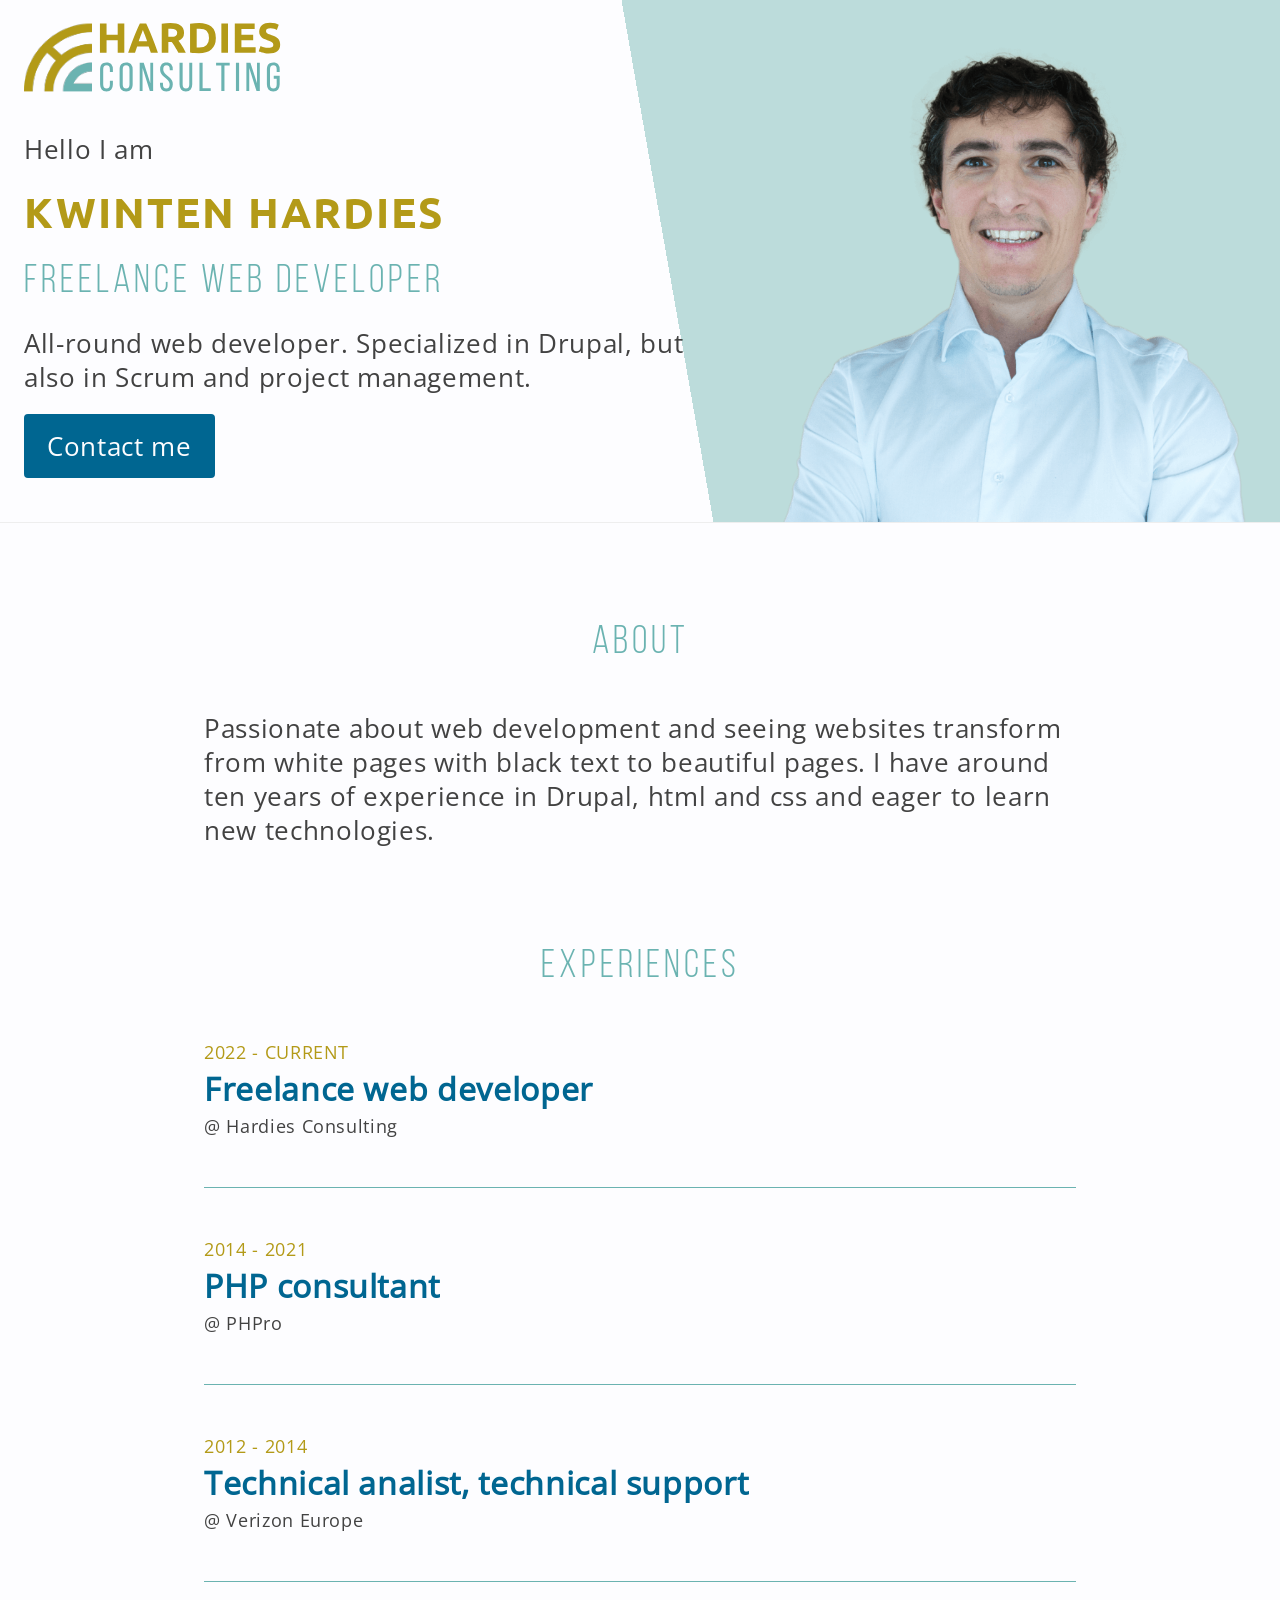
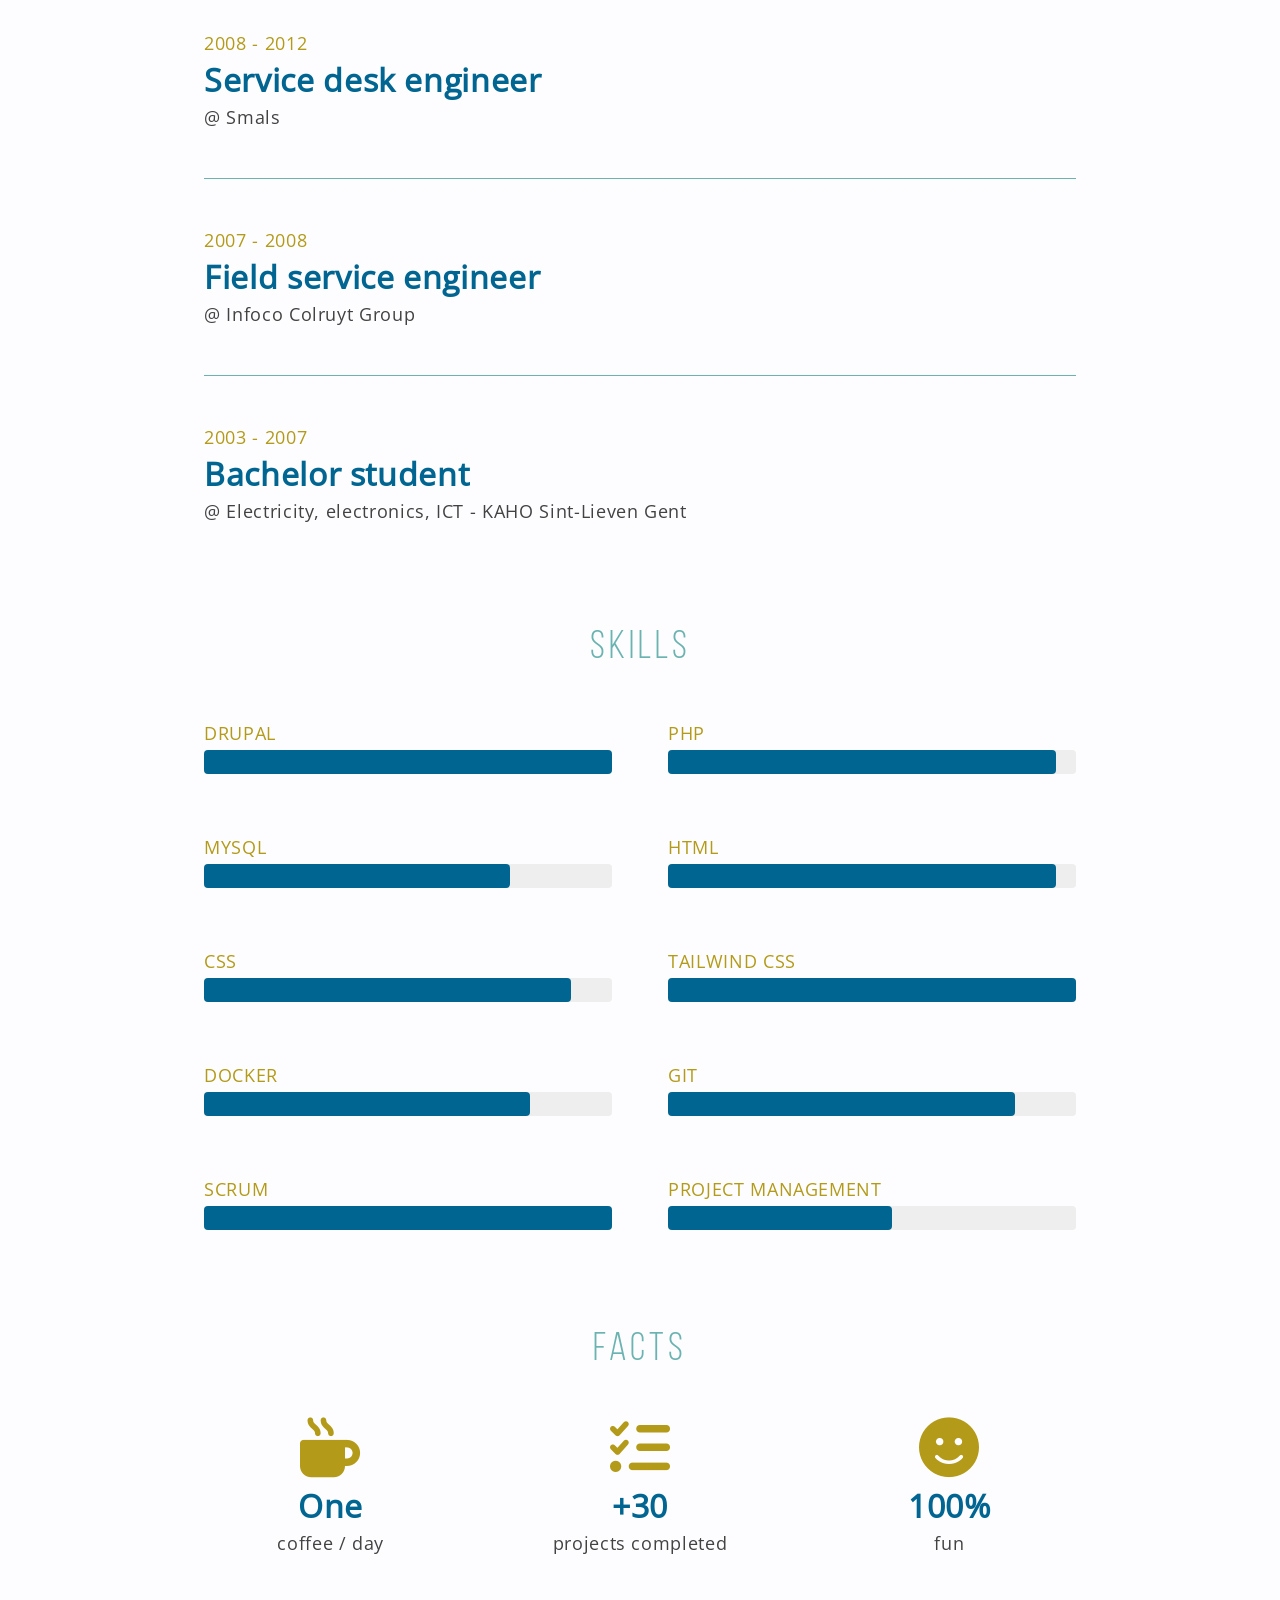
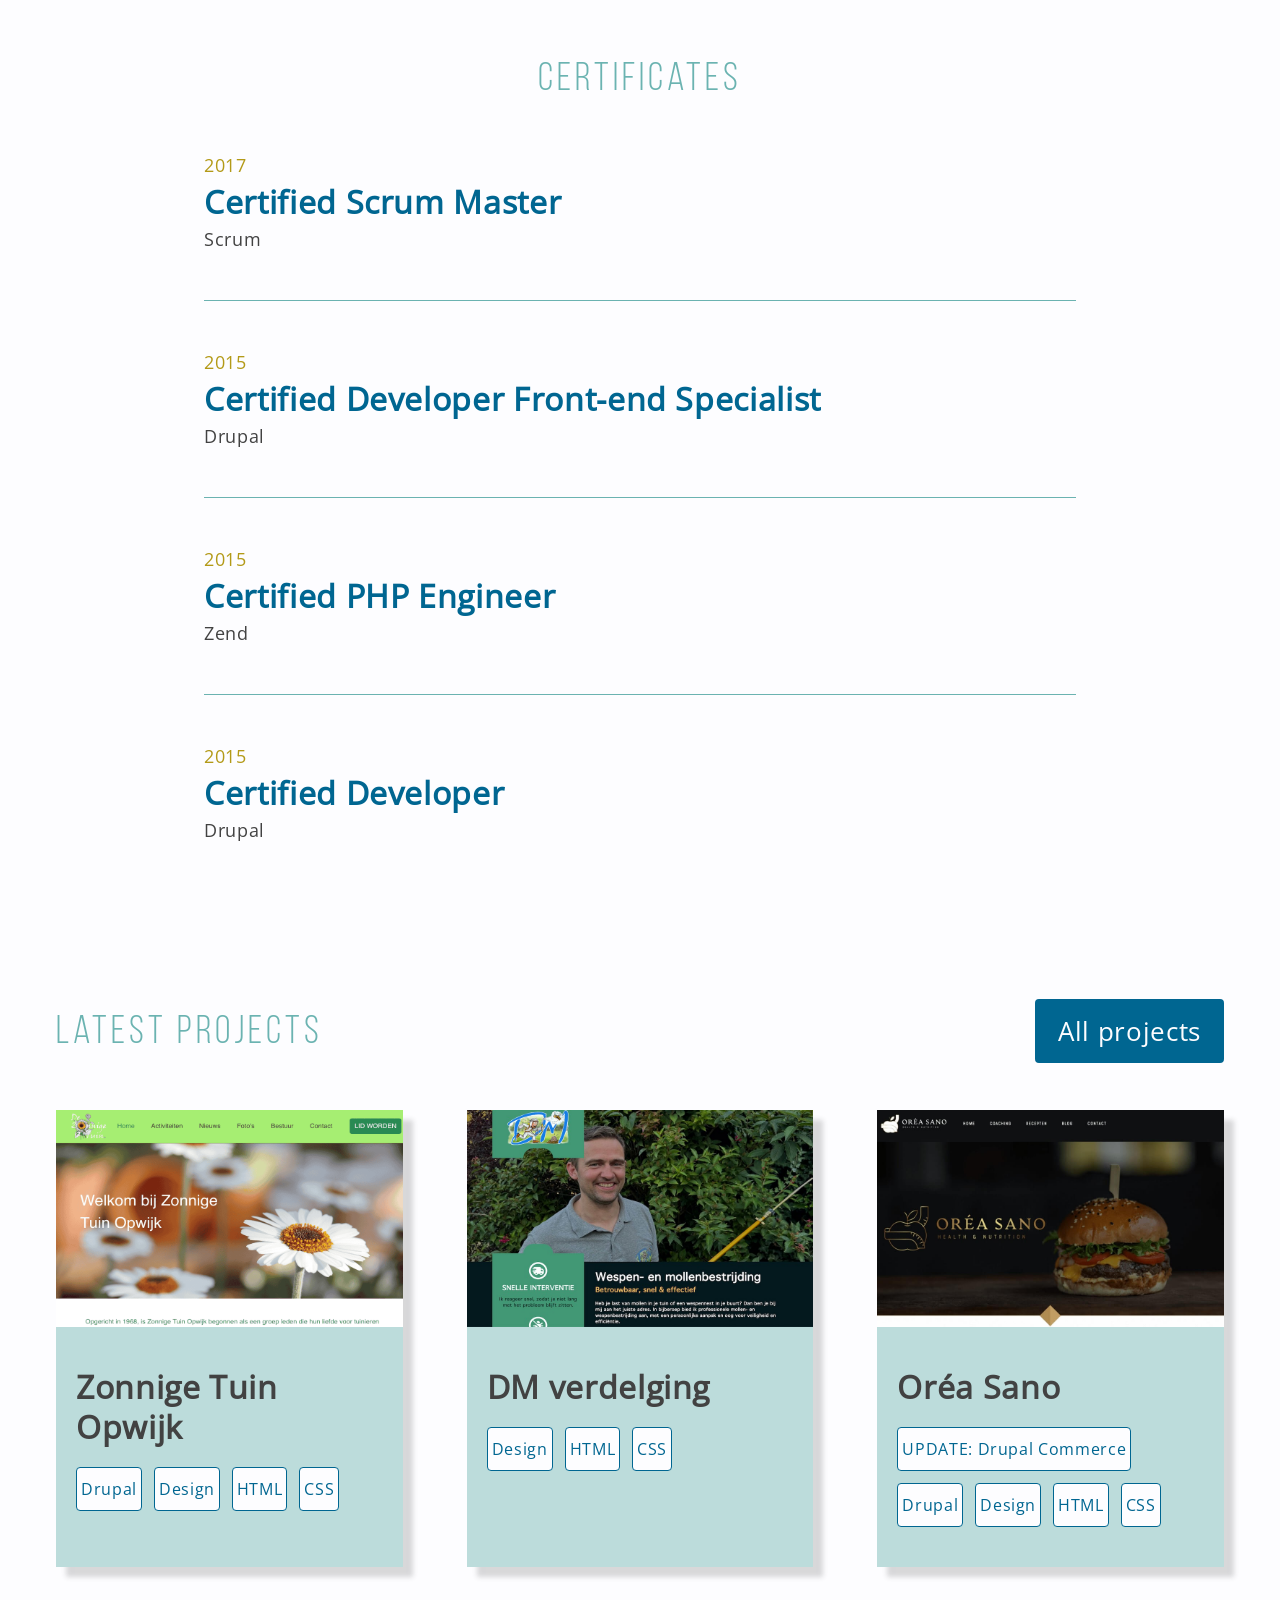
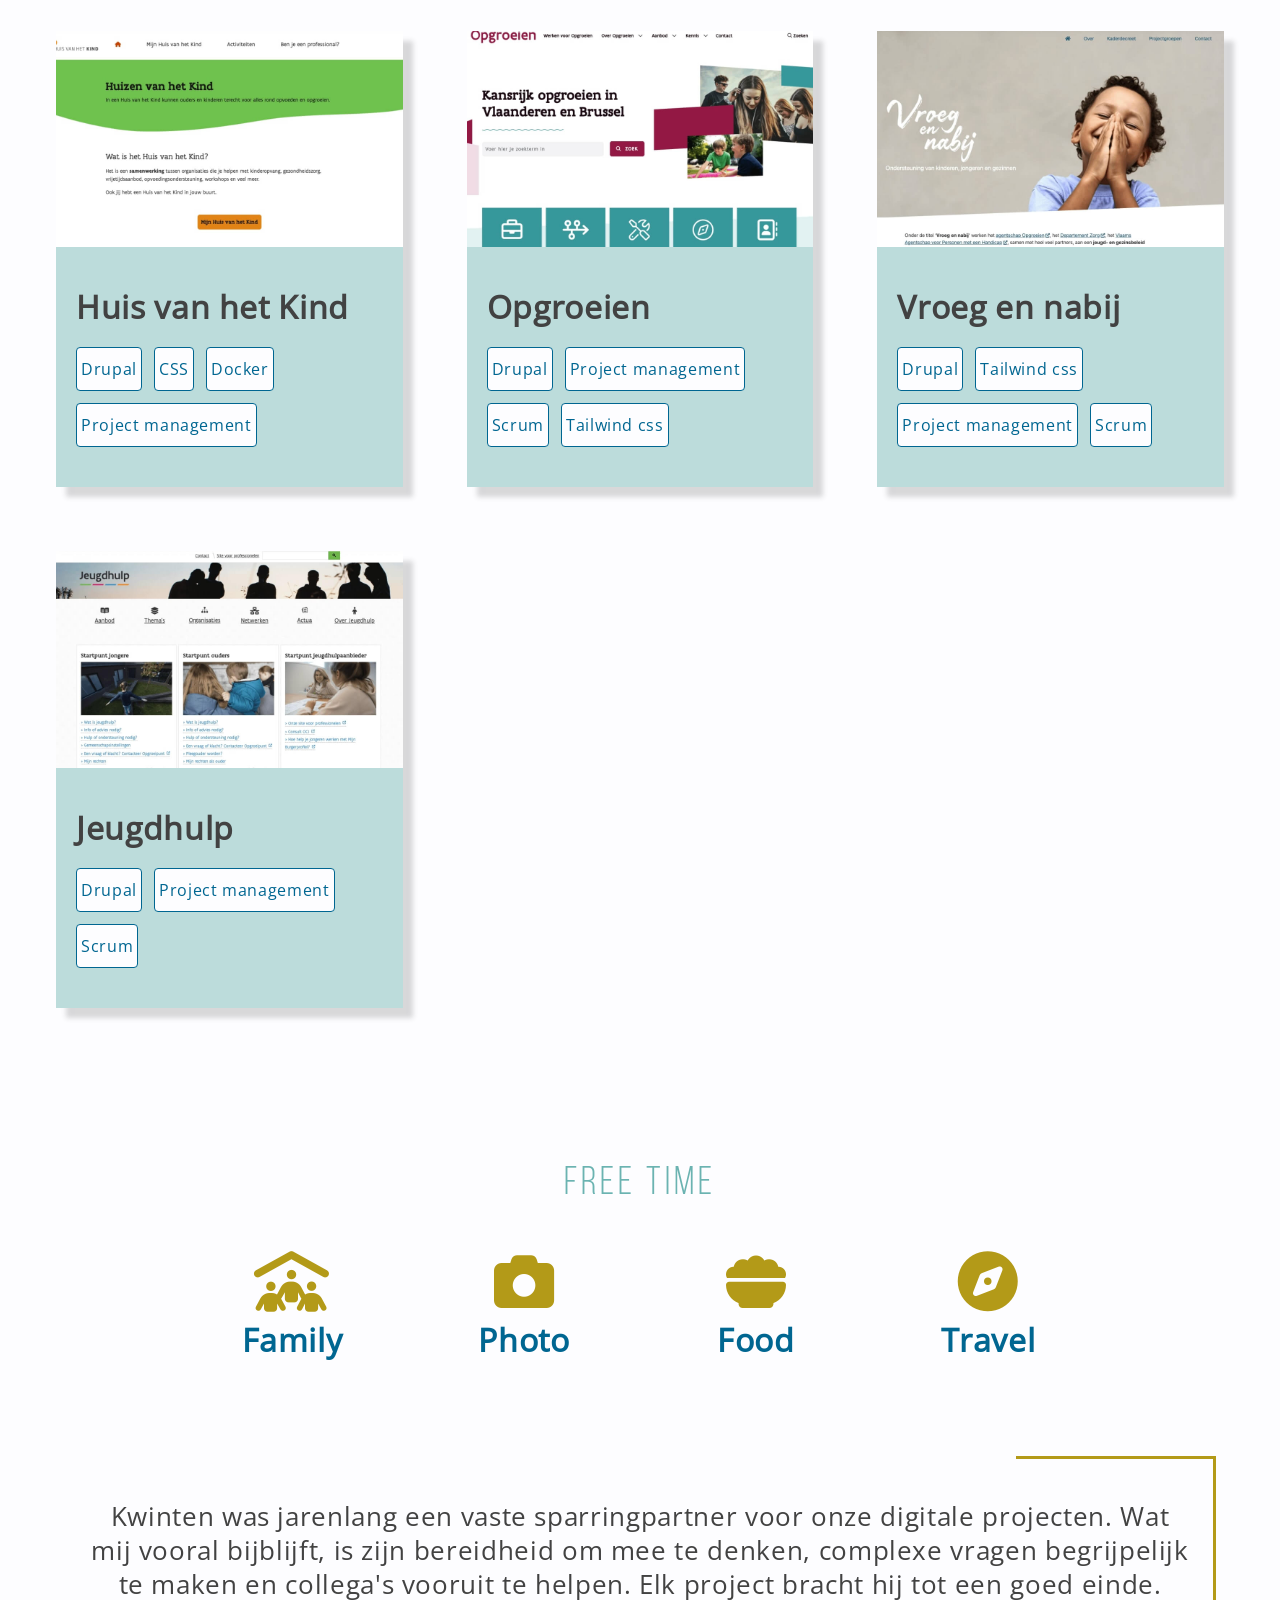
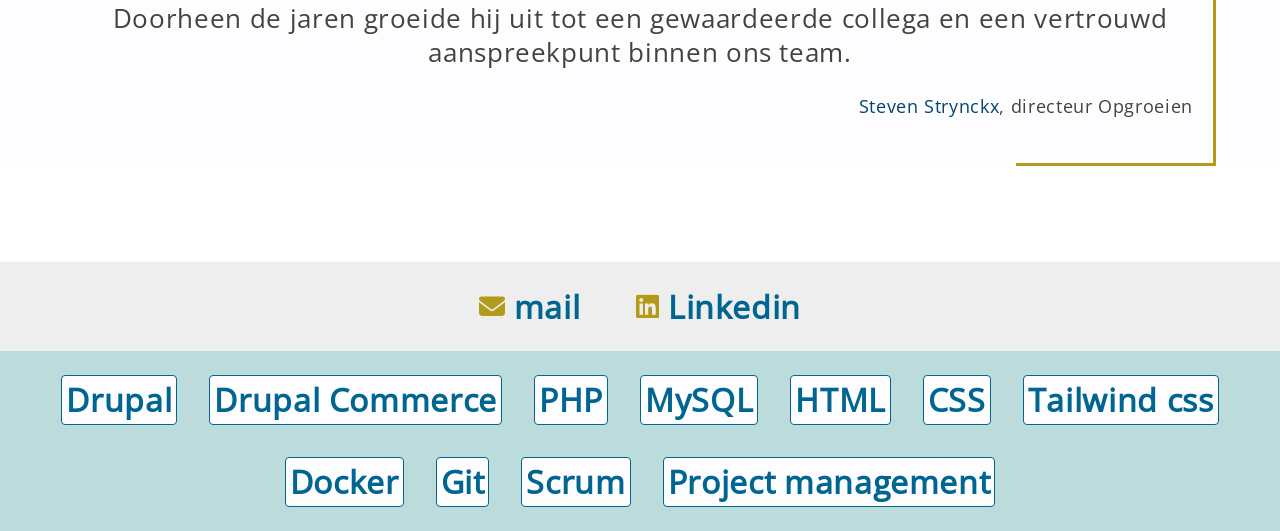
==== index.html @ 31aafc08 "adding testimonial" ====
<!doctype html>
<html lang="en" dir="ltr" prefix="og: https://ogp.me/ns#">
  <head>
    <meta charset="utf-8" />
    <meta name="description" content="All round freelance web developer with more than ten years of experiece. Experienced in Drupal, Scrum, TailwindCss,..." />
    <meta name="abstract" content="All round freelance web developer with more than ten years of experiece. Experienced in Drupal, Scrum, TailwindCss,..." />
    <meta name="keywords" content="Freelance, Hardies Consulting, Kwinten Hardies, Hardies, Kwinten, Web developer, Drupal, Scrum, TailwindCss, HTML, CSS" />
    <meta name="geo.region" content="BE" />
    <meta name="geo.placename" content="Opwijk" />
    <meta name="robots" content="index, follow" />
    <link rel="shortlink" href="https://hardiesconsulting.be/" />
    <link rel="canonical" href="https://hardiesconsulting.be/" />
    <meta property="og:site_name" content="Hardies Consulting" />
    <meta property="og:url" content="https://hardiesconsulting.be/index.html" />
    <meta property="og:title" content="Homepage" />
    <meta property="og:locality" content="Opwijk" />
    <meta property="og:region" content="Vlaams-Brabant" />
    <meta property="og:postal_code" content="1745" />
    <meta property="og:country_name" content="België" />
    <meta property="og:email" content="kwinten@hardiesconsulting.be" />
    <meta property="og:locale" content="nl_BE" />
    <meta name="MobileOptimized" content="width" />
    <meta name="HandheldFriendly" content="true" />
    <meta name="viewport" content="width=device-width, initial-scale=1.0" />
    <link rel="icon" href="images/favicon.ico" type="image/vnd.microsoft.icon" />
    <!-- <link href="css/site.css" rel="stylesheet" /> -->
    <link href="css/site_compressed.css" rel="stylesheet" />
    <link href="https://cdnjs.cloudflare.com/ajax/libs/font-awesome/6.2.1/css/all.min.css" rel="stylesheet" />
    <title>Hardies Consulting</title>
  </head>

  <body>
    <header class="absolute-header">
      <img src="images/logo.svg" alt="HardiesConsultingLogo" />
    </header>
    <main>
      <section class="hero">
        <div class="hero-wrapper">
          <div class="hero-content-left">
            <span> Hello I am </span>
            <h1>Kwinten Hardies</h1>
            <h2>Freelance web developer</h2>
            <p>All-round web developer. Specialized in Drupal, but also in Scrum and project management.</p>
            <a href="mailto:kwinten@hardiesconsulting.be" target="_blank" class="btn">Contact me</a>
          </div>
          <div class="hero-content-right">
            <img loading="lazy" src="images/kwintenhardies.png" title="Portretfoto van Kwinten Hardies" alt="Portretfoto van Kwinten Hardies" />
          </div>
        </div>
      </section>

      <section class="about">
        <h2>About</h2>
        <p>Passionate about web development and seeing websites transform from white pages with black text to beautiful pages. I have around ten years of experience in Drupal, html and css and eager to learn new technologies.</p>
      </section>

      <section class="experiences">
        <h2>Experiences</h2>
        <ul>
          <li>
            <div class="when">2022 - current</div>
            <h3>Freelance web developer</h3>
            <div class="where">@ Hardies Consulting</div>
          </li>
          <li>
            <div class="when">2014 - 2021</div>
            <h3>PHP consultant</h3>
            <div class="where">@ PHPro</div>
          </li>
          <li>
            <div class="when">2012 - 2014</div>
            <h3>Technical analist, technical support</h3>
            <div class="where">@ Verizon Europe</div>
          </li>
          <li>
            <div class="when">2008 - 2012</div>
            <h3>Service desk engineer</h3>
            <div class="where">@ Smals</div>
          </li>
          <li>
            <div class="when">2007 - 2008</div>
            <h3>Field service engineer</h3>
            <div class="where">@ Infoco Colruyt Group</div>
          </li>
          <li>
            <div class="when">2003 - 2007</div>
            <h3>Bachelor student</h3>
            <div class="where">@ Electricity, electronics, ICT - KAHO Sint-Lieven Gent</div>
          </li>
        </ul>
      </section>

      <section class="skills">
        <h2>Skills</h2>
        <ul class="grid">
          <li>
            <div class="when">Drupal</div>
            <div class="meter">
              <div class="meter-value" style="width: 100%"></div>
            </div>
          </li>
          <li>
            <div class="when">PHP</div>
            <div class="meter">
              <div class="meter-value" style="width: 95%"></div>
            </div>
          </li>
          <li>
            <div class="when">MySQL</div>
            <div class="meter">
              <div class="meter-value" style="width: 75%"></div>
            </div>
          </li>
          <li>
            <div class="when">HTML</div>
            <div class="meter">
              <div class="meter-value" style="width: 95%"></div>
            </div>
          </li>
          <li>
            <div class="when">CSS</div>
            <div class="meter">
              <div class="meter-value" style="width: 90%"></div>
            </div>
          </li>
          <li>
            <div class="when">Tailwind css</div>
            <div class="meter">
              <div class="meter-value" style="width: 100%"></div>
            </div>
          </li>
          <li>
            <div class="when">Docker</div>
            <div class="meter">
              <div class="meter-value" style="width: 80%"></div>
            </div>
          </li>
          <li>
            <div class="when">Git</div>
            <div class="meter">
              <div class="meter-value" style="width: 85%"></div>
            </div>
          </li>
          <li>
            <div class="when">Scrum</div>
            <div class="meter">
              <div class="meter-value" style="width: 100%"></div>
            </div>
          </li>
          <li>
            <div class="when">Project management</div>
            <div class="meter">
              <div class="meter-value" style="width: 55%"></div>
            </div>
          </li>
        </ul>
      </section>

      <section class="facts">
        <h2>Facts</h2>
        <ul class="grid start-with-two">
          <li>
            <i class="fa-solid fa-mug-hot"></i>
            <h3>One</h3>
            <div class="where">coffee / day</div>
          </li>
          <li>
            <i class="fa-solid fa-list-check"></i>
            <h3>+30</h3>
            <div class="where">projects completed</div>
          </li>
          <li>
            <i class="fa-solid fa-face-smile"></i>
            <h3>100%</h3>
            <div class="where">fun</div>
          </li>
        </ul>
      </section>

      <section class="certificates">
        <h2>Certificates</h2>
        <ul>
          <li>
            <div class="when">2017</div>
            <h3>Certified Scrum Master</h3>
            <div class="where">Scrum</div>
          </li>
          <li>
            <div class="when">2015</div>
            <h3>Certified Developer Front-end Specialist</h3>
            <div class="where">Drupal</div>
          </li>
          <li>
            <div class="when">2015</div>
            <h3>Certified PHP Engineer</h3>
            <div class="where">Zend</div>
          </li>
          <li>
            <div class="when">2015</div>
            <h3>Certified Developer</h3>
            <div class="where">Drupal</div>
          </li>
        </ul>
      </section>

      <section class="latest-projects">
        <div class="latest-projects-wrapper">
          <div class="title-link-wrapper">
            <h2>Latest projects</h2>
            <a href="projects" class="btn btn-for-more from-tablet">All projects</a>
          </div>
          <ul class="grid">
            <li class="card">
              <a href="https://www.zonnigetuinopwijk.be" target="_blank">
                <div class="img-wrapper">
                  <img loading="lazy" src="images/Zonnigetuinopwijk.png" alt="Een screenshot van de Zonnige Tuin Opwijk website." />
                </div>
                <div class="info">
                  <h3>Zonnige Tuin Opwijk</h3>
                  <ul class="technologies">
                    <li>Drupal</li>
                    <li>Design</li>
                    <li>HTML</li>
                    <li>CSS</li>
                  </ul>
                </div>
              </a>
            </li>
            <li class="card">
              <a href="https://www.dmverdelging.be" target="_blank">
                <div class="img-wrapper">
                  <img loading="lazy" src="images/dmverdelging.png" alt="Een screenshot van de Dm verdelging website." />
                </div>
                <div class="info">
                  <h3>DM verdelging</h3>
                  <ul class="technologies">
                    <li>Design</li>
                    <li>HTML</li>
                    <li>CSS</li>
                  </ul>
                </div>
              </a>
            </li>
            <li class="card">
              <a href="https://www.orea-sano.be" target="_blank">
                <div class="img-wrapper">
                  <img loading="lazy" src="images/oreasano.jpg" alt="Een screenshot van de Oréa Sano website." />
                </div>
                <div class="info">
                  <h3>Oréa Sano</h3>
                  <ul class="technologies">
                    <li>UPDATE: Drupal Commerce</li>
                    <li>Drupal</li>
                    <li>Design</li>
                    <li>HTML</li>
                    <li>CSS</li>
                  </ul>
                </div>
              </a>
            </li>
            <li class="card">
              <a href="https://www.huizenvanhetkind.be" target="_blank">
                <div class="img-wrapper">
                  <img loading="lazy" src="images/huizenvanhetkind.jpg" alt="Een screenshot van de mijn Huis van het Kind website." />
                </div>
                <div class="info">
                  <h3>Huis van het Kind</h3>
                  <ul class="technologies">
                    <li>Drupal</li>
                    <li>CSS</li>
                    <li>Docker</li>
                    <li>Project management</li>
                  </ul>
                </div>
              </a>
            </li>
            <li class="card">
              <a href="https://www.opgroeien.be" target="_blank">
                <div class="img-wrapper">
                  <img loading="lazy" src="images/opgroeien.jpg" alt="Een screenshot van de opgroeien website." />
                </div>
                <div class="info">
                  <h3>Opgroeien</h3>
                  <ul class="technologies">
                    <li>Drupal</li>
                    <li>Project management</li>
                    <li>Scrum</li>
                    <li>Tailwind css</li>
                  </ul>
                </div>
              </a>
            </li>
            <li class="card">
              <a href="https://www.vroegennabij.be" target="_blank">
                <div class="img-wrapper">
                  <img loading="lazy" src="images/vroegennabij.jpg" alt="Een screenshot van de vroeg en nabij website." />
                </div>
                <div class="info">
                  <h3>Vroeg en nabij</h3>
                  <ul class="technologies">
                    <li>Drupal</li>
                    <li>Tailwind css</li>
                    <li>Project management</li>
                    <li>Scrum</li>
                  </ul>
                </div>
              </a>
            </li>
            <li class="card">
              <a href="https://www.jeugdhulp.be" target="_blank">
                <div class="img-wrapper">
                  <img loading="lazy" src="images/jeugdhulp.jpg" alt="Een screenshot van de jeugdhulp website" />
                </div>
                <div class="info">
                  <h3>Jeugdhulp</h3>
                  <ul class="technologies">
                    <li>Drupal</li>
                    <li>Project management</li>
                    <li>Scrum</li>
                  </ul>
                </div>
              </a>
            </li>
          </ul>
        </div>
        <a href="projects" class="btn btn-for-more mobile-only">All projects</a>
      </section>

      <section class="hobbies">
        <h2>Free time</h2>
        <ul class="grid start-with-two jump-to-four">
          <li>
            <i class="fa-solid fa-people-roof"></i>
            <h3>Family</h3>
          </li>
          <li>
            <i class="fa-solid fa-camera"></i>
            <h3>Photo</h3>
          </li>
          <li>
            <i class="fa-solid fa-bowl-food"></i>
            <h3>Food</h3>
          </li>
          <li>
            <i class="fa-solid fa-compass"></i>
            <h3>Travel</h3>
          </li>
        </ul>
      </section>
      <section class="testiomonials">
        <div class="quote-box">
          <div class="quote">Kwinten was jarenlang een vaste sparringpartner voor onze digitale projecten. Wat mij vooral bijblijft, is zijn bereidheid om mee te denken, complexe vragen begrijpelijk te maken en collega's vooruit te helpen. Elk project bracht hij tot een goed einde. Doorheen de jaren groeide hij uit tot een gewaardeerde collega en een vertrouwd aanspreekpunt binnen ons team.</div>
          <div class="author"><span class="author-name">Steven Strynckx</span>, directeur Opgroeien</div>
        </div>
      </section>
    </main>
    <footer>
      <div class="contact">
        <ul>
          <li>
            <a href="mailto:kwinten@hardiesconsulting.be" target="_blank">
              <i class="fa-solid fa-envelope"></i>
              <h3>mail</h3>
            </a>
          </li>
          <li>
            <a href="https://www.linkedin.com/company/hardies-consulting" target="_blank">
              <i class="fa-brands fa-linkedin"></i>
              <h3>Linkedin</h3>
            </a>
          </li>
        </ul>
      </div>
      <div class="footer-skills">
        <ul class="technologies">
          <li>
            <h3>Drupal</h3>
          </li>
          <li>
            <h3>Drupal Commerce</h3>
          </li>
          <li>
            <h3>PHP</h3>
          </li>
          <li>
            <h3>MySQL</h3>
          </li>
          <li>
            <h3>HTML</h3>
          </li>
          <li>
            <h3>CSS</h3>
          </li>
          <li>
            <h3>Tailwind css</h3>
          </li>
          <li>
            <h3>Docker</h3>
          </li>
          <li>
            <h3>Git</h3>
          </li>
          <li>
            <h3>Scrum</h3>
          </li>
          <li>
            <h3>Project management</h3>
          </li>
        </ul>
      </div>
    </footer>
  </body>
</html>
---- css/site.css ----
:root {
  --color-black: rgba(66, 66, 66, 1);
  --color-text: rgba(0, 102, 145, 1);
  --color-text-darker: rgba(0, 68, 110, 1);
  --color-gold: rgba(179, 154, 24, 1);
  --color-blue: rgba(107, 179, 177, 1);
  --color-light-blue: rgba(188, 220, 219, 1);
  --color-light-grey: rgba(238, 238, 238, 1);
  --color-warm-white: rgba(253, 253, 255, 1);
  --rem-text-gap: 1.25rem;
  --rem-text-gap-tablet: 2.25rem;
  --rem-text-gap-desktop: 2.75rem;
  --rem-section-gap: 2.5rem;
  --rem-section-gap-tablet: 3.5rem;
  --rem-section-gap-desktop: 6rem;
  --rem-padding-left-right: 1.5rem;
  --rem-grid-gap: 2.5rem;
  --rem-grid-tablet: 3.5rem;
  --rem-grid-desktop: 4rem;
}

@font-face {
  font-family: "open-sans";
  src: url(../fonts/open-sans-v35-latin-regular.woff2);
  font-weight: normal;
}

@font-face {
  font-family: "ubuntu";
  src: url(../fonts/ubuntu-v20-latin-700.woff2);
  font-weight: 700;
}

@font-face {
  font-family: "bebas";
  src: url(../fonts/bebas-neue-v14-latin-light.woff2);
  font-weight: 700;
}

* {
  box-sizing: border-box;
}

body {
  background: none repeat scroll 0 0 transparent;
  border: medium none;
  border-spacing: 0;
  color: var(--color-black);
  font-family: "open-sans";
  font-size: 1.25rem;
  line-height: 1.75rem;
  letter-spacing: 0.025em;
  list-style: none outside none;
  margin: 0;
  padding: 0;
  scroll-behavior: smooth;
}

h1 {
  font-size: 2.25rem;
  line-height: 2.75rem;
  font-family: "ubuntu";
  font-weight: 700;
  color: var(--color-gold);
  letter-spacing: 2px;
  text-transform: uppercase;
  margin: 0;
  max-width: 920px;
}

h2 {
  font-size: 2rem;
  line-height: 2.5rem;
  font-family: "bebas";
  color: var(--color-blue);
  letter-spacing: 4px;
  margin: 0;
  font-weight: 700;
  text-align: center;
  max-width: 920px;
}

h3 {
  font-size: 1.75rem;
  line-height: 2rem;
  margin: 0;
  max-width: 920px;
  color: var(--color-text);
}

p {
  margin: 0;
}

a {
  text-decoration-skip-ink: auto;
  text-decoration: none;
}

img {
  max-width: 100%;
  height: auto;
  display: block;
}

ul {
  list-style: none;
  margin: 0;
  padding: 0;
}

header {
  border-bottom: 1px solid var(--color-light-grey);
  margin-bottom: var(--rem-section-gap);
}

header img {
  height: 115px;
  margin-left: 8px;
}

main {
  display: flex;
  flex-direction: column;
  gap: var(--rem-section-gap);
  background-color: var(--color-warm-white);
}

section {
  padding-left: var(--rem-padding-left-right);
  padding-right: var(--rem-padding-left-right);
  display: flex;
  flex-direction: column;
  gap: var(--rem-text-gap);
  max-width: 920px;
  width: 100%;
  margin-left: auto;
  margin-right: auto;
}

section ul {
  display: flex;
  flex-direction: column;
  gap: var(--rem-text-gap);
}

section ul.grid {
  display: grid;
  gap: var(--rem-grid-gap);
  grid-template-columns: repeat(1, minmax(0, 1fr));
  text-align: center;
}
section ul.grid.start-with-two {
  grid-template-columns: repeat(2, minmax(0, 1fr));
}

footer {
  margin-top: var(--rem-section-gap);
  background-color: var(--color-warm-white);
  border-top: 1px solid var(--color-light-grey);
}

footer ul {
  display: flex;
  justify-content: center;
  gap: var(--rem-text-gap);
  flex-wrap: wrap;
  align-items: center;
}

footer .contact ul {
  gap: var(--rem-section-gap);
}

footer .contact ul li i {
  color: var(--color-gold);
}

footer ul li {
  display: inline-block;
}

footer ul li a {
  display: flex;
  align-items: center;
  color: var(--color-text-darker);
  gap: 0.5rem;
}
footer ul li a:hover h3 {
  color: var(--color-text);
  text-decoration: underline;
}

footer .contact {
  background-color: var(--color-light-grey);
  padding: var(--rem-padding-left-right);
}

footer .footer-skills {
  padding: var(--rem-padding-left-right);
  background-color: var(--color-light-blue);
}

.hero-content-left {
  display: flex;
  flex-direction: column;
  gap: var(--rem-text-gap);
}

.hero-content-left h2 {
  text-align: left;
}

.hero-content-right img {
  max-height: 500px;
  margin-left: auto;
  margin-right: auto;
}

.btn {
  width: 100%;
  border-width: 1px;
  border: solid;
  padding-top: 0.75rem;
  padding-bottom: 0.75rem;
  padding-left: 1.25rem;
  padding-right: 1.25rem;
  border-radius: 0.25rem;
  display: block;
  text-align: center;
  background-color: rgb(0 102 145 / 1);
  border-color: rgb(0 102 145 / 1);
  color: rgb(253 253 255 / 1);
}

.btn:hover {
  background-color: rgb(0 68 110 / 1);
  border-color: rgb(0 68 110 / 1);
}

.btn-for-more.mobile-only {
  margin-top: 1rem;
}

.btn-for-more.from-tablet {
  display: none;
}

.when {
  color: var(--color-gold);
  text-transform: uppercase;
  font-size: 18px;
  text-align: left;
}

.where {
  font-size: 18px;
}

.projects-when {
  font-size: 14px;
  margin-left: 1rem;
  color: var(--color-black);
}

.meter,
.meter-value {
  height: 1.5rem;
  border-radius: 0.25rem;
  background-color: var(--color-light-grey);
}

.meter-value {
  background-color: var(--color-text);
}

.experience-skills {
  font-size: 18px;
  gap: 0;
  padding-left: 2rem;
}

.experience-skills li {
  display: flex;
  flex-direction: row;
  align-items: center;
  gap: 1rem;
  margin-bottom: 0.3rem;
}

.experience-skills li i {
  color: var(--color-blue);
}

.grid i {
  color: var(--color-gold);
  font-size: 60px;
  margin-bottom: 8px;
}

.latest-projects {
  padding-top: var(--rem-section-gap);
  padding-bottom: var(--rem-section-gap);
  max-width: 100%;
}

.latest-projects-wrapper {
  display: flex;
  flex-direction: column;
  gap: var(--rem-text-gap);
  max-width: 1400px;
  margin-left: auto;
  margin-right: auto;
}

.latest-projects-wrapper h2 {
  margin-left: auto;
  margin-right: auto;
}

.card {
  background-color: var(--color-light-blue);
  box-shadow: 10px 10px 5px 0px rgba(66, 66, 66, 0.2);
}

.card .info {
  padding-left: var(--rem-text-gap);
  padding-right: var(--rem-text-gap);
  padding-bottom: var(--rem-section-gap);
  padding-top: var(--rem-section-gap);
  display: flex;
  flex-direction: column;
  gap: var(--rem-text-gap);
}

.card .info h3 {
  text-align: left;
  color: var(--color-black);
}

.card a:hover .info h3 {
  text-decoration: underline;
}

.technologies {
  flex-direction: row;
  flex-wrap: wrap;
  font-size: 1rem;
  gap: 0.75rem;
}

.technologies li {
  color: var(--color-text);
  border: 1px solid var(--color-text);
  border-radius: 0.25rem;
  padding: 0.25rem;
  background-color: var(--color-warm-white);
}

.experiences ul li:not(:last-child),
.certificates ul li:not(:last-child) {
  border-bottom: 1px solid var(--color-blue);
  padding: 0 0 var(--rem-text-gap) 0;
}

@media (min-width: 768px) {
  body {
    font-size: 1.5rem;
    line-height: 2rem;
  }
  h1 {
    font-size: 2.375rem;
    line-height: 3rem;
  }

  h2 {
    font-size: 2.125rem;
    line-height: 2.625rem;
  }

  h3 {
    font-size: 1.875rem;
    line-height: 2.125rem;
  }

  header.absolute-header {
    position: absolute;
    border-bottom: none;
    margin-bottom: 0;
  }

  main {
    gap: var(--rem-section-gap-tablet);
  }

  section {
    gap: var(--rem-text-gap-tablet);
  }

  section ul {
    gap: var(--rem-text-gap-tablet);
  }

  section ul.grid {
    grid-template-columns: repeat(2, minmax(0, 1fr));
    gap: var(--rem-grid-tablet);
  }

  section ul.grid.start-with-two {
    grid-template-columns: repeat(3, minmax(0, 1fr));
  }
  section ul.grid.start-with-two.jump-to-four {
    grid-template-columns: repeat(4, minmax(0, 1fr));
  }

  footer {
    margin-top: var(--rem-section-gap-tablet);
  }

  footer .contact ul {
    gap: var(--rem-section-gap-tablet);
  }

  footer .footer-skills .technologies {
    gap: 2rem;
    max-width: 1400px;
    margin-left: auto;
    margin-right: auto;
  }

  .hero {
    background: linear-gradient(80deg, rgba(253, 253, 255, 1) 0%, rgba(253, 253, 255, 1) 52%, rgba(188, 220, 219, 1) 52%, rgba(188, 220, 219, 1) 100%);
    margin-left: 0;
    margin-right: 0;
    max-width: 100%;
    border-bottom: 1px solid var(--color-light-grey);
    flex-direction: row;
  }

  .hero-wrapper {
    max-width: 1400px;
    display: flex;
    margin-left: auto;
    margin-right: auto;
  }

  .hero-content-left {
    padding-top: 132px;
    max-width: 56%;
    padding-bottom: var(--rem-text-gap-tablet);
  }

  .hero-content-right {
    align-self: flex-end;
    margin-left: auto;
  }

  .btn {
    width: -moz-fit-content;
    width: fit-content;
  }

  .btn-for-more.mobile-only {
    display: none;
  }

  .btn-for-more.from-tablet {
    display: block;
    margin-bottom: 3px;
  }

  .experiences ul li:not(:last-child),
  .certificates ul li:not(:last-child) {
    padding: 0 0 var(--rem-text-gap-tablet) 0;
  }

  .latest-projects-wrapper {
    gap: var(--rem-text-gap-tablet);
  }

  .latest-projects-wrapper .title-link-wrapper {
    display: flex;
    align-items: center;
  }

  .latest-projects-wrapper .title-link-wrapper h2 {
    margin-left: 0;
  }

  .card .img-wrapper {
    overflow: hidden;
  }

  .card .img-wrapper img {
    transition: transform 0.3s ease-in-out;
    vertical-align: middle;
  }
  .card a:hover .img-wrapper img {
    transform: scale(1.1);
  }
}
.testiomonials {
  max-width: 1200px;
}
.quote-box {
  --b: 3px;
  --w: 200px;

  border: var(--b) solid #0000;
  --_g: #0000 90deg, var(--color-gold) 0;
  --_p: var(--w) var(--w) border-box no-repeat;
  background:
    conic-gradient(from 180deg at top var(--b) right var(--b), var(--_g)) 100% 0 / var(--_p),
    conic-gradient(from -90deg at bottom var(--b) right var(--b), var(--_g)) 100% 100% / var(--_p);

  padding-left: var(--rem-text-gap);
  padding-right: var(--rem-text-gap);
  padding-bottom: var(--rem-section-gap);
  padding-top: var(--rem-section-gap);
  display: flex;
  flex-direction: column;
  justify-content: center;
  align-items: center;
  text-align: center;
}

.quote-box .author {
  text-align: right;
  font-size: 18px;
  align-self: flex-end;
  margin-top: var(--rem-text-gap);
}
.quote-box .author .author-name {
  color: var(--color-text-darker);
}

@media (min-width: 1024px) {
  body {
    font-size: 1.625rem;
    line-height: 2.125rem;
  }
  h1 {
    font-size: 2.625rem;
    line-height: 3.25rem;
  }

  h2 {
    font-size: 2.5rem;
    line-height: 3rem;
  }

  h3 {
    font-size: 2rem;
    line-height: 2.5rem;
  }

  main {
    gap: var(--rem-section-gap-desktop);
  }

  section {
    gap: var(--rem-text-gap-desktop);
  }

  section ul {
    gap: var(--rem-text-gap-desktop);
  }

  footer {
    margin-top: var(--rem-section-gap-desktop);
  }

  footer ul {
    gap: var(--rem-text-gap-desktop);
  }

  .hero-content-left {
    padding-bottom: var(--rem-text-gap-desktop);
  }

  .experiences ul li:not(:last-child),
  .certificates ul li:not(:last-child) {
    padding: 0 0 var(--rem-text-gap-desktop) 0;
  }

  .latest-projects {
    padding: var(--rem-section-gap-tablet);
    padding-bottom: var(--rem-section-gap-tablet);
  }
  .latest-projects-wrapper {
    gap: var(--rem-text-gap-desktop);
  }
}

@media (min-width: 1200px) {
  .latest-projects-wrapper .grid {
    grid-template-columns: repeat(3, minmax(0, 1fr));
    gap: var(--rem-grid-desktop);
  }
}
---- css/site_compressed.css ----
:root{--color-black:#424242ff;--color-text:#006691ff;--color-text-darker:#00446eff;--color-gold:#b39a18ff;--color-blue:#6bb3b1ff;--color-light-blue:#bcdcdbff;--color-light-grey:#eeef;--color-warm-white:#fdfdffff;--rem-text-gap:1.25rem;--rem-text-gap-tablet:2.25rem;--rem-text-gap-desktop:2.75rem;--rem-section-gap:2.5rem;--rem-section-gap-tablet:3.5rem;--rem-section-gap-desktop:6rem;--rem-padding-left-right:1.5rem;--rem-grid-gap:2.5rem;--rem-grid-tablet:3.5rem;--rem-grid-desktop:4rem}@font-face{font-family:"open-sans";src:url(../fonts/open-sans-v35-latin-regular.woff2);font-weight:400}@font-face{font-family:"ubuntu";src:url(../fonts/ubuntu-v20-latin-700.woff2);font-weight:700}@font-face{font-family:"bebas";src:url(../fonts/bebas-neue-v14-latin-light.woff2);font-weight:700}*{box-sizing:border-box}body{background:none repeat scroll 0 0 transparent;border:medium none;border-spacing:0;color:var(--color-black);font-family:"open-sans";font-size:1.25rem;line-height:1.75rem;letter-spacing:.025em;list-style:none outside none;margin:0;padding:0;scroll-behavior:smooth}h1{font-size:2.25rem;line-height:2.75rem;font-family:"ubuntu";font-weight:700;color:var(--color-gold);letter-spacing:2px;text-transform:uppercase;margin:0;max-width:920px}h2{font-size:2rem;line-height:2.5rem;font-family:"bebas";color:var(--color-blue);letter-spacing:4px;margin:0;font-weight:700;text-align:center;max-width:920px}h3{font-size:1.75rem;line-height:2rem;margin:0;max-width:920px;color:var(--color-text)}p{margin:0}a{text-decoration-skip-ink:auto;text-decoration:none}img{max-width:100%;height:auto;display:block}ul{list-style:none;margin:0;padding:0}header{border-bottom:1px solid var(--color-light-grey);margin-bottom:var(--rem-section-gap)}header img{height:115px;margin-left:8px}main{display:flex;flex-direction:column;gap:var(--rem-section-gap);background-color:var(--color-warm-white)}section{padding-left:var(--rem-padding-left-right);padding-right:var(--rem-padding-left-right);display:flex;flex-direction:column;gap:var(--rem-text-gap);max-width:920px;width:100%;margin-left:auto;margin-right:auto}section ul{display:flex;flex-direction:column;gap:var(--rem-text-gap)}section ul.grid{display:grid;gap:var(--rem-grid-gap);grid-template-columns:repeat(1,minmax(0,1fr));text-align:center}section ul.grid.start-with-two{grid-template-columns:repeat(2,minmax(0,1fr))}footer{margin-top:var(--rem-section-gap);background-color:var(--color-warm-white);border-top:1px solid var(--color-light-grey)}footer ul{display:flex;justify-content:center;gap:var(--rem-text-gap);flex-wrap:wrap;align-items:center}footer .contact ul{gap:var(--rem-section-gap)}footer .contact ul li i{color:var(--color-gold)}footer ul li{display:inline-block}footer ul li a{display:flex;align-items:center;color:var(--color-text-darker);gap:.5rem}footer ul li a:hover h3{color:var(--color-text);text-decoration:underline}footer .contact{background-color:var(--color-light-grey);padding:var(--rem-padding-left-right)}footer .footer-skills{padding:var(--rem-padding-left-right);background-color:var(--color-light-blue)}.hero-content-left{display:flex;flex-direction:column;gap:var(--rem-text-gap)}.hero-content-left h2{text-align:left}.hero-content-right img{max-height:500px;margin-left:auto;margin-right:auto}.btn{width:100%;border-width:1px;border:solid;border-radius:.25rem;display:block;text-align:center;background-color:#006691ff;border-color:#006691ff;color:#fdfdffff;padding:.75rem 1.25rem}.btn:hover{background-color:#00446eff;border-color:#00446eff}.btn-for-more.mobile-only{margin-top:1rem}.btn-for-more.from-tablet{display:none}.when{color:var(--color-gold);text-transform:uppercase;font-size:18px;text-align:left}.where{font-size:18px}.projects-when{font-size:14px;margin-left:1rem;color:var(--color-black)}.meter,.meter-value{height:1.5rem;border-radius:.25rem;background-color:var(--color-light-grey)}.meter-value{background-color:var(--color-text)}.experience-skills{font-size:18px;gap:0;padding-left:2rem}.experience-skills li{display:flex;flex-direction:row;align-items:center;gap:1rem;margin-bottom:.3rem}.experience-skills li i{color:var(--color-blue)}.grid i{color:var(--color-gold);font-size:60px;margin-bottom:8px}.latest-projects{padding-top:var(--rem-section-gap);padding-bottom:var(--rem-section-gap);max-width:100%}.latest-projects-wrapper{display:flex;flex-direction:column;gap:var(--rem-text-gap);max-width:1400px;margin-left:auto;margin-right:auto}.latest-projects-wrapper h2{margin-left:auto;margin-right:auto}.card{background-color:var(--color-light-blue);box-shadow:10px 10px 5px 0 #42424233}.card .info{display:flex;flex-direction:column;gap:var(--rem-text-gap);padding:var(--rem-section-gap) var(--rem-text-gap)}.card .info h3{text-align:left;color:var(--color-black)}.card a:hover .info h3{text-decoration:underline}.technologies{flex-direction:row;flex-wrap:wrap;font-size:1rem;gap:.75rem}.technologies li{color:var(--color-text);border:1px solid var(--color-text);border-radius:.25rem;padding:.25rem;background-color:var(--color-warm-white)}.experiences ul li:not(:last-child),.certificates ul li:not(:last-child){border-bottom:1px solid var(--color-blue);padding:0 0 var(--rem-text-gap)}@media (min-width: 768px){body{font-size:1.5rem;line-height:2rem}h1{font-size:2.375rem;line-height:3rem}h2{font-size:2.125rem;line-height:2.625rem}h3{font-size:1.875rem;line-height:2.125rem}header.absolute-header{position:absolute;border-bottom:none;margin-bottom:0}main{gap:var(--rem-section-gap-tablet)}section{gap:var(--rem-text-gap-tablet)}section ul{gap:var(--rem-text-gap-tablet)}section ul.grid{grid-template-columns:repeat(2,minmax(0,1fr));gap:var(--rem-grid-tablet)}section ul.grid.start-with-two{grid-template-columns:repeat(3,minmax(0,1fr))}section ul.grid.start-with-two.jump-to-four{grid-template-columns:repeat(4,minmax(0,1fr))}footer{margin-top:var(--rem-section-gap-tablet)}footer .contact ul{gap:var(--rem-section-gap-tablet)}footer .footer-skills .technologies{gap:2rem;max-width:1400px;margin-left:auto;margin-right:auto}.hero{background:linear-gradient(80deg,#fdfdffff 0%,#fdfdffff 52%,#bcdcdbff 52%,#bcdcdbff 100%);margin-left:0;margin-right:0;max-width:100%;border-bottom:1px solid var(--color-light-grey);flex-direction:row}.hero-wrapper{max-width:1400px;display:flex;margin-left:auto;margin-right:auto}.hero-content-left{padding-top:132px;max-width:56%;padding-bottom:var(--rem-text-gap-tablet)}.hero-content-right{align-self:flex-end;margin-left:auto}.btn{width:-moz-fit-content;width:fit-content}.btn-for-more.mobile-only{display:none}.btn-for-more.from-tablet{display:block;margin-bottom:3px}.experiences ul li:not(:last-child),.certificates ul li:not(:last-child){padding:0 0 var(--rem-text-gap-tablet)}.latest-projects-wrapper{gap:var(--rem-text-gap-tablet)}.latest-projects-wrapper .title-link-wrapper{display:flex;align-items:center}.latest-projects-wrapper .title-link-wrapper h2{margin-left:0}.card .img-wrapper{overflow:hidden}.card .img-wrapper img{transition:transform .3s ease-in-out;vertical-align:middle}.card a:hover .img-wrapper img{transform:scale(1.1)}}.testiomonials{max-width:1200px}.quote-box{--b:3px;--w:200px;border:var(--b) solid #0000;--_g:#0000 90deg,var(--color-gold) 0;--_p:var(--w) var(--w) border-box no-repeat;background:conic-gradient(from 180deg at top var(--b) right var(--b),var(--_g)) 100% 0 / var(--_p),conic-gradient(from -90deg at bottom var(--b) right var(--b),var(--_g)) 100% 100% / var(--_p);display:flex;flex-direction:column;justify-content:center;align-items:center;text-align:center;padding:var(--rem-section-gap) var(--rem-text-gap)}.quote-box .author{text-align:right;font-size:18px;align-self:flex-end;margin-top:var(--rem-text-gap)}.quote-box .author .author-name{color:var(--color-text-darker)}@media (min-width: 1024px){body{font-size:1.625rem;line-height:2.125rem}h1{font-size:2.625rem;line-height:3.25rem}h2{font-size:2.5rem;line-height:3rem}h3{font-size:2rem;line-height:2.5rem}main{gap:var(--rem-section-gap-desktop)}section{gap:var(--rem-text-gap-desktop)}section ul{gap:var(--rem-text-gap-desktop)}footer{margin-top:var(--rem-section-gap-desktop)}footer ul{gap:var(--rem-text-gap-desktop)}.hero-content-left{padding-bottom:var(--rem-text-gap-desktop)}.experiences ul li:not(:last-child),.certificates ul li:not(:last-child){padding:0 0 var(--rem-text-gap-desktop)}.latest-projects{padding:var(--rem-section-gap-tablet);padding-bottom:var(--rem-section-gap-tablet)}.latest-projects-wrapper{gap:var(--rem-text-gap-desktop)}}@media (min-width: 1200px){.latest-projects-wrapper .grid{grid-template-columns:repeat(3,minmax(0,1fr));gap:var(--rem-grid-desktop)}}
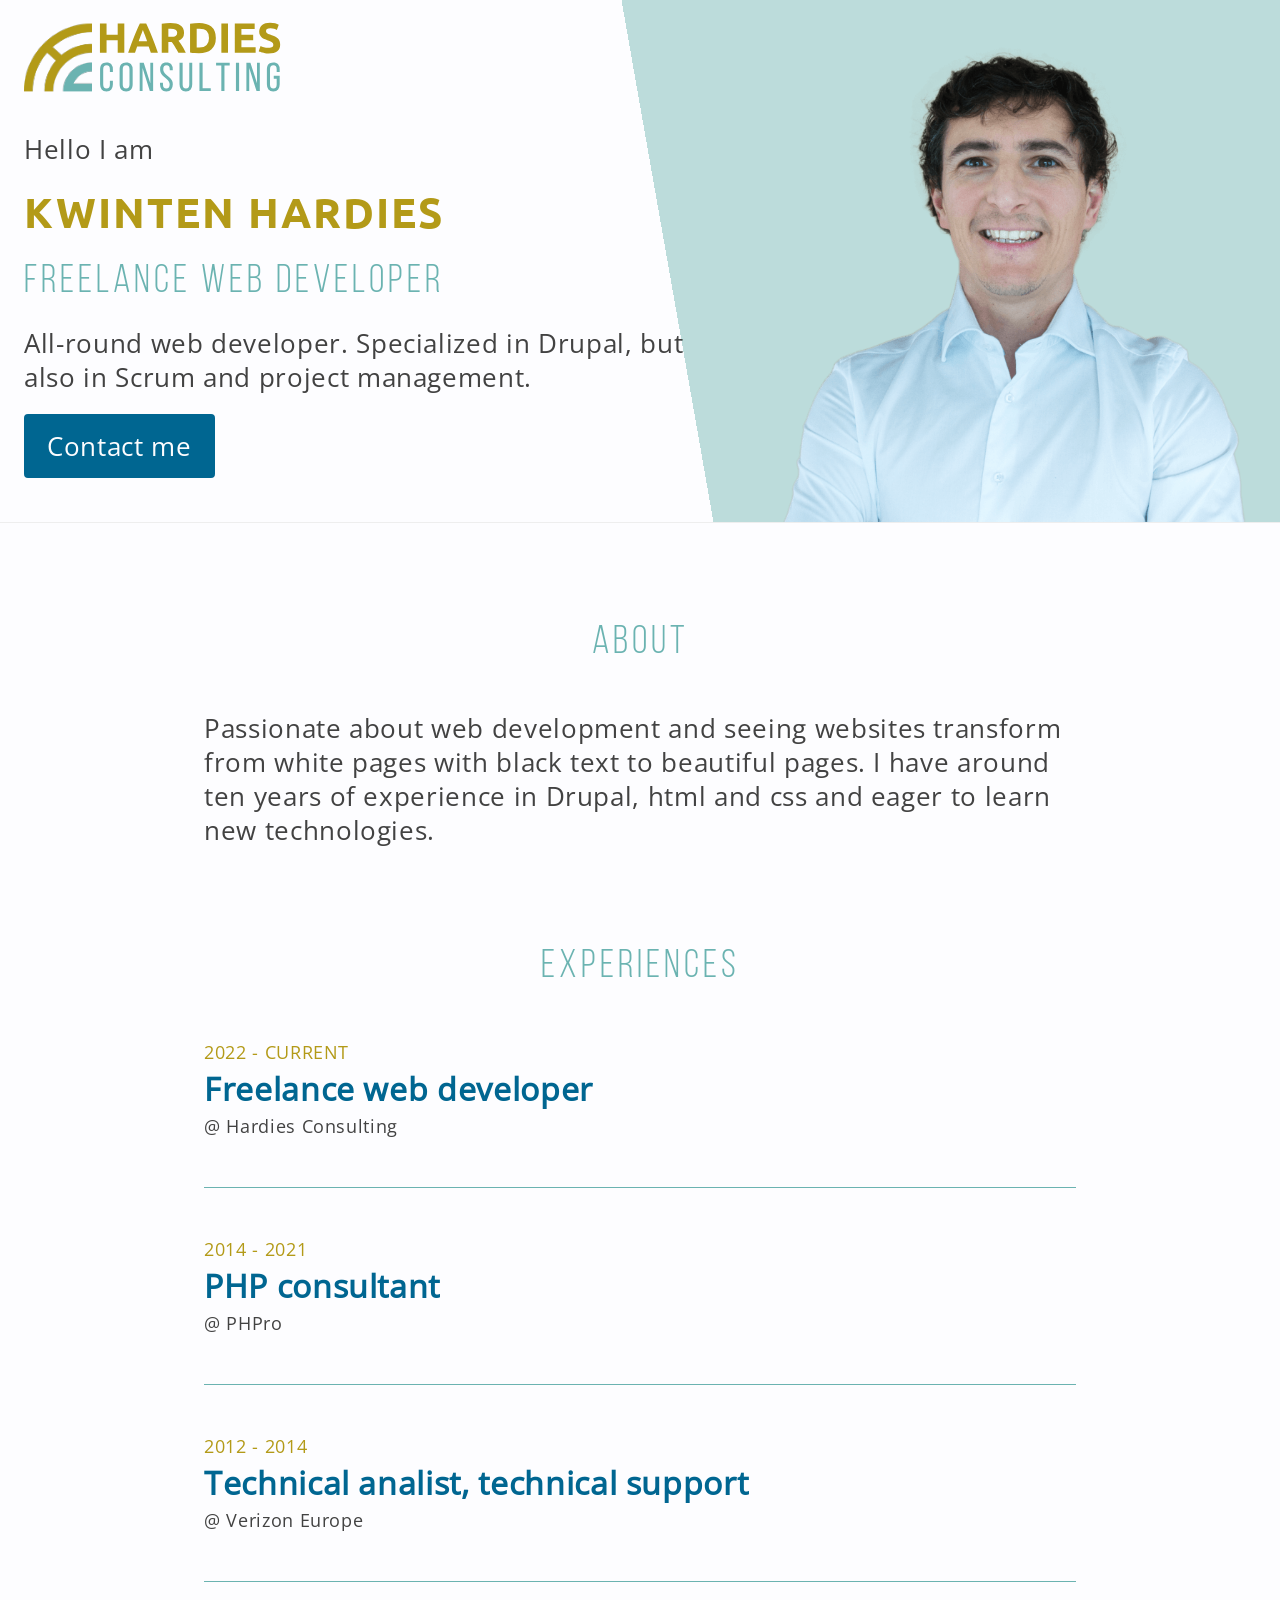
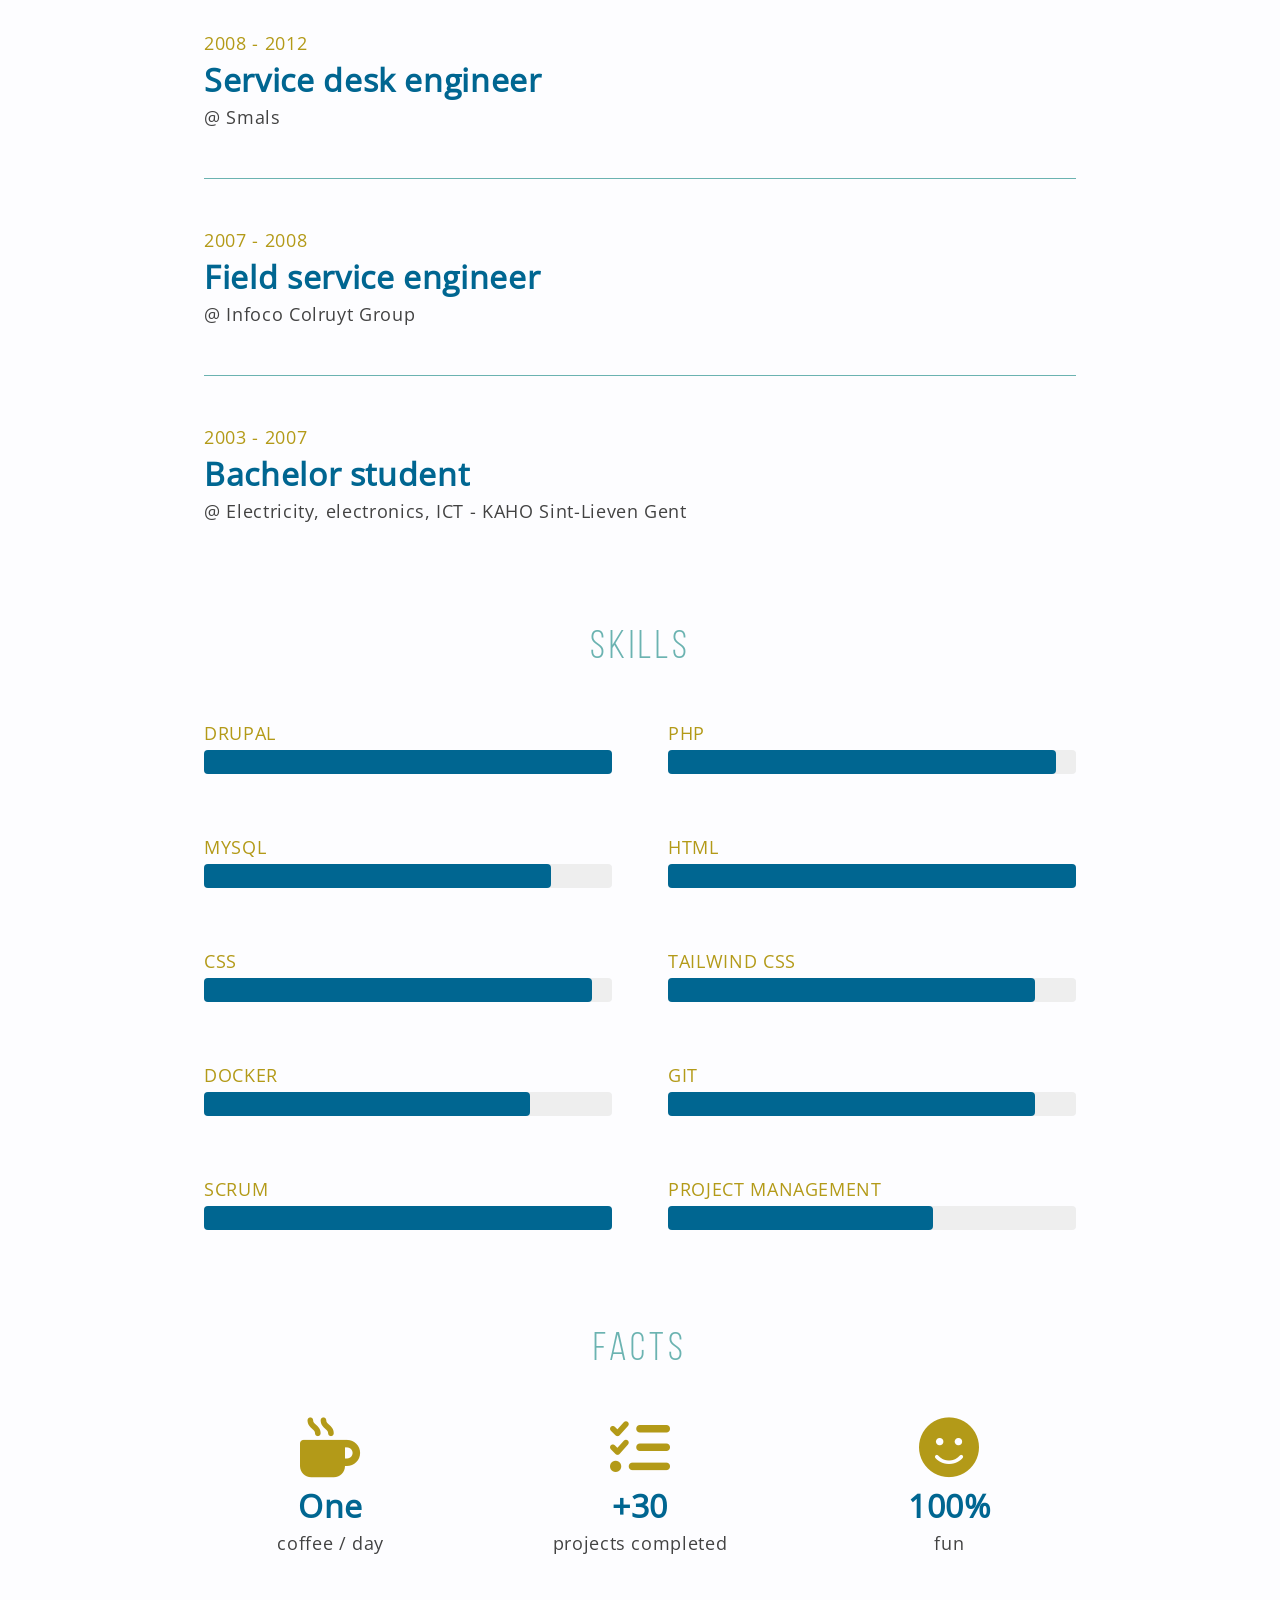
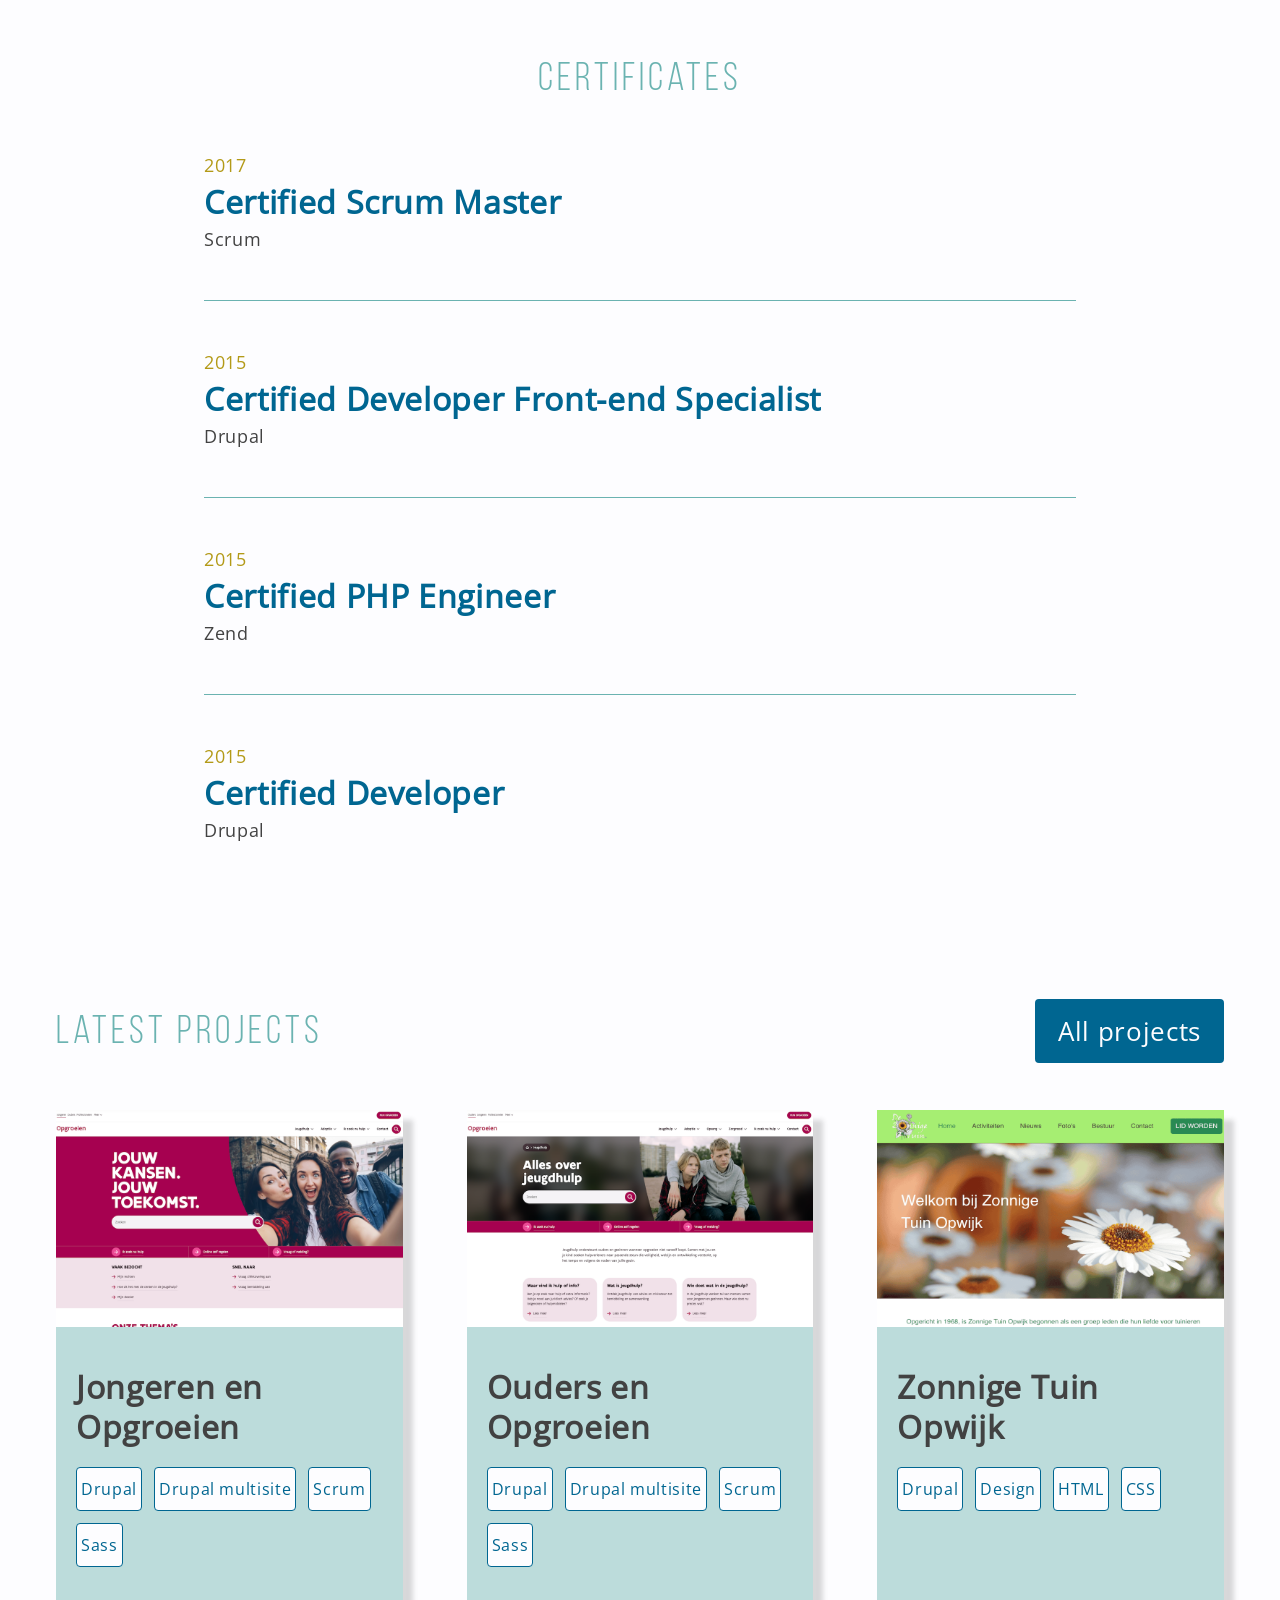
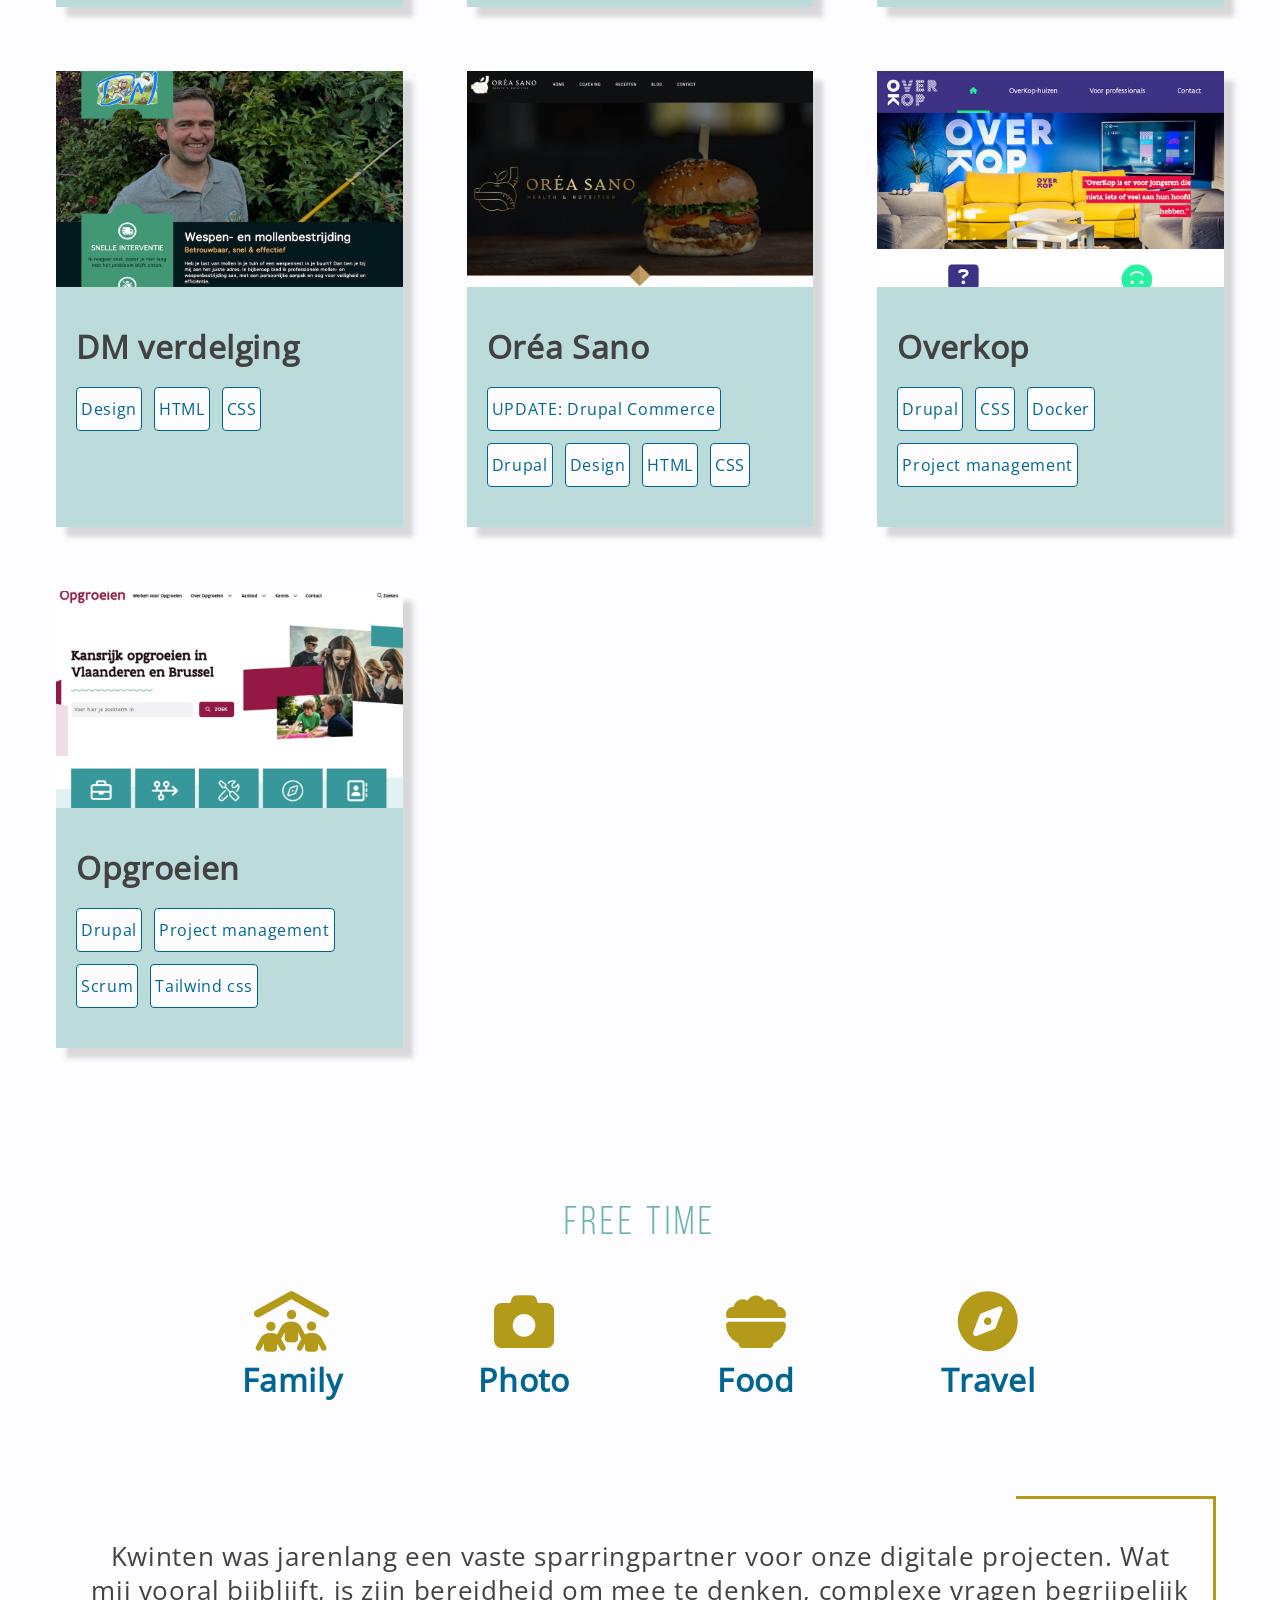
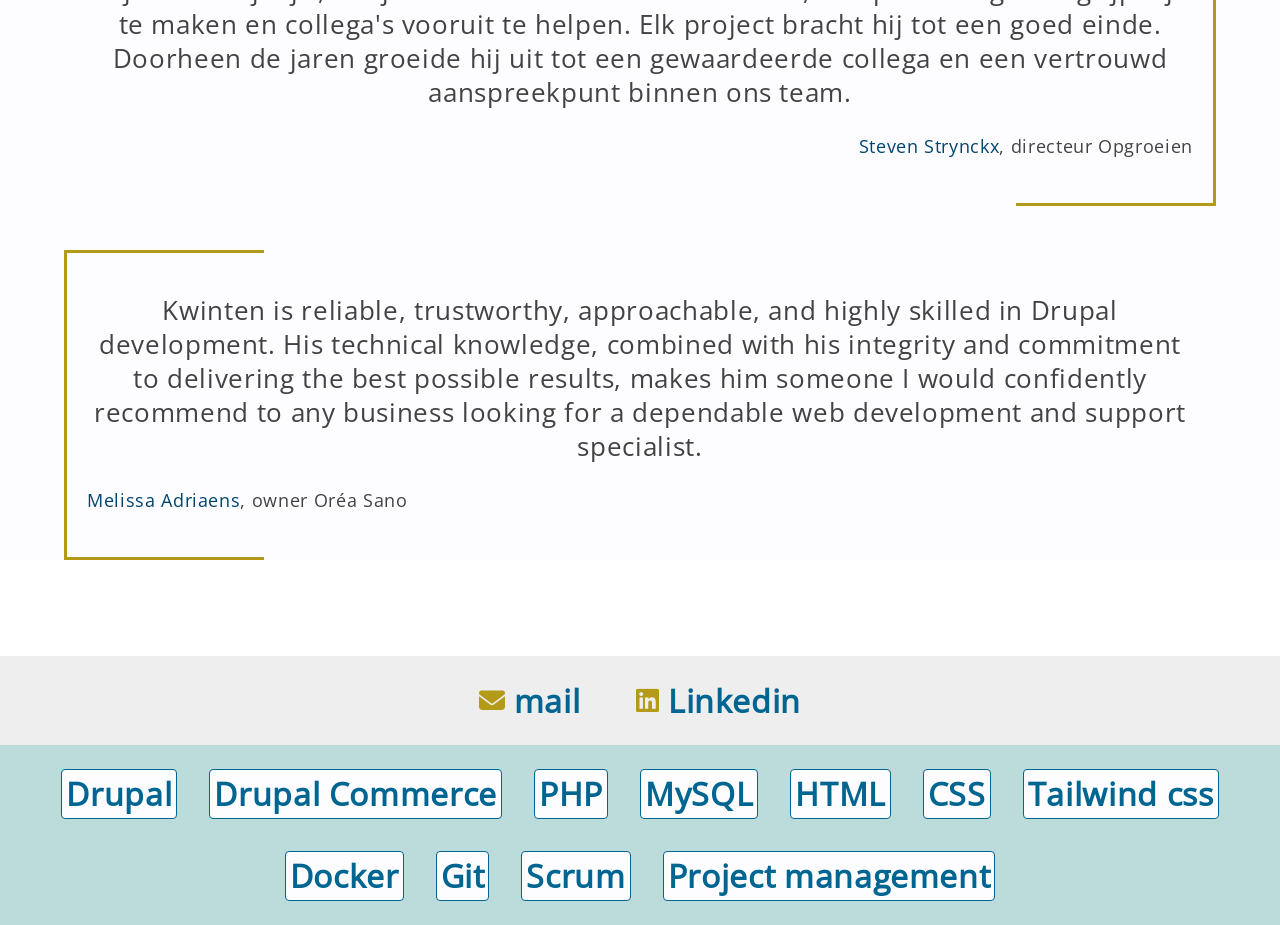
==== commit 68ba2486: "adding project youth and parents" ====
--- a/index.html
+++ b/index.html
@@ -108,49 +108,49 @@
           <li>
             <div class="when">MySQL</div>
             <div class="meter">
-              <div class="meter-value" style="width: 75%"></div>
+              <div class="meter-value" style="width: 85%"></div>
             </div>
           </li>
           <li>
             <div class="when">HTML</div>
             <div class="meter">
+              <div class="meter-value" style="width: 100%"></div>
+            </div>
+          </li>
+          <li>
+            <div class="when">CSS</div>
+            <div class="meter">
               <div class="meter-value" style="width: 95%"></div>
             </div>
           </li>
           <li>
-            <div class="when">CSS</div>
+            <div class="when">Tailwind css</div>
             <div class="meter">
               <div class="meter-value" style="width: 90%"></div>
             </div>
           </li>
           <li>
-            <div class="when">Tailwind css</div>
+            <div class="when">Docker</div>
+            <div class="meter">
+              <div class="meter-value" style="width: 80%"></div>
+            </div>
+          </li>
+          <li>
+            <div class="when">Git</div>
+            <div class="meter">
+              <div class="meter-value" style="width: 90%"></div>
+            </div>
+          </li>
+          <li>
+            <div class="when">Scrum</div>
             <div class="meter">
               <div class="meter-value" style="width: 100%"></div>
             </div>
           </li>
           <li>
-            <div class="when">Docker</div>
-            <div class="meter">
-              <div class="meter-value" style="width: 80%"></div>
-            </div>
-          </li>
-          <li>
-            <div class="when">Git</div>
-            <div class="meter">
-              <div class="meter-value" style="width: 85%"></div>
-            </div>
-          </li>
-          <li>
-            <div class="when">Scrum</div>
-            <div class="meter">
-              <div class="meter-value" style="width: 100%"></div>
-            </div>
-          </li>
-          <li>
             <div class="when">Project management</div>
             <div class="meter">
-              <div class="meter-value" style="width: 55%"></div>
+              <div class="meter-value" style="width: 65%"></div>
             </div>
           </li>
         </ul>
@@ -211,9 +211,41 @@
           </div>
           <ul class="grid">
             <li class="card">
+              <a href="https://jongeren.opgroeien.be" target="_blank">
+                <div class="img-wrapper">
+                  <img loading="lazy" src="images/screenshot_jongeren_homepage.png" alt="Een screenshot van jongeren Opgroeien website." />
+                </div>
+                <div class="info">
+                  <h3>Jongeren en Opgroeien</h3>
+                  <ul class="technologies">
+                    <li>Drupal</li>
+                    <li>Drupal multisite</li>
+                    <li>Scrum</li>
+                    <li>Sass</li>
+                  </ul>
+                </div>
+              </a>
+            </li>
+            <li class="card">
+              <a href="https://ouders.opgroeien.be" target="_blank">
+                <div class="img-wrapper">
+                  <img loading="lazy" src="images/screenshot_ouders_thema_jeugdhulp.png" alt="Een screenshot van ouders Opgroeien website." />
+                </div>
+                <div class="info">
+                  <h3>Ouders en Opgroeien</h3>
+                  <ul class="technologies">
+                    <li>Drupal</li>
+                    <li>Drupal multisite</li>
+                    <li>Scrum</li>
+                    <li>Sass</li>
+                  </ul>
+                </div>
+              </a>
+            </li>
+            <li class="card">
               <a href="https://www.zonnigetuinopwijk.be" target="_blank">
                 <div class="img-wrapper">
-                  <img loading="lazy" src="images/Zonnigetuinopwijk.png" alt="Een screenshot van de Zonnige Tuin Opwijk website." />
+                  <img loading="lazy" src="images/screenshot_zonnigetuinopwijk_homepage.png" alt="Een screenshot van de Zonnige Tuin Opwijk website." />
                 </div>
                 <div class="info">
                   <h3>Zonnige Tuin Opwijk</h3>
@@ -229,7 +261,7 @@
             <li class="card">
               <a href="https://www.dmverdelging.be" target="_blank">
                 <div class="img-wrapper">
-                  <img loading="lazy" src="images/dmverdelging.png" alt="Een screenshot van de Dm verdelging website." />
+                  <img loading="lazy" src="images/screenshot_dmverdelging_homepage.png" alt="Een screenshot van de Dm verdelging website." />
                 </div>
                 <div class="info">
                   <h3>DM verdelging</h3>
@@ -244,7 +276,7 @@
             <li class="card">
               <a href="https://www.orea-sano.be" target="_blank">
                 <div class="img-wrapper">
-                  <img loading="lazy" src="images/oreasano.jpg" alt="Een screenshot van de Oréa Sano website." />
+                  <img loading="lazy" src="images/screenshot_oreasano_homepage.jpg" alt="Een screenshot van de Oréa Sano website." />
                 </div>
                 <div class="info">
                   <h3>Oréa Sano</h3>
@@ -259,12 +291,12 @@
               </a>
             </li>
             <li class="card">
-              <a href="https://www.huizenvanhetkind.be" target="_blank">
-                <div class="img-wrapper">
-                  <img loading="lazy" src="images/huizenvanhetkind.jpg" alt="Een screenshot van de mijn Huis van het Kind website." />
-                </div>
-                <div class="info">
-                  <h3>Huis van het Kind</h3>
+              <a href="https://www.overkop.be" target="_blank">
+                <div class="img-wrapper">
+                  <img loading="lazy" src="images/screenshot_overkop_homepage.png" alt="Een screenshot van de overkop website." />
+                </div>
+                <div class="info">
+                  <h3>Overkop</h3>
                   <ul class="technologies">
                     <li>Drupal</li>
                     <li>CSS</li>
@@ -277,7 +309,7 @@
             <li class="card">
               <a href="https://www.opgroeien.be" target="_blank">
                 <div class="img-wrapper">
-                  <img loading="lazy" src="images/opgroeien.jpg" alt="Een screenshot van de opgroeien website." />
+                  <img loading="lazy" src="images/screenshot_opgroeien_homepage.jpg" alt="Een screenshot van de opgroeien website." />
                 </div>
                 <div class="info">
                   <h3>Opgroeien</h3>
@@ -290,42 +322,10 @@
                 </div>
               </a>
             </li>
-            <li class="card">
-              <a href="https://www.vroegennabij.be" target="_blank">
-                <div class="img-wrapper">
-                  <img loading="lazy" src="images/vroegennabij.jpg" alt="Een screenshot van de vroeg en nabij website." />
-                </div>
-                <div class="info">
-                  <h3>Vroeg en nabij</h3>
-                  <ul class="technologies">
-                    <li>Drupal</li>
-                    <li>Tailwind css</li>
-                    <li>Project management</li>
-                    <li>Scrum</li>
-                  </ul>
-                </div>
-              </a>
-            </li>
-            <li class="card">
-              <a href="https://www.jeugdhulp.be" target="_blank">
-                <div class="img-wrapper">
-                  <img loading="lazy" src="images/jeugdhulp.jpg" alt="Een screenshot van de jeugdhulp website" />
-                </div>
-                <div class="info">
-                  <h3>Jeugdhulp</h3>
-                  <ul class="technologies">
-                    <li>Drupal</li>
-                    <li>Project management</li>
-                    <li>Scrum</li>
-                  </ul>
-                </div>
-              </a>
-            </li>
           </ul>
         </div>
         <a href="projects" class="btn btn-for-more mobile-only">All projects</a>
       </section>
-
       <section class="hobbies">
         <h2>Free time</h2>
         <ul class="grid start-with-two jump-to-four">
@@ -348,9 +348,13 @@
         </ul>
       </section>
       <section class="testiomonials">
-        <div class="quote-box">
+        <div class="quote-box box-right">
           <div class="quote">Kwinten was jarenlang een vaste sparringpartner voor onze digitale projecten. Wat mij vooral bijblijft, is zijn bereidheid om mee te denken, complexe vragen begrijpelijk te maken en collega's vooruit te helpen. Elk project bracht hij tot een goed einde. Doorheen de jaren groeide hij uit tot een gewaardeerde collega en een vertrouwd aanspreekpunt binnen ons team.</div>
-          <div class="author"><span class="author-name">Steven Strynckx</span>, directeur Opgroeien</div>
+          <div class="author author-right"><span class="author-name">Steven Strynckx</span>, directeur Opgroeien</div>
+        </div>
+        <div class="quote-box box-left">
+          <div class="quote">Kwinten is reliable, trustworthy, approachable, and highly skilled in Drupal development. His technical knowledge, combined with his integrity and commitment to delivering the best possible results, makes him someone I would confidently recommend to any business looking for a dependable web development and support specialist.</div>
+          <div class="author author-left"><span class="author-name">Melissa Adriaens</span>, owner Oréa Sano</div>
         </div>
       </section>
     </main>
--- a/css/site.css
+++ b/css/site.css
@@ -506,30 +506,51 @@
   --b: 3px;
   --w: 200px;
 
+  padding-left: var(--rem-text-gap);
+  padding-right: var(--rem-text-gap);
+  padding-bottom: var(--rem-section-gap);
+  padding-top: var(--rem-section-gap);
+  display: flex;
+  flex-direction: column;
+  justify-content: center;
+  align-items: center;
+  text-align: center;
+}
+
+.quote-box.box-left {
+  border: var(--b) solid #0000;
+
+  --_g: #0000 90deg, var(--color-gold) 0;
+  --_p: var(--w) var(--w) border-box no-repeat;
+
+  background:
+    conic-gradient(from 90deg at top var(--b) left var(--b), var(--_g)) 0 0 / var(--_p),
+    conic-gradient(from 0deg at bottom var(--b) left var(--b), var(--_g)) 0 100% / var(--_p);
+}
+
+.quote-box.box-right {
   border: var(--b) solid #0000;
   --_g: #0000 90deg, var(--color-gold) 0;
   --_p: var(--w) var(--w) border-box no-repeat;
   background:
     conic-gradient(from 180deg at top var(--b) right var(--b), var(--_g)) 100% 0 / var(--_p),
     conic-gradient(from -90deg at bottom var(--b) right var(--b), var(--_g)) 100% 100% / var(--_p);
-
-  padding-left: var(--rem-text-gap);
-  padding-right: var(--rem-text-gap);
-  padding-bottom: var(--rem-section-gap);
-  padding-top: var(--rem-section-gap);
-  display: flex;
-  flex-direction: column;
-  justify-content: center;
-  align-items: center;
-  text-align: center;
 }
 
 .quote-box .author {
+  font-size: 18px;
+  margin-top: var(--rem-text-gap);
+}
+
+.quote-box .author-left {
+    text-align: left;
+  align-self: flex-start;
+}
+.quote-box .author-right {
   text-align: right;
-  font-size: 18px;
   align-self: flex-end;
-  margin-top: var(--rem-text-gap);
-}
+}
+
 .quote-box .author .author-name {
   color: var(--color-text-darker);
 }
--- a/css/site_compressed.css
+++ b/css/site_compressed.css
@@ -1 +1 @@
-:root{--color-black:#424242ff;--color-text:#006691ff;--color-text-darker:#00446eff;--color-gold:#b39a18ff;--color-blue:#6bb3b1ff;--color-light-blue:#bcdcdbff;--color-light-grey:#eeef;--color-warm-white:#fdfdffff;--rem-text-gap:1.25rem;--rem-text-gap-tablet:2.25rem;--rem-text-gap-desktop:2.75rem;--rem-section-gap:2.5rem;--rem-section-gap-tablet:3.5rem;--rem-section-gap-desktop:6rem;--rem-padding-left-right:1.5rem;--rem-grid-gap:2.5rem;--rem-grid-tablet:3.5rem;--rem-grid-desktop:4rem}@font-face{font-family:"open-sans";src:url(../fonts/open-sans-v35-latin-regular.woff2);font-weight:400}@font-face{font-family:"ubuntu";src:url(../fonts/ubuntu-v20-latin-700.woff2);font-weight:700}@font-face{font-family:"bebas";src:url(../fonts/bebas-neue-v14-latin-light.woff2);font-weight:700}*{box-sizing:border-box}body{background:none repeat scroll 0 0 transparent;border:medium none;border-spacing:0;color:var(--color-black);font-family:"open-sans";font-size:1.25rem;line-height:1.75rem;letter-spacing:.025em;list-style:none outside none;margin:0;padding:0;scroll-behavior:smooth}h1{font-size:2.25rem;line-height:2.75rem;font-family:"ubuntu";font-weight:700;color:var(--color-gold);letter-spacing:2px;text-transform:uppercase;margin:0;max-width:920px}h2{font-size:2rem;line-height:2.5rem;font-family:"bebas";color:var(--color-blue);letter-spacing:4px;margin:0;font-weight:700;text-align:center;max-width:920px}h3{font-size:1.75rem;line-height:2rem;margin:0;max-width:920px;color:var(--color-text)}p{margin:0}a{text-decoration-skip-ink:auto;text-decoration:none}img{max-width:100%;height:auto;display:block}ul{list-style:none;margin:0;padding:0}header{border-bottom:1px solid var(--color-light-grey);margin-bottom:var(--rem-section-gap)}header img{height:115px;margin-left:8px}main{display:flex;flex-direction:column;gap:var(--rem-section-gap);background-color:var(--color-warm-white)}section{padding-left:var(--rem-padding-left-right);padding-right:var(--rem-padding-left-right);display:flex;flex-direction:column;gap:var(--rem-text-gap);max-width:920px;width:100%;margin-left:auto;margin-right:auto}section ul{display:flex;flex-direction:column;gap:var(--rem-text-gap)}section ul.grid{display:grid;gap:var(--rem-grid-gap);grid-template-columns:repeat(1,minmax(0,1fr));text-align:center}section ul.grid.start-with-two{grid-template-columns:repeat(2,minmax(0,1fr))}footer{margin-top:var(--rem-section-gap);background-color:var(--color-warm-white);border-top:1px solid var(--color-light-grey)}footer ul{display:flex;justify-content:center;gap:var(--rem-text-gap);flex-wrap:wrap;align-items:center}footer .contact ul{gap:var(--rem-section-gap)}footer .contact ul li i{color:var(--color-gold)}footer ul li{display:inline-block}footer ul li a{display:flex;align-items:center;color:var(--color-text-darker);gap:.5rem}footer ul li a:hover h3{color:var(--color-text);text-decoration:underline}footer .contact{background-color:var(--color-light-grey);padding:var(--rem-padding-left-right)}footer .footer-skills{padding:var(--rem-padding-left-right);background-color:var(--color-light-blue)}.hero-content-left{display:flex;flex-direction:column;gap:var(--rem-text-gap)}.hero-content-left h2{text-align:left}.hero-content-right img{max-height:500px;margin-left:auto;margin-right:auto}.btn{width:100%;border-width:1px;border:solid;border-radius:.25rem;display:block;text-align:center;background-color:#006691ff;border-color:#006691ff;color:#fdfdffff;padding:.75rem 1.25rem}.btn:hover{background-color:#00446eff;border-color:#00446eff}.btn-for-more.mobile-only{margin-top:1rem}.btn-for-more.from-tablet{display:none}.when{color:var(--color-gold);text-transform:uppercase;font-size:18px;text-align:left}.where{font-size:18px}.projects-when{font-size:14px;margin-left:1rem;color:var(--color-black)}.meter,.meter-value{height:1.5rem;border-radius:.25rem;background-color:var(--color-light-grey)}.meter-value{background-color:var(--color-text)}.experience-skills{font-size:18px;gap:0;padding-left:2rem}.experience-skills li{display:flex;flex-direction:row;align-items:center;gap:1rem;margin-bottom:.3rem}.experience-skills li i{color:var(--color-blue)}.grid i{color:var(--color-gold);font-size:60px;margin-bottom:8px}.latest-projects{padding-top:var(--rem-section-gap);padding-bottom:var(--rem-section-gap);max-width:100%}.latest-projects-wrapper{display:flex;flex-direction:column;gap:var(--rem-text-gap);max-width:1400px;margin-left:auto;margin-right:auto}.latest-projects-wrapper h2{margin-left:auto;margin-right:auto}.card{background-color:var(--color-light-blue);box-shadow:10px 10px 5px 0 #42424233}.card .info{display:flex;flex-direction:column;gap:var(--rem-text-gap);padding:var(--rem-section-gap) var(--rem-text-gap)}.card .info h3{text-align:left;color:var(--color-black)}.card a:hover .info h3{text-decoration:underline}.technologies{flex-direction:row;flex-wrap:wrap;font-size:1rem;gap:.75rem}.technologies li{color:var(--color-text);border:1px solid var(--color-text);border-radius:.25rem;padding:.25rem;background-color:var(--color-warm-white)}.experiences ul li:not(:last-child),.certificates ul li:not(:last-child){border-bottom:1px solid var(--color-blue);padding:0 0 var(--rem-text-gap)}@media (min-width: 768px){body{font-size:1.5rem;line-height:2rem}h1{font-size:2.375rem;line-height:3rem}h2{font-size:2.125rem;line-height:2.625rem}h3{font-size:1.875rem;line-height:2.125rem}header.absolute-header{position:absolute;border-bottom:none;margin-bottom:0}main{gap:var(--rem-section-gap-tablet)}section{gap:var(--rem-text-gap-tablet)}section ul{gap:var(--rem-text-gap-tablet)}section ul.grid{grid-template-columns:repeat(2,minmax(0,1fr));gap:var(--rem-grid-tablet)}section ul.grid.start-with-two{grid-template-columns:repeat(3,minmax(0,1fr))}section ul.grid.start-with-two.jump-to-four{grid-template-columns:repeat(4,minmax(0,1fr))}footer{margin-top:var(--rem-section-gap-tablet)}footer .contact ul{gap:var(--rem-section-gap-tablet)}footer .footer-skills .technologies{gap:2rem;max-width:1400px;margin-left:auto;margin-right:auto}.hero{background:linear-gradient(80deg,#fdfdffff 0%,#fdfdffff 52%,#bcdcdbff 52%,#bcdcdbff 100%);margin-left:0;margin-right:0;max-width:100%;border-bottom:1px solid var(--color-light-grey);flex-direction:row}.hero-wrapper{max-width:1400px;display:flex;margin-left:auto;margin-right:auto}.hero-content-left{padding-top:132px;max-width:56%;padding-bottom:var(--rem-text-gap-tablet)}.hero-content-right{align-self:flex-end;margin-left:auto}.btn{width:-moz-fit-content;width:fit-content}.btn-for-more.mobile-only{display:none}.btn-for-more.from-tablet{display:block;margin-bottom:3px}.experiences ul li:not(:last-child),.certificates ul li:not(:last-child){padding:0 0 var(--rem-text-gap-tablet)}.latest-projects-wrapper{gap:var(--rem-text-gap-tablet)}.latest-projects-wrapper .title-link-wrapper{display:flex;align-items:center}.latest-projects-wrapper .title-link-wrapper h2{margin-left:0}.card .img-wrapper{overflow:hidden}.card .img-wrapper img{transition:transform .3s ease-in-out;vertical-align:middle}.card a:hover .img-wrapper img{transform:scale(1.1)}}.testiomonials{max-width:1200px}.quote-box{--b:3px;--w:200px;border:var(--b) solid #0000;--_g:#0000 90deg,var(--color-gold) 0;--_p:var(--w) var(--w) border-box no-repeat;background:conic-gradient(from 180deg at top var(--b) right var(--b),var(--_g)) 100% 0 / var(--_p),conic-gradient(from -90deg at bottom var(--b) right var(--b),var(--_g)) 100% 100% / var(--_p);display:flex;flex-direction:column;justify-content:center;align-items:center;text-align:center;padding:var(--rem-section-gap) var(--rem-text-gap)}.quote-box .author{text-align:right;font-size:18px;align-self:flex-end;margin-top:var(--rem-text-gap)}.quote-box .author .author-name{color:var(--color-text-darker)}@media (min-width: 1024px){body{font-size:1.625rem;line-height:2.125rem}h1{font-size:2.625rem;line-height:3.25rem}h2{font-size:2.5rem;line-height:3rem}h3{font-size:2rem;line-height:2.5rem}main{gap:var(--rem-section-gap-desktop)}section{gap:var(--rem-text-gap-desktop)}section ul{gap:var(--rem-text-gap-desktop)}footer{margin-top:var(--rem-section-gap-desktop)}footer ul{gap:var(--rem-text-gap-desktop)}.hero-content-left{padding-bottom:var(--rem-text-gap-desktop)}.experiences ul li:not(:last-child),.certificates ul li:not(:last-child){padding:0 0 var(--rem-text-gap-desktop)}.latest-projects{padding:var(--rem-section-gap-tablet);padding-bottom:var(--rem-section-gap-tablet)}.latest-projects-wrapper{gap:var(--rem-text-gap-desktop)}}@media (min-width: 1200px){.latest-projects-wrapper .grid{grid-template-columns:repeat(3,minmax(0,1fr));gap:var(--rem-grid-desktop)}}+:root{--color-black:#424242ff;--color-text:#006691ff;--color-text-darker:#00446eff;--color-gold:#b39a18ff;--color-blue:#6bb3b1ff;--color-light-blue:#bcdcdbff;--color-light-grey:#eeef;--color-warm-white:#fdfdffff;--rem-text-gap:1.25rem;--rem-text-gap-tablet:2.25rem;--rem-text-gap-desktop:2.75rem;--rem-section-gap:2.5rem;--rem-section-gap-tablet:3.5rem;--rem-section-gap-desktop:6rem;--rem-padding-left-right:1.5rem;--rem-grid-gap:2.5rem;--rem-grid-tablet:3.5rem;--rem-grid-desktop:4rem}@font-face{font-family:"open-sans";src:url(../fonts/open-sans-v35-latin-regular.woff2);font-weight:400}@font-face{font-family:"ubuntu";src:url(../fonts/ubuntu-v20-latin-700.woff2);font-weight:700}@font-face{font-family:"bebas";src:url(../fonts/bebas-neue-v14-latin-light.woff2);font-weight:700}*{box-sizing:border-box}body{background:none repeat scroll 0 0 transparent;border:medium none;border-spacing:0;color:var(--color-black);font-family:"open-sans";font-size:1.25rem;line-height:1.75rem;letter-spacing:.025em;list-style:none outside none;margin:0;padding:0;scroll-behavior:smooth}h1{font-size:2.25rem;line-height:2.75rem;font-family:"ubuntu";font-weight:700;color:var(--color-gold);letter-spacing:2px;text-transform:uppercase;margin:0;max-width:920px}h2{font-size:2rem;line-height:2.5rem;font-family:"bebas";color:var(--color-blue);letter-spacing:4px;margin:0;font-weight:700;text-align:center;max-width:920px}h3{font-size:1.75rem;line-height:2rem;margin:0;max-width:920px;color:var(--color-text)}p{margin:0}a{text-decoration-skip-ink:auto;text-decoration:none}img{max-width:100%;height:auto;display:block}ul{list-style:none;margin:0;padding:0}header{border-bottom:1px solid var(--color-light-grey);margin-bottom:var(--rem-section-gap)}header img{height:115px;margin-left:8px}main{display:flex;flex-direction:column;gap:var(--rem-section-gap);background-color:var(--color-warm-white)}section{padding-left:var(--rem-padding-left-right);padding-right:var(--rem-padding-left-right);display:flex;flex-direction:column;gap:var(--rem-text-gap);max-width:920px;width:100%;margin-left:auto;margin-right:auto}section ul{display:flex;flex-direction:column;gap:var(--rem-text-gap)}section ul.grid{display:grid;gap:var(--rem-grid-gap);grid-template-columns:repeat(1,minmax(0,1fr));text-align:center}section ul.grid.start-with-two{grid-template-columns:repeat(2,minmax(0,1fr))}footer{margin-top:var(--rem-section-gap);background-color:var(--color-warm-white);border-top:1px solid var(--color-light-grey)}footer ul{display:flex;justify-content:center;gap:var(--rem-text-gap);flex-wrap:wrap;align-items:center}footer .contact ul{gap:var(--rem-section-gap)}footer .contact ul li i{color:var(--color-gold)}footer ul li{display:inline-block}footer ul li a{display:flex;align-items:center;color:var(--color-text-darker);gap:.5rem}footer ul li a:hover h3{color:var(--color-text);text-decoration:underline}footer .contact{background-color:var(--color-light-grey);padding:var(--rem-padding-left-right)}footer .footer-skills{padding:var(--rem-padding-left-right);background-color:var(--color-light-blue)}.hero-content-left{display:flex;flex-direction:column;gap:var(--rem-text-gap)}.hero-content-left h2{text-align:left}.hero-content-right img{max-height:500px;margin-left:auto;margin-right:auto}.btn{width:100%;border-width:1px;border:solid;border-radius:.25rem;display:block;text-align:center;background-color:#006691ff;border-color:#006691ff;color:#fdfdffff;padding:.75rem 1.25rem}.btn:hover{background-color:#00446eff;border-color:#00446eff}.btn-for-more.mobile-only{margin-top:1rem}.btn-for-more.from-tablet{display:none}.when{color:var(--color-gold);text-transform:uppercase;font-size:18px;text-align:left}.where{font-size:18px}.projects-when{font-size:14px;margin-left:1rem;color:var(--color-black)}.meter,.meter-value{height:1.5rem;border-radius:.25rem;background-color:var(--color-light-grey)}.meter-value{background-color:var(--color-text)}.experience-skills{font-size:18px;gap:0;padding-left:2rem}.experience-skills li{display:flex;flex-direction:row;align-items:center;gap:1rem;margin-bottom:.3rem}.experience-skills li i{color:var(--color-blue)}.grid i{color:var(--color-gold);font-size:60px;margin-bottom:8px}.latest-projects{padding-top:var(--rem-section-gap);padding-bottom:var(--rem-section-gap);max-width:100%}.latest-projects-wrapper{display:flex;flex-direction:column;gap:var(--rem-text-gap);max-width:1400px;margin-left:auto;margin-right:auto}.latest-projects-wrapper h2{margin-left:auto;margin-right:auto}.card{background-color:var(--color-light-blue);box-shadow:10px 10px 5px 0 #42424233}.card .info{display:flex;flex-direction:column;gap:var(--rem-text-gap);padding:var(--rem-section-gap) var(--rem-text-gap)}.card .info h3{text-align:left;color:var(--color-black)}.card a:hover .info h3{text-decoration:underline}.technologies{flex-direction:row;flex-wrap:wrap;font-size:1rem;gap:.75rem}.technologies li{color:var(--color-text);border:1px solid var(--color-text);border-radius:.25rem;padding:.25rem;background-color:var(--color-warm-white)}.experiences ul li:not(:last-child),.certificates ul li:not(:last-child){border-bottom:1px solid var(--color-blue);padding:0 0 var(--rem-text-gap)}@media (min-width: 768px){body{font-size:1.5rem;line-height:2rem}h1{font-size:2.375rem;line-height:3rem}h2{font-size:2.125rem;line-height:2.625rem}h3{font-size:1.875rem;line-height:2.125rem}header.absolute-header{position:absolute;border-bottom:none;margin-bottom:0}main{gap:var(--rem-section-gap-tablet)}section{gap:var(--rem-text-gap-tablet)}section ul{gap:var(--rem-text-gap-tablet)}section ul.grid{grid-template-columns:repeat(2,minmax(0,1fr));gap:var(--rem-grid-tablet)}section ul.grid.start-with-two{grid-template-columns:repeat(3,minmax(0,1fr))}section ul.grid.start-with-two.jump-to-four{grid-template-columns:repeat(4,minmax(0,1fr))}footer{margin-top:var(--rem-section-gap-tablet)}footer .contact ul{gap:var(--rem-section-gap-tablet)}footer .footer-skills .technologies{gap:2rem;max-width:1400px;margin-left:auto;margin-right:auto}.hero{background:linear-gradient(80deg,#fdfdffff 0%,#fdfdffff 52%,#bcdcdbff 52%,#bcdcdbff 100%);margin-left:0;margin-right:0;max-width:100%;border-bottom:1px solid var(--color-light-grey);flex-direction:row}.hero-wrapper{max-width:1400px;display:flex;margin-left:auto;margin-right:auto}.hero-content-left{padding-top:132px;max-width:56%;padding-bottom:var(--rem-text-gap-tablet)}.hero-content-right{align-self:flex-end;margin-left:auto}.btn{width:-moz-fit-content;width:fit-content}.btn-for-more.mobile-only{display:none}.btn-for-more.from-tablet{display:block;margin-bottom:3px}.experiences ul li:not(:last-child),.certificates ul li:not(:last-child){padding:0 0 var(--rem-text-gap-tablet)}.latest-projects-wrapper{gap:var(--rem-text-gap-tablet)}.latest-projects-wrapper .title-link-wrapper{display:flex;align-items:center}.latest-projects-wrapper .title-link-wrapper h2{margin-left:0}.card .img-wrapper{overflow:hidden}.card .img-wrapper img{transition:transform .3s ease-in-out;vertical-align:middle}.card a:hover .img-wrapper img{transform:scale(1.1)}}.testiomonials{max-width:1200px}.quote-box{--b:3px;--w:200px;display:flex;flex-direction:column;justify-content:center;align-items:center;text-align:center;padding:var(--rem-section-gap) var(--rem-text-gap)}.quote-box.box-left{border:var(--b) solid #0000;--_g:#0000 90deg,var(--color-gold) 0;--_p:var(--w) var(--w) border-box no-repeat;background:conic-gradient(from 90deg at top var(--b) left var(--b),var(--_g)) 0 0 / var(--_p),conic-gradient(from 0deg at bottom var(--b) left var(--b),var(--_g)) 0 100% / var(--_p)}.quote-box.box-right{border:var(--b) solid #0000;--_g:#0000 90deg,var(--color-gold) 0;--_p:var(--w) var(--w) border-box no-repeat;background:conic-gradient(from 180deg at top var(--b) right var(--b),var(--_g)) 100% 0 / var(--_p),conic-gradient(from -90deg at bottom var(--b) right var(--b),var(--_g)) 100% 100% / var(--_p)}.quote-box .author{font-size:18px;margin-top:var(--rem-text-gap)}.quote-box .author-left{text-align:left;align-self:flex-start}.quote-box .author-right{text-align:right;align-self:flex-end}.quote-box .author .author-name{color:var(--color-text-darker)}@media (min-width: 1024px){body{font-size:1.625rem;line-height:2.125rem}h1{font-size:2.625rem;line-height:3.25rem}h2{font-size:2.5rem;line-height:3rem}h3{font-size:2rem;line-height:2.5rem}main{gap:var(--rem-section-gap-desktop)}section{gap:var(--rem-text-gap-desktop)}section ul{gap:var(--rem-text-gap-desktop)}footer{margin-top:var(--rem-section-gap-desktop)}footer ul{gap:var(--rem-text-gap-desktop)}.hero-content-left{padding-bottom:var(--rem-text-gap-desktop)}.experiences ul li:not(:last-child),.certificates ul li:not(:last-child){padding:0 0 var(--rem-text-gap-desktop)}.latest-projects{padding:var(--rem-section-gap-tablet);padding-bottom:var(--rem-section-gap-tablet)}.latest-projects-wrapper{gap:var(--rem-text-gap-desktop)}}@media (min-width: 1200px){.latest-projects-wrapper .grid{grid-template-columns:repeat(3,minmax(0,1fr));gap:var(--rem-grid-desktop)}}
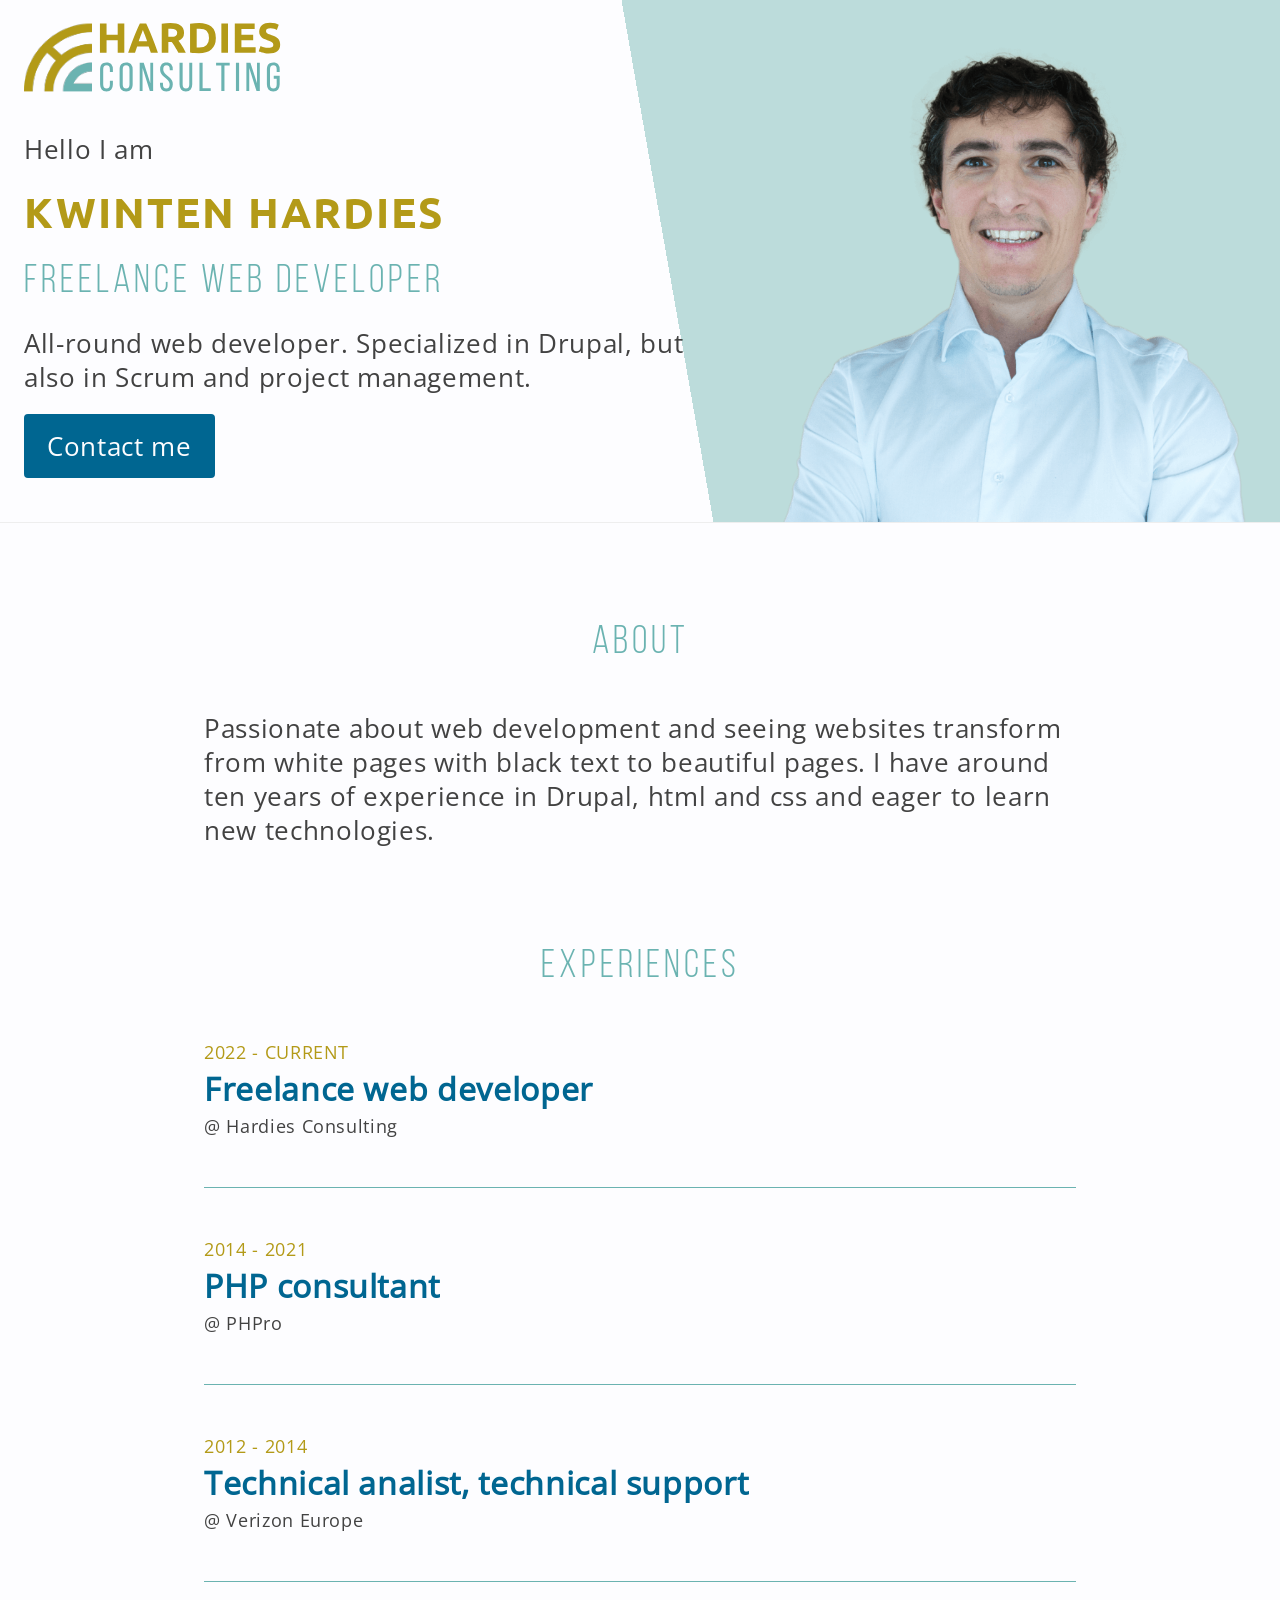
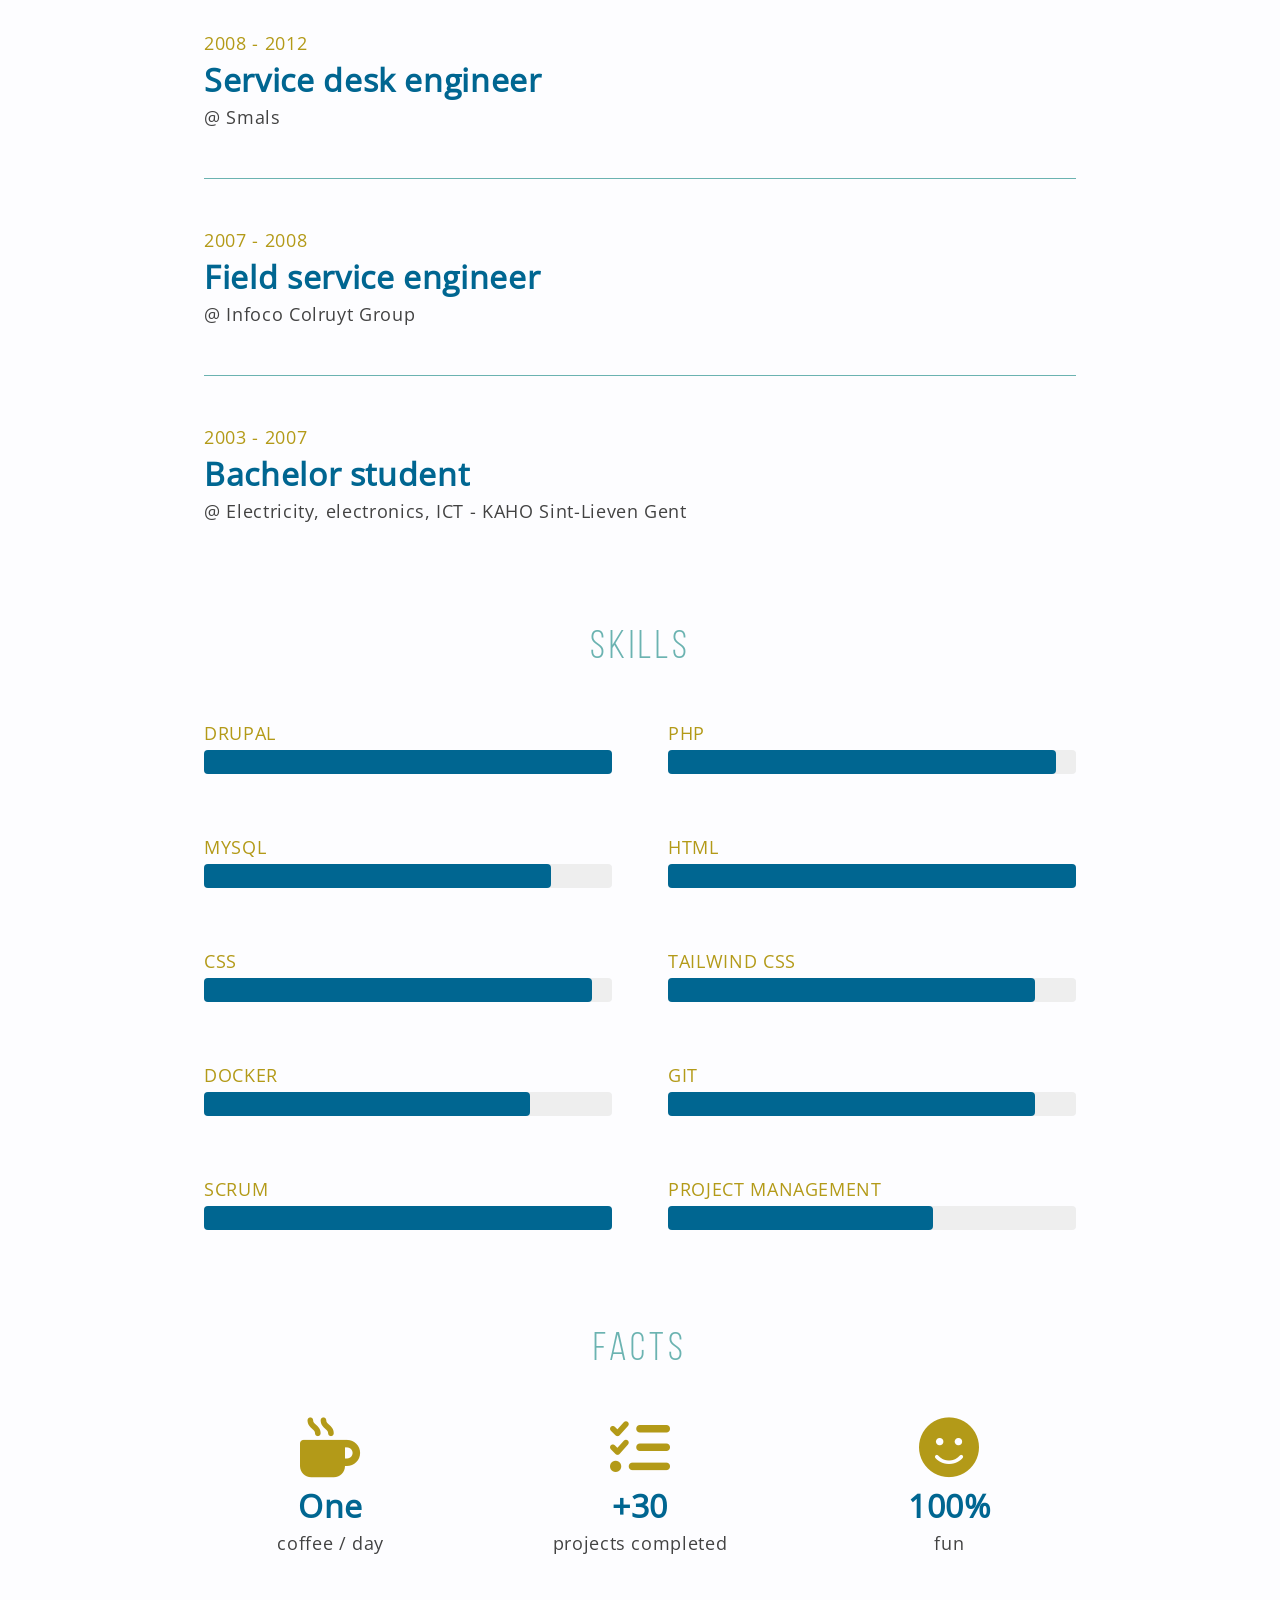
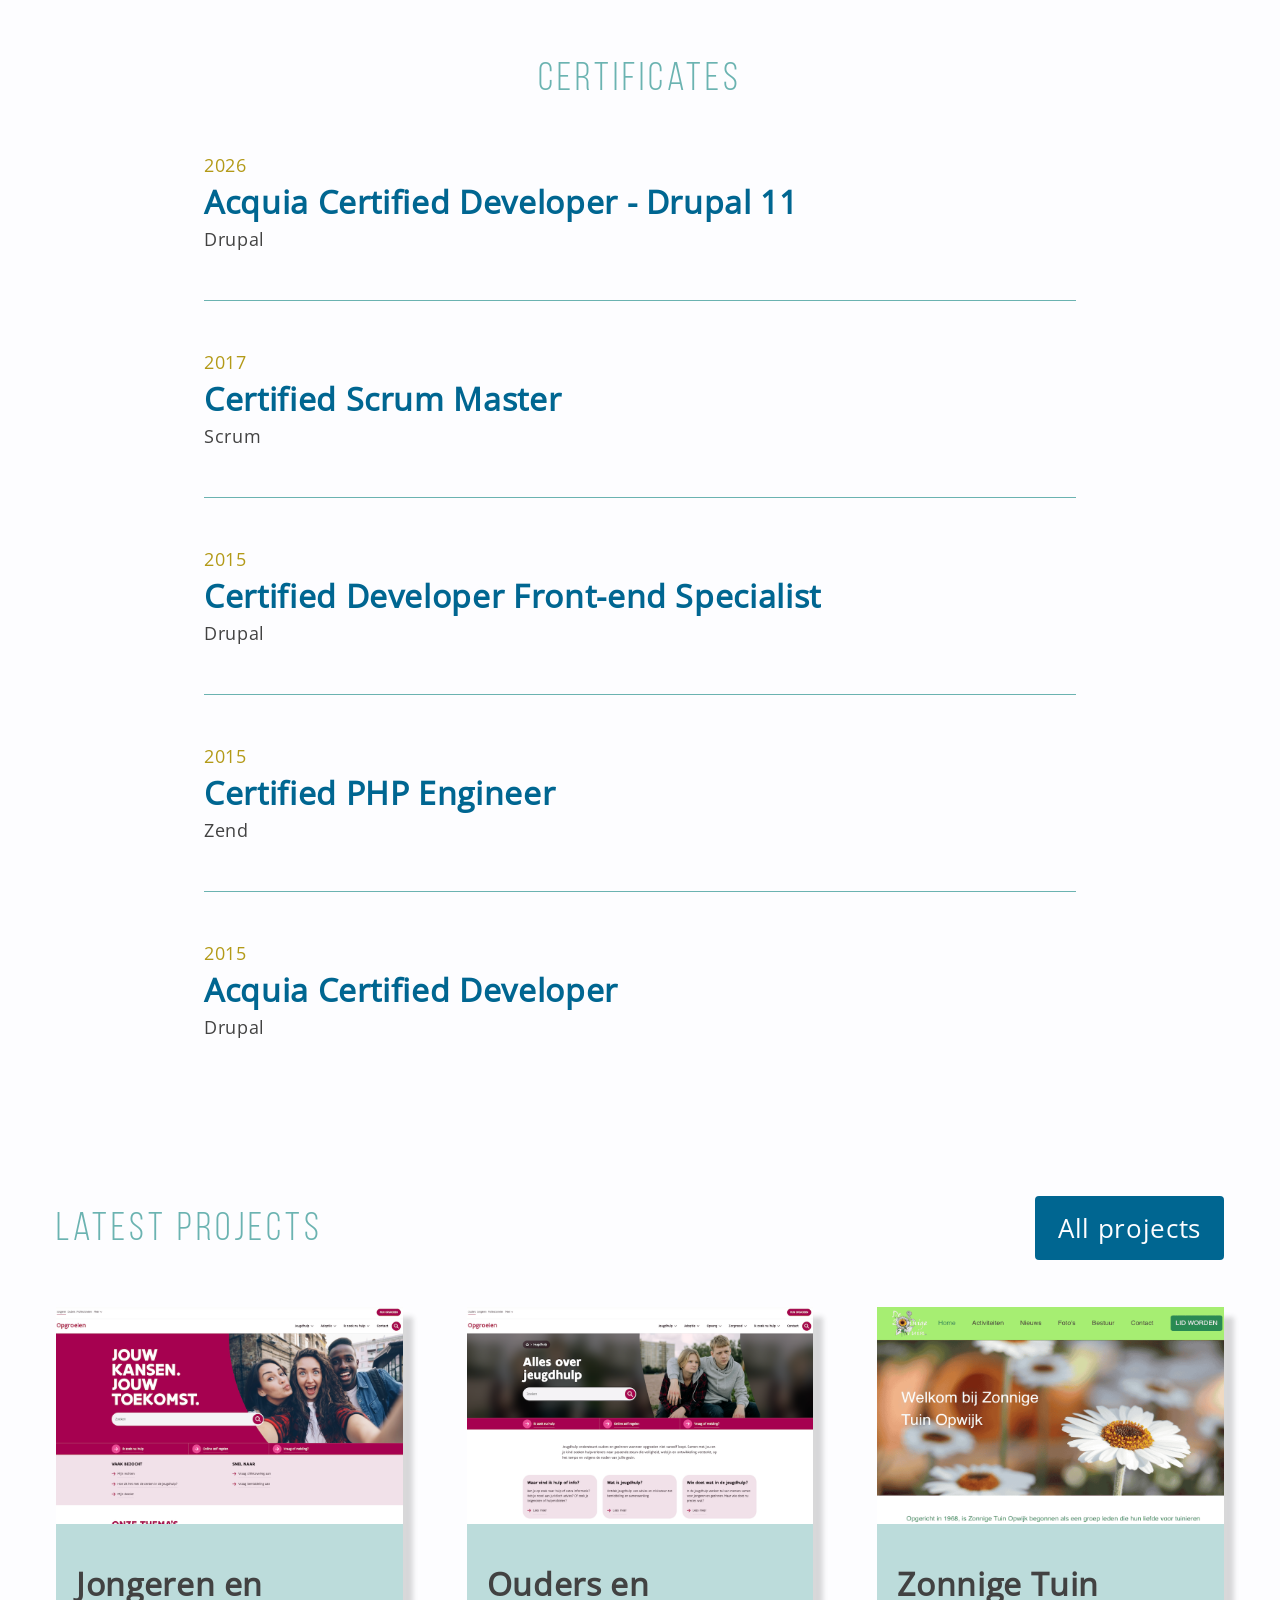
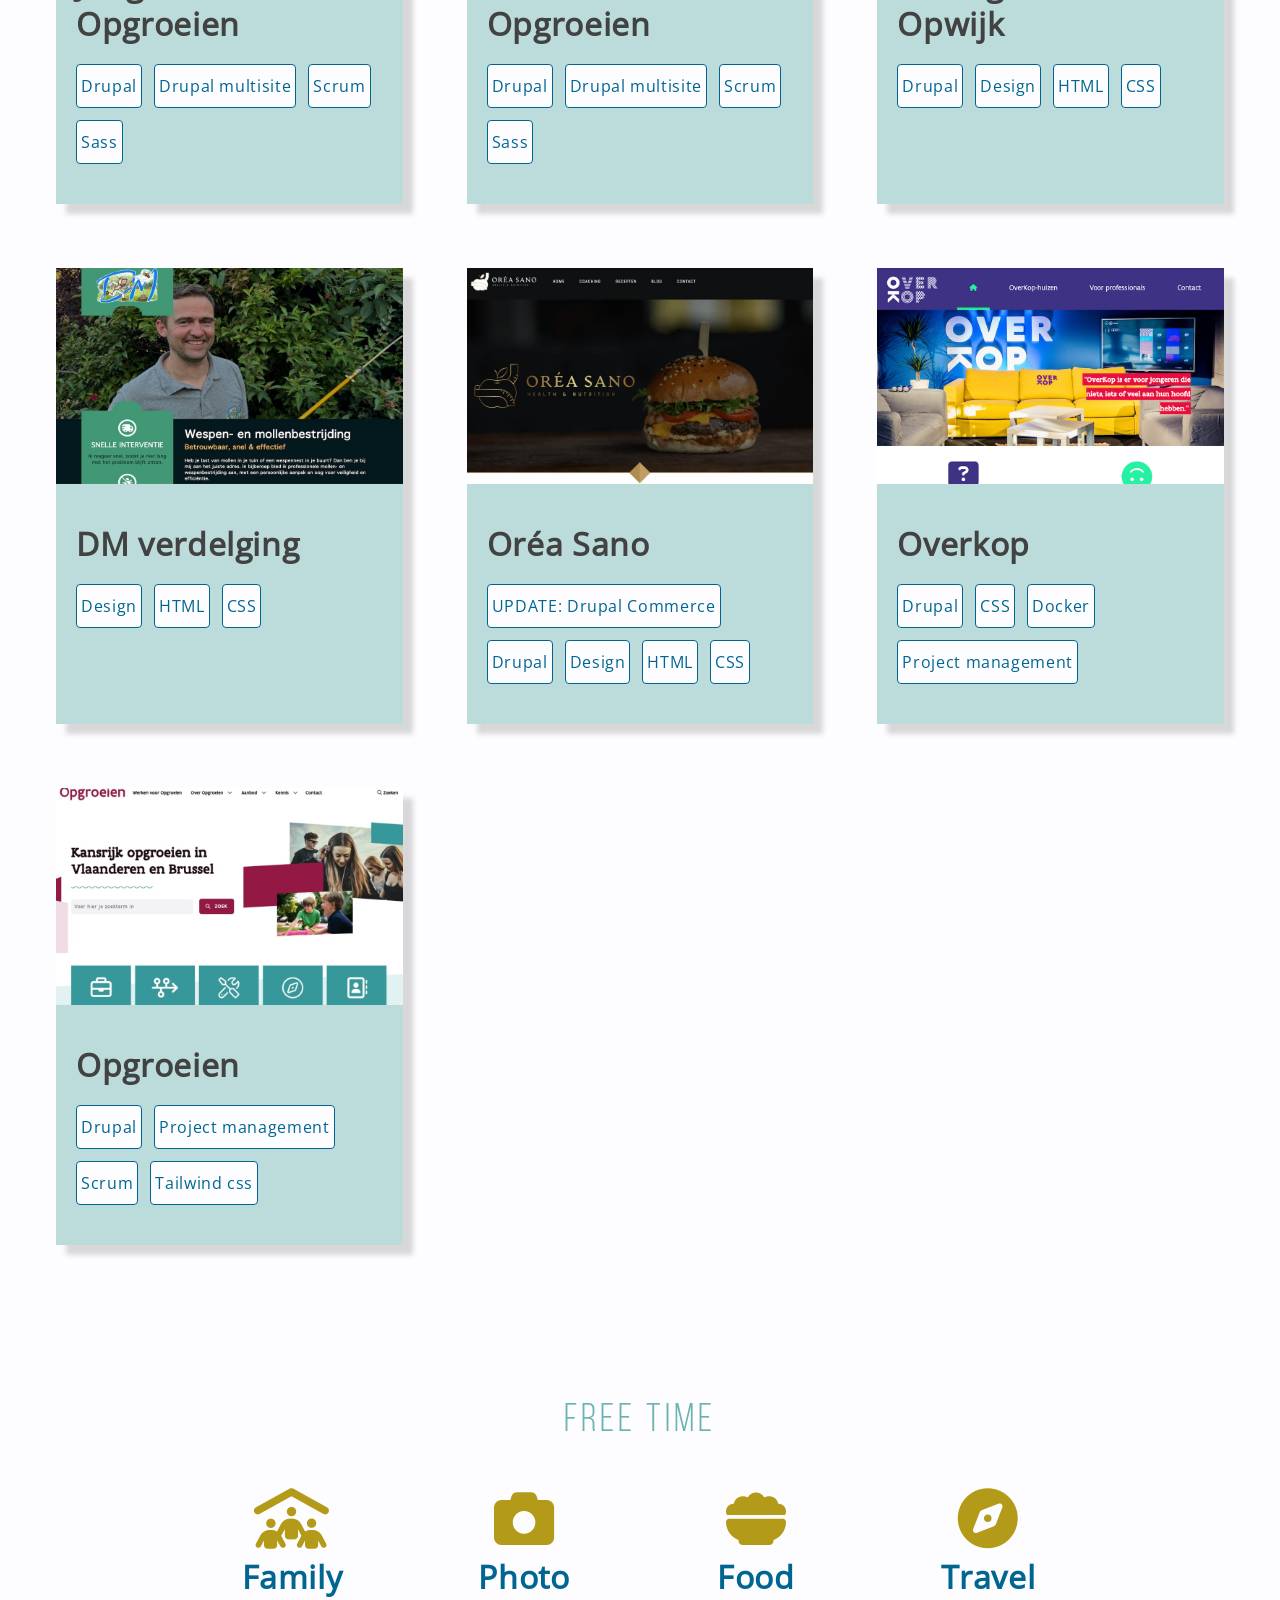
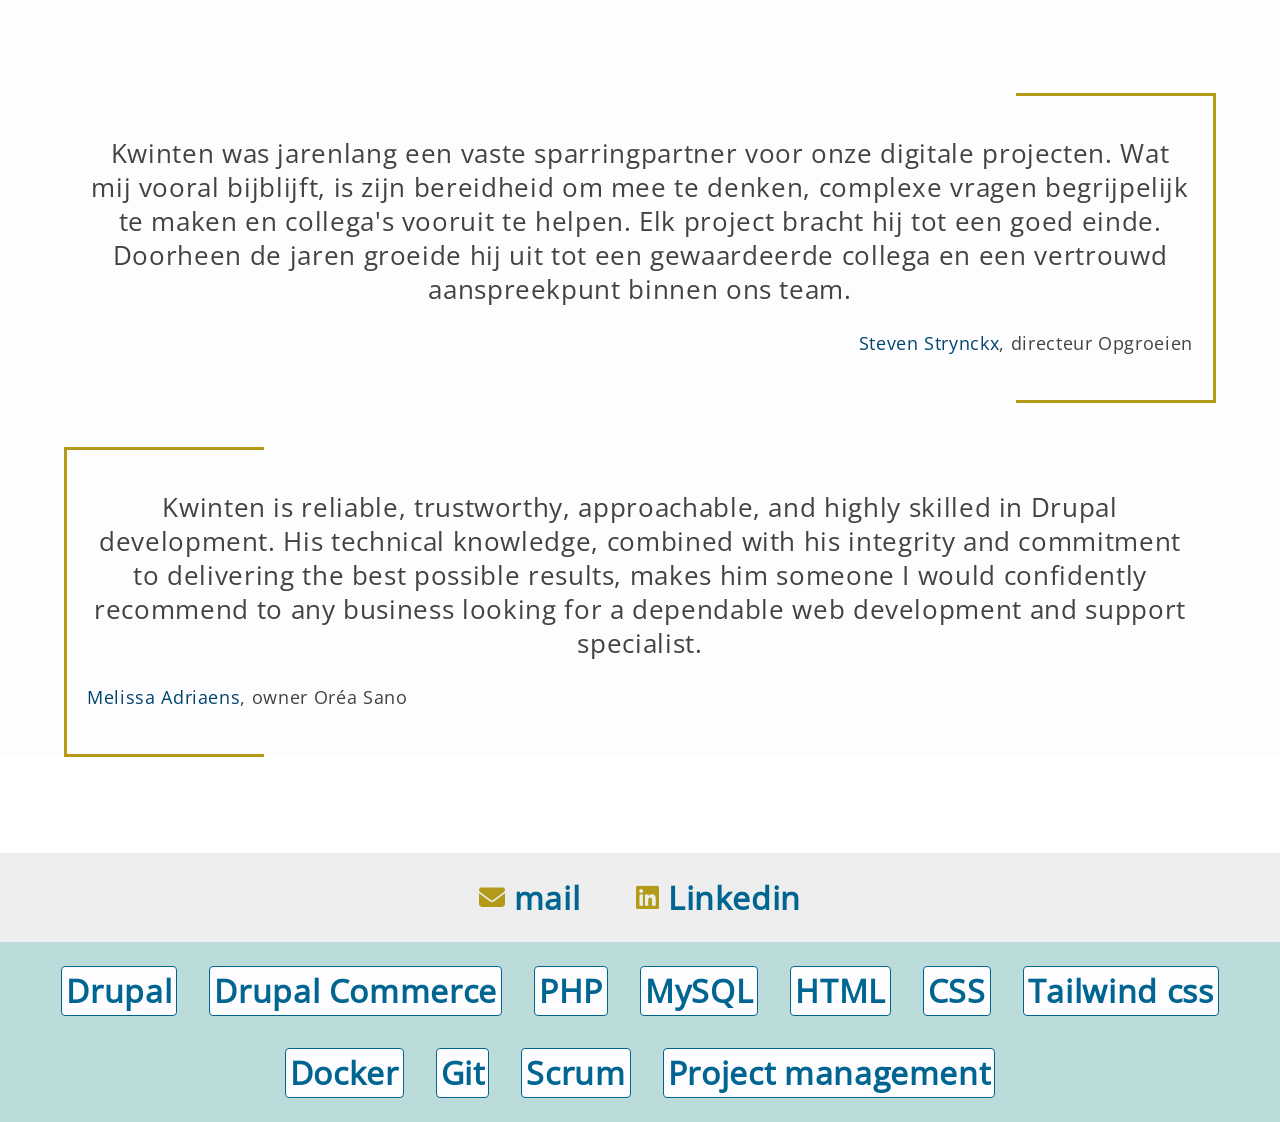
==== commit 01959485: "adding new certificate 2026" ====
--- a/index.html
+++ b/index.html
@@ -181,6 +181,11 @@
         <h2>Certificates</h2>
         <ul>
           <li>
+            <div class="when">2026</div>
+            <h3>Acquia Certified Developer - Drupal 11</h3>
+            <div class="where">Drupal</div>
+          </li>
+          <li>
             <div class="when">2017</div>
             <h3>Certified Scrum Master</h3>
             <div class="where">Scrum</div>
@@ -197,7 +202,7 @@
           </li>
           <li>
             <div class="when">2015</div>
-            <h3>Certified Developer</h3>
+            <h3>Acquia Certified Developer</h3>
             <div class="where">Drupal</div>
           </li>
         </ul>
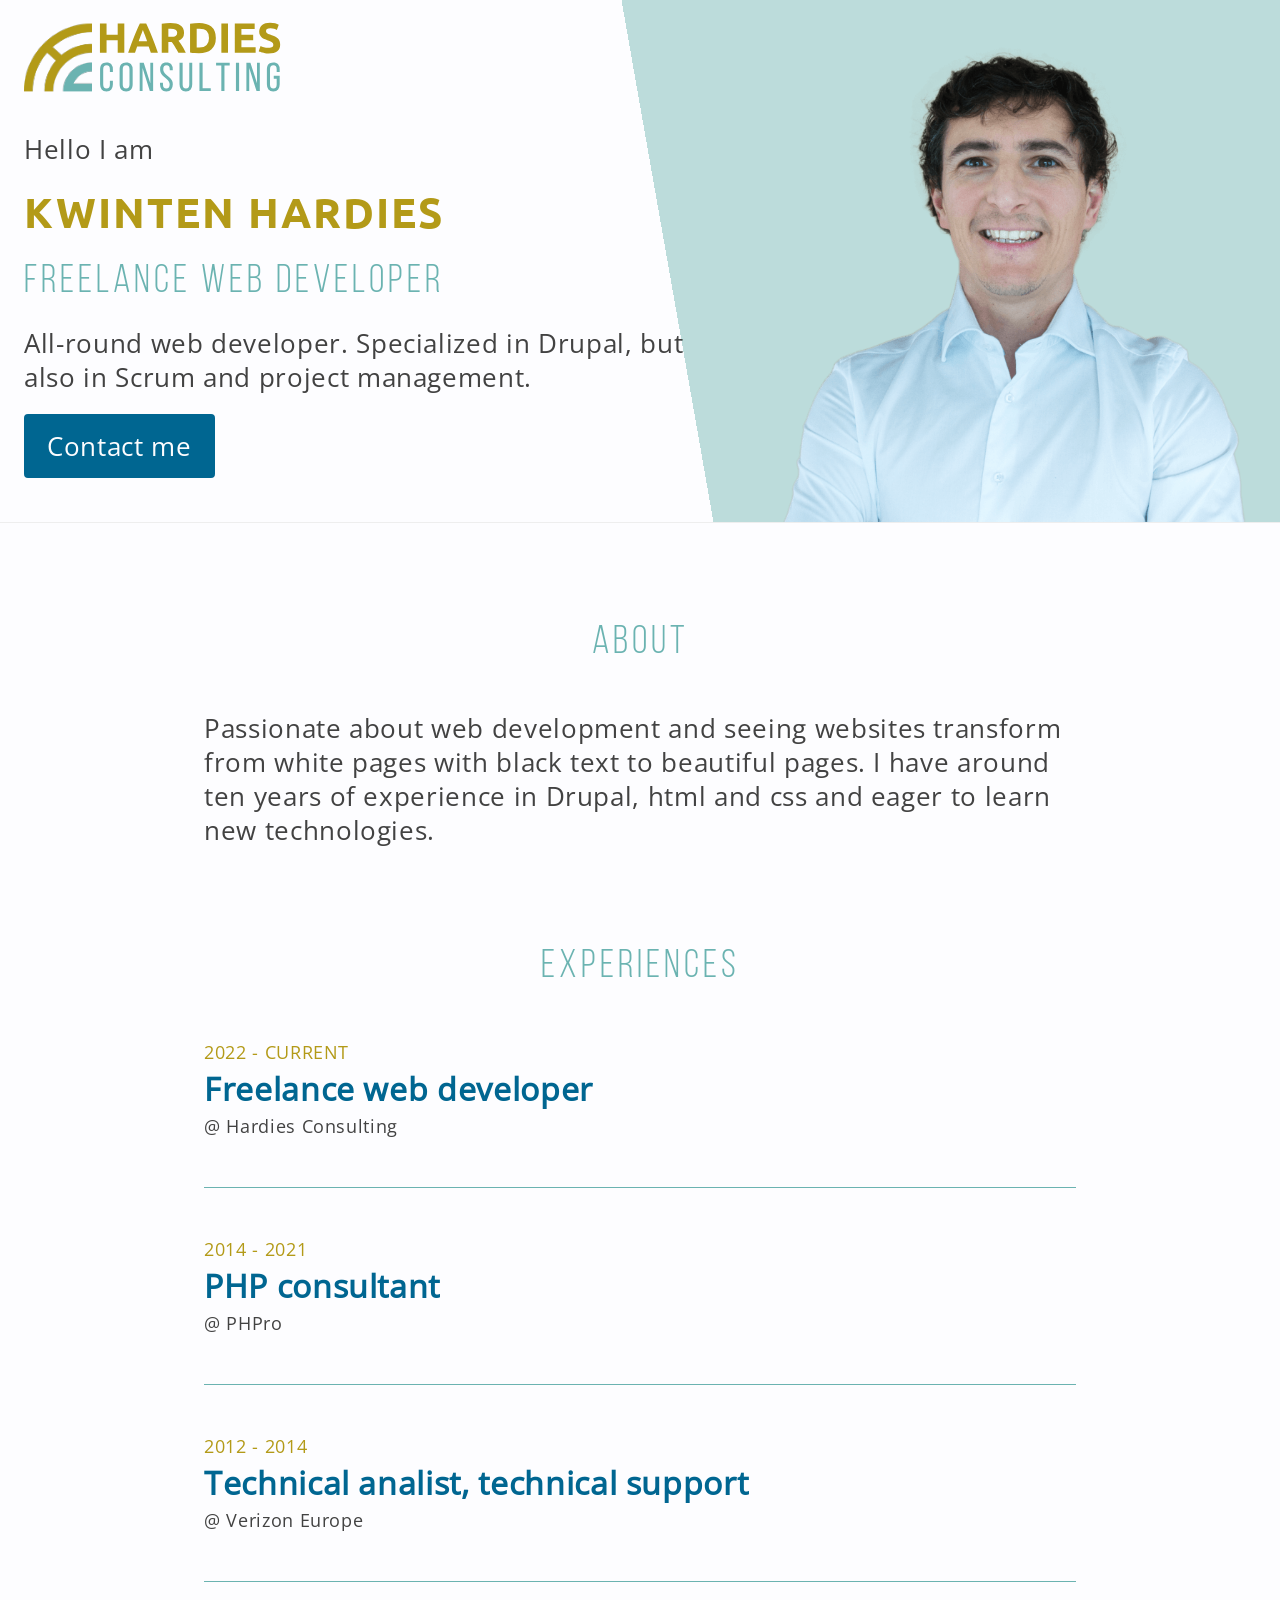
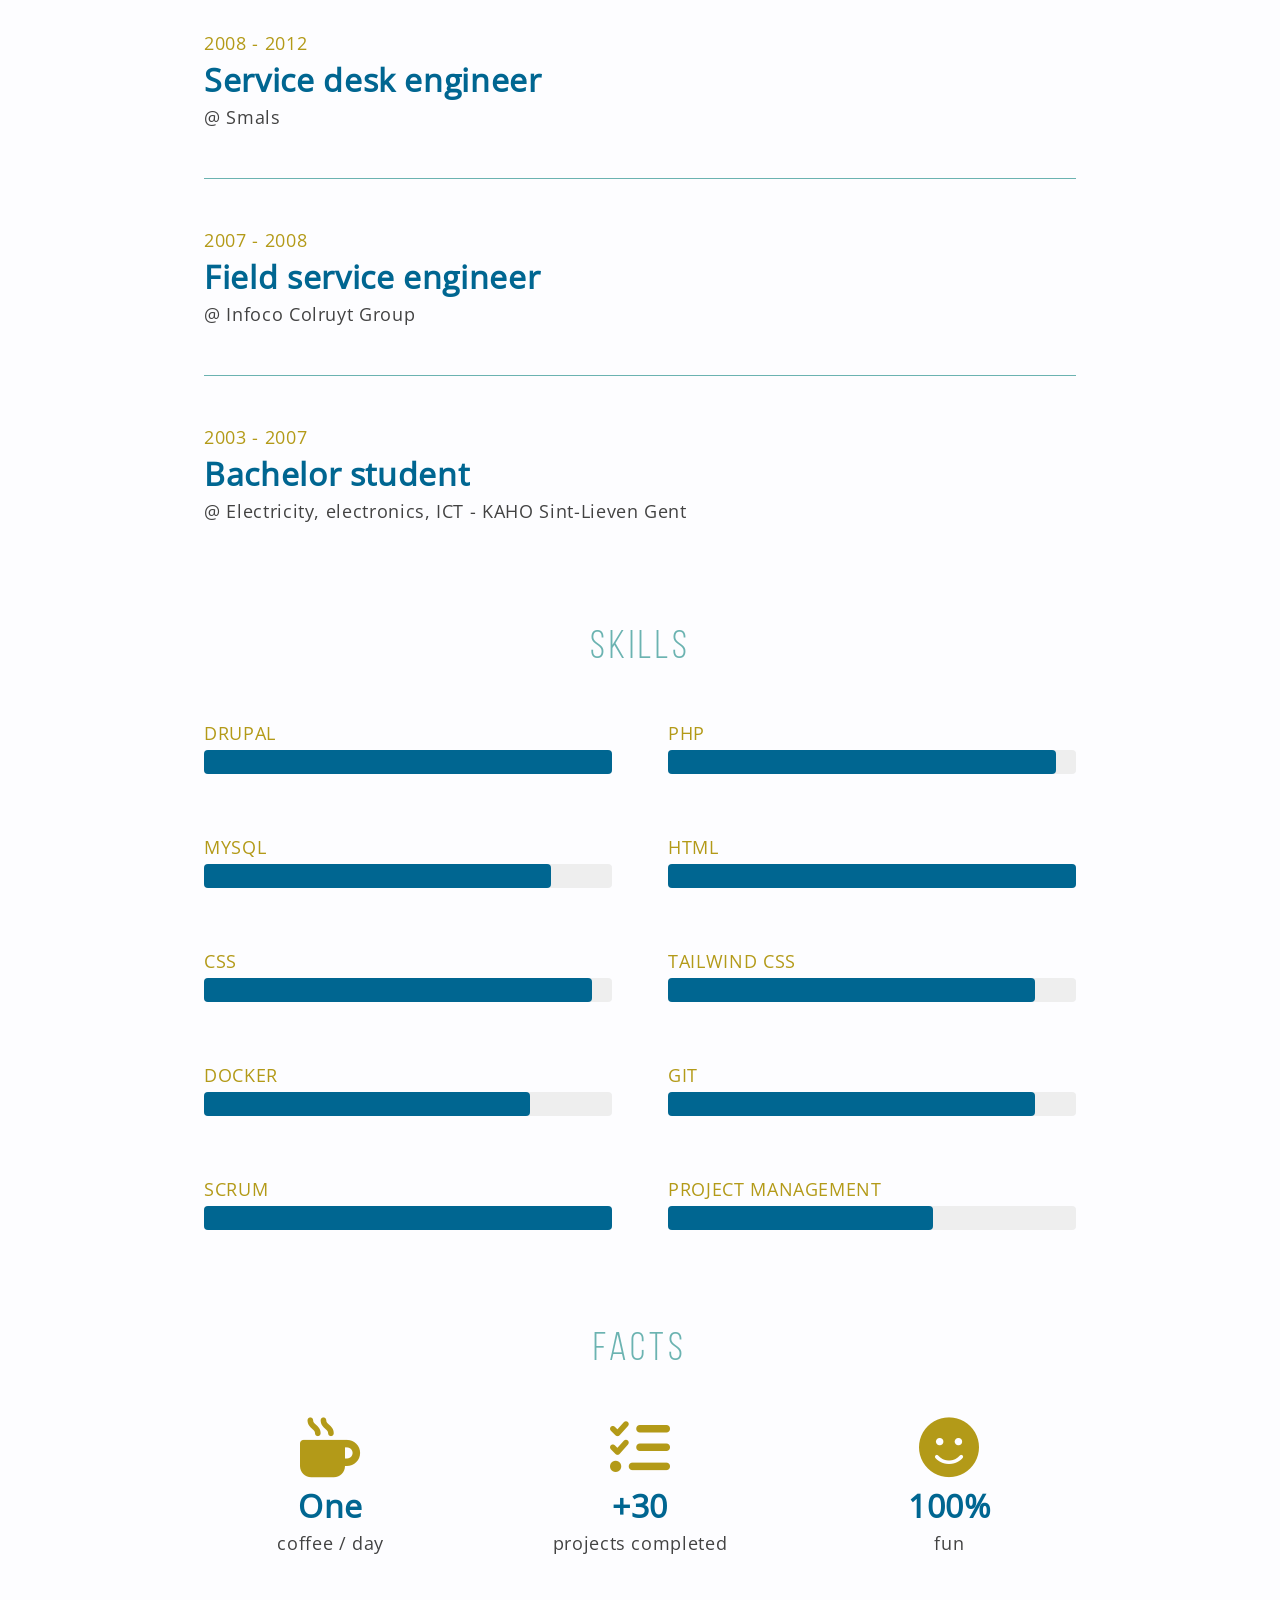
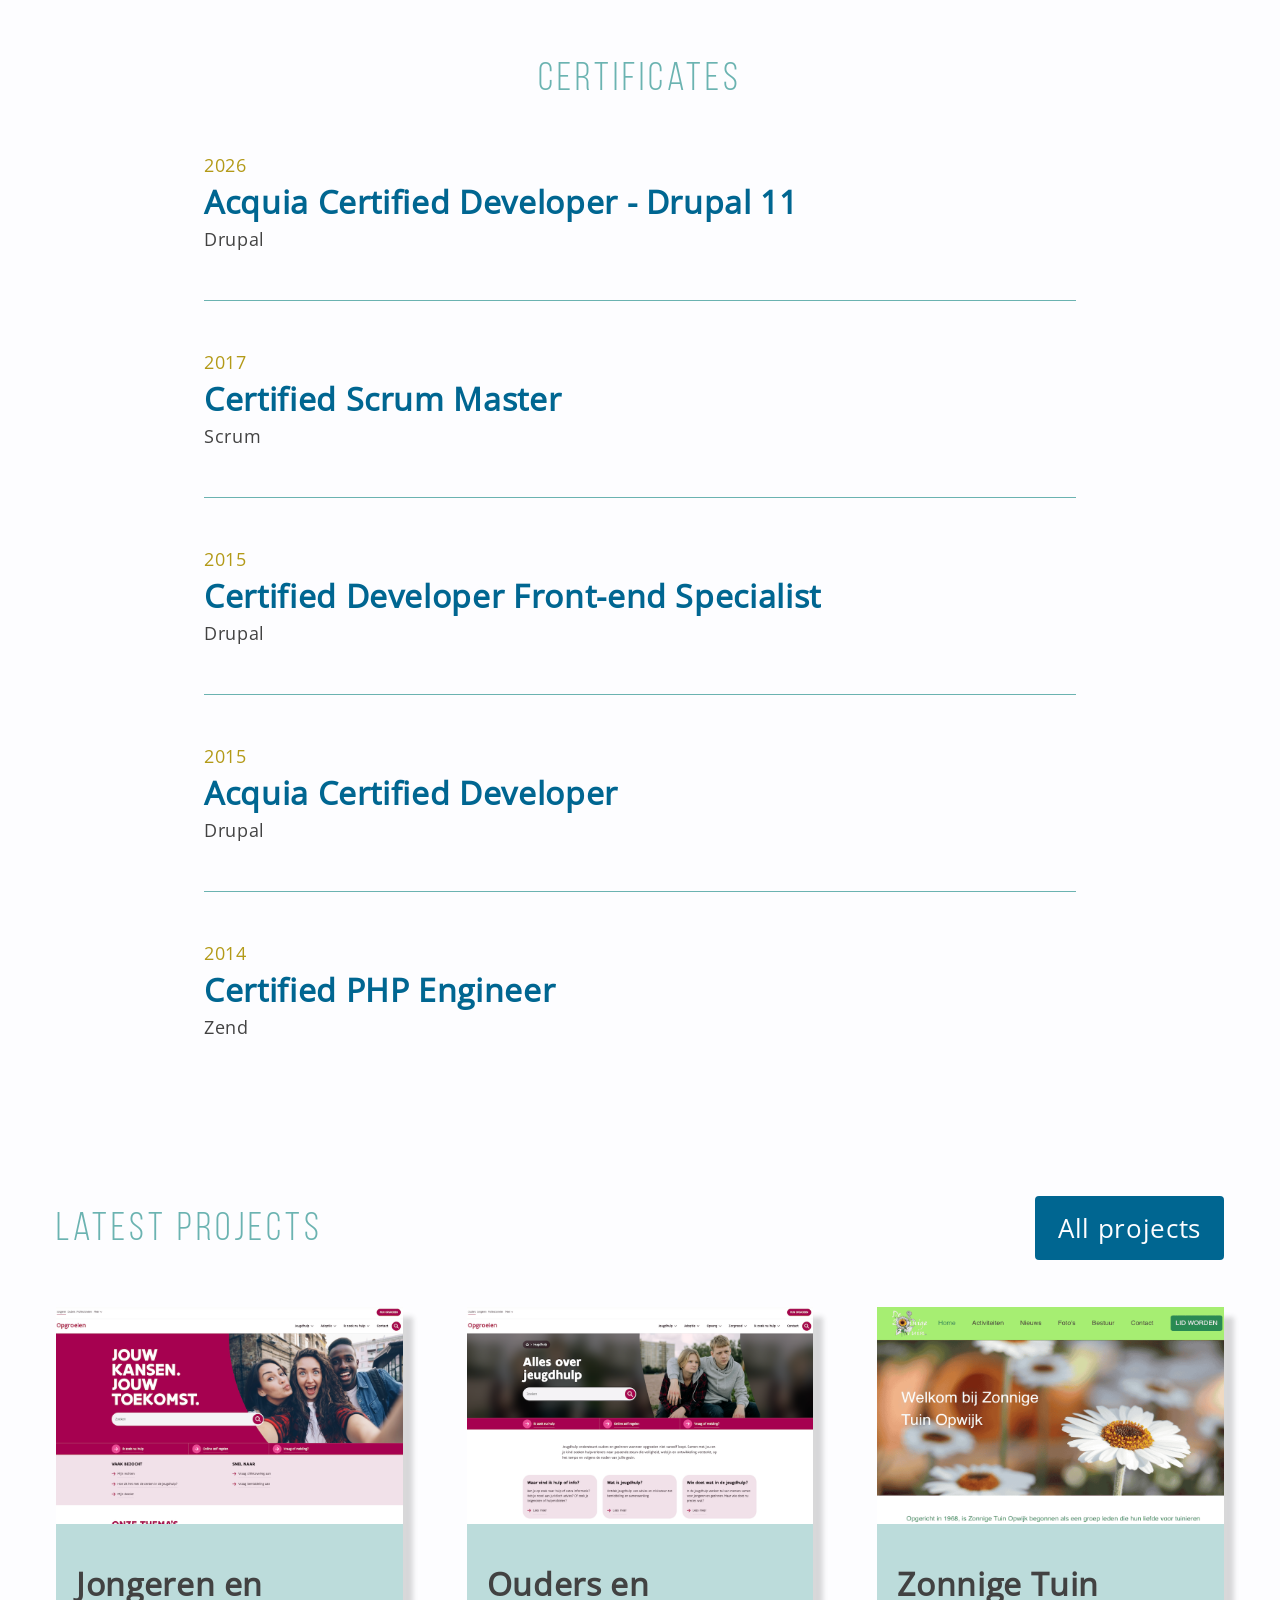
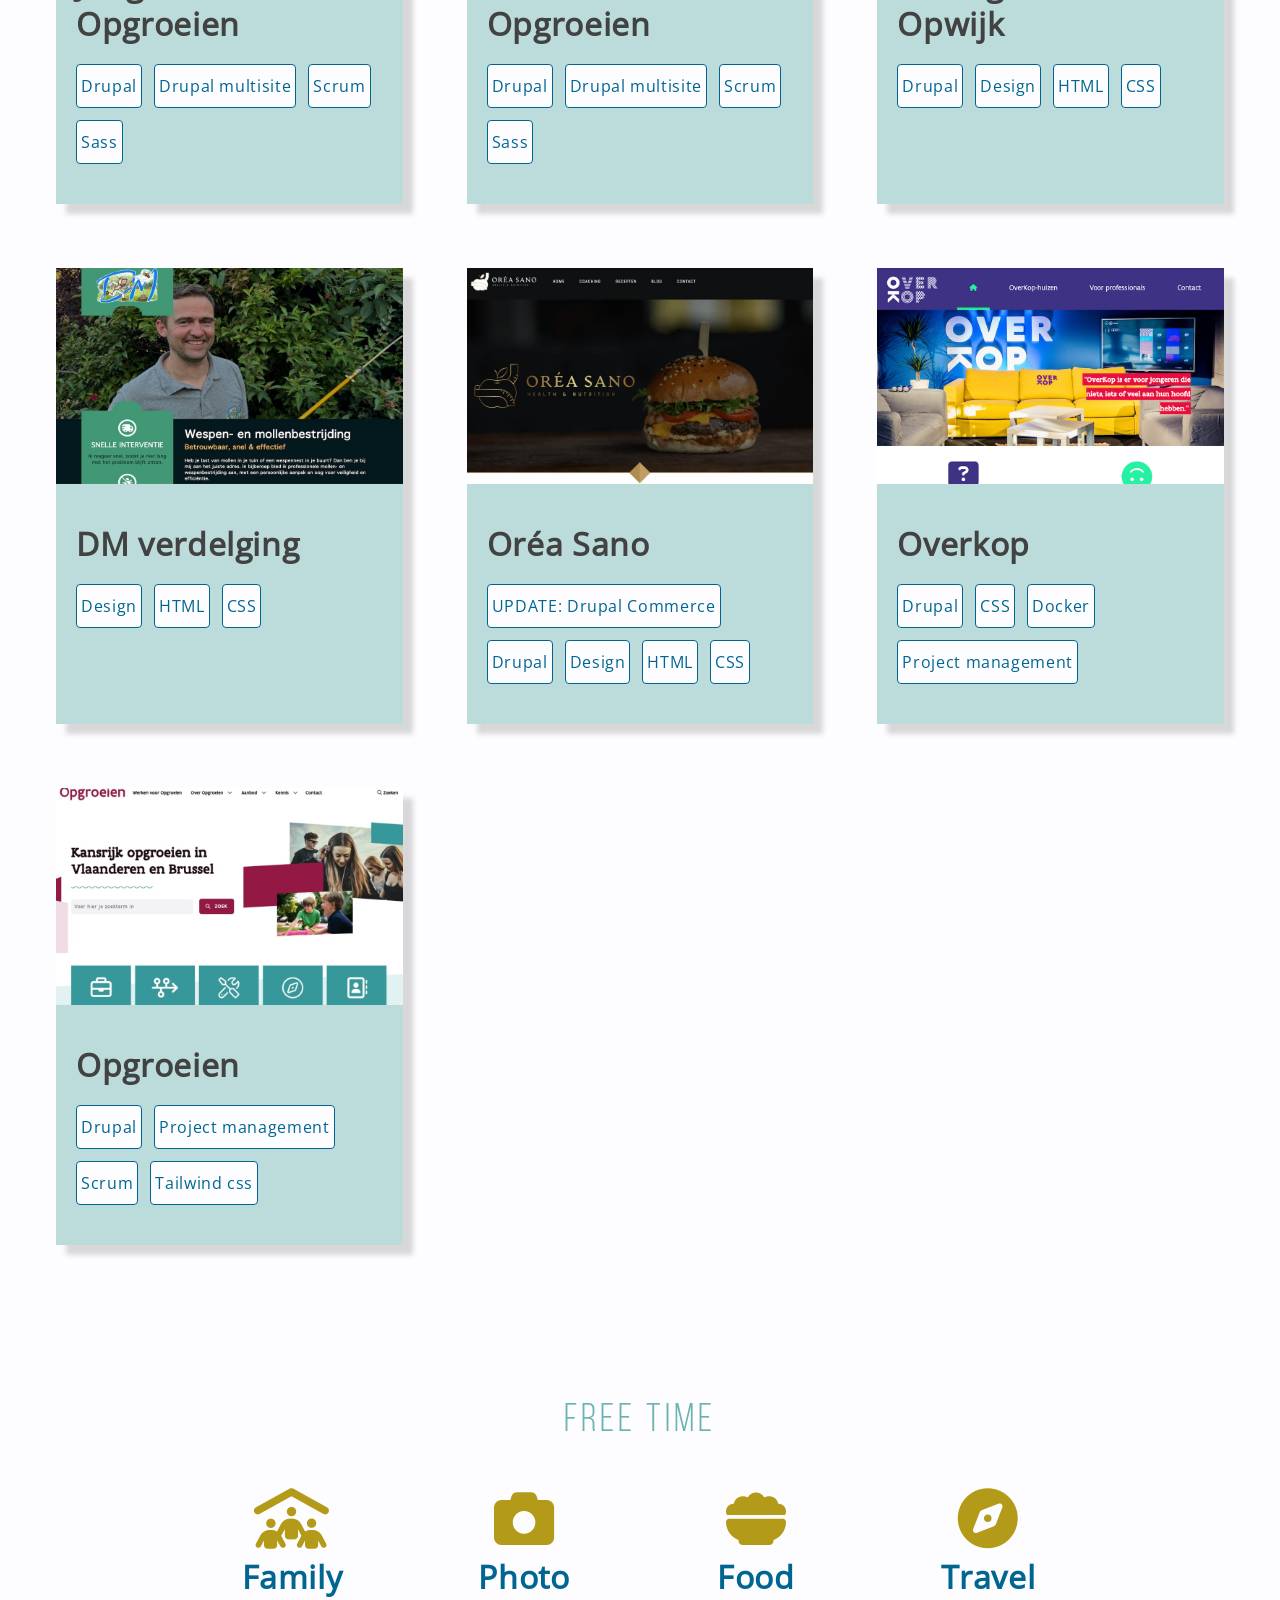
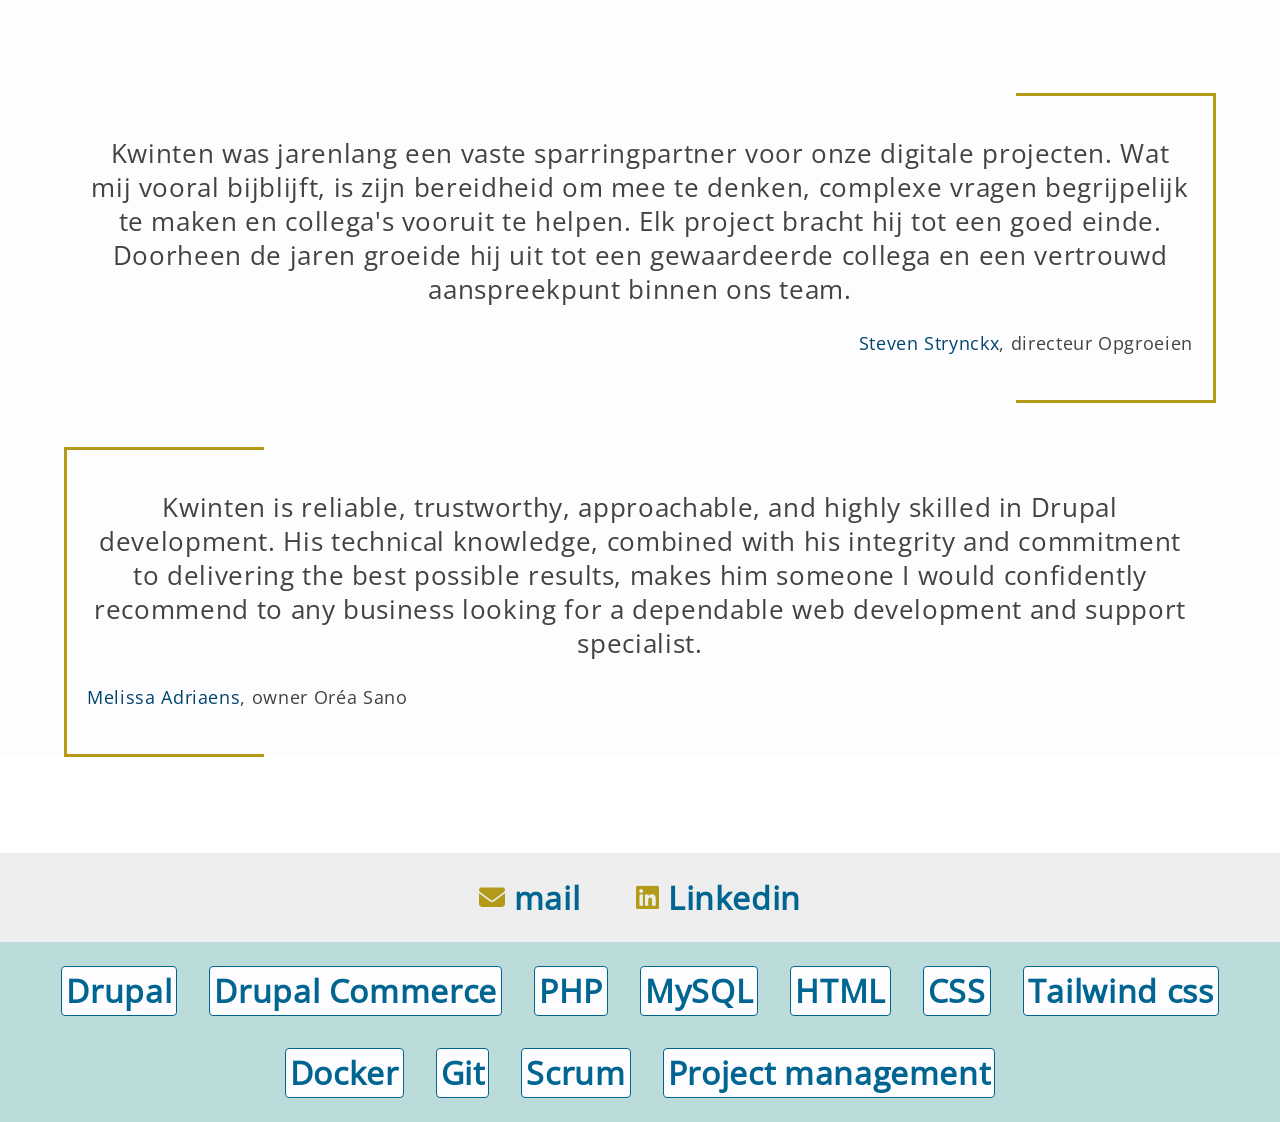
==== commit fcf6fdb9: "reflecting zend certification on 2014" ====
--- a/index.html
+++ b/index.html
@@ -197,13 +197,13 @@
           </li>
           <li>
             <div class="when">2015</div>
+            <h3>Acquia Certified Developer</h3>
+            <div class="where">Drupal</div>
+          </li>
+          <li>
+            <div class="when">2014</div>
             <h3>Certified PHP Engineer</h3>
             <div class="where">Zend</div>
-          </li>
-          <li>
-            <div class="when">2015</div>
-            <h3>Acquia Certified Developer</h3>
-            <div class="where">Drupal</div>
           </li>
         </ul>
       </section>
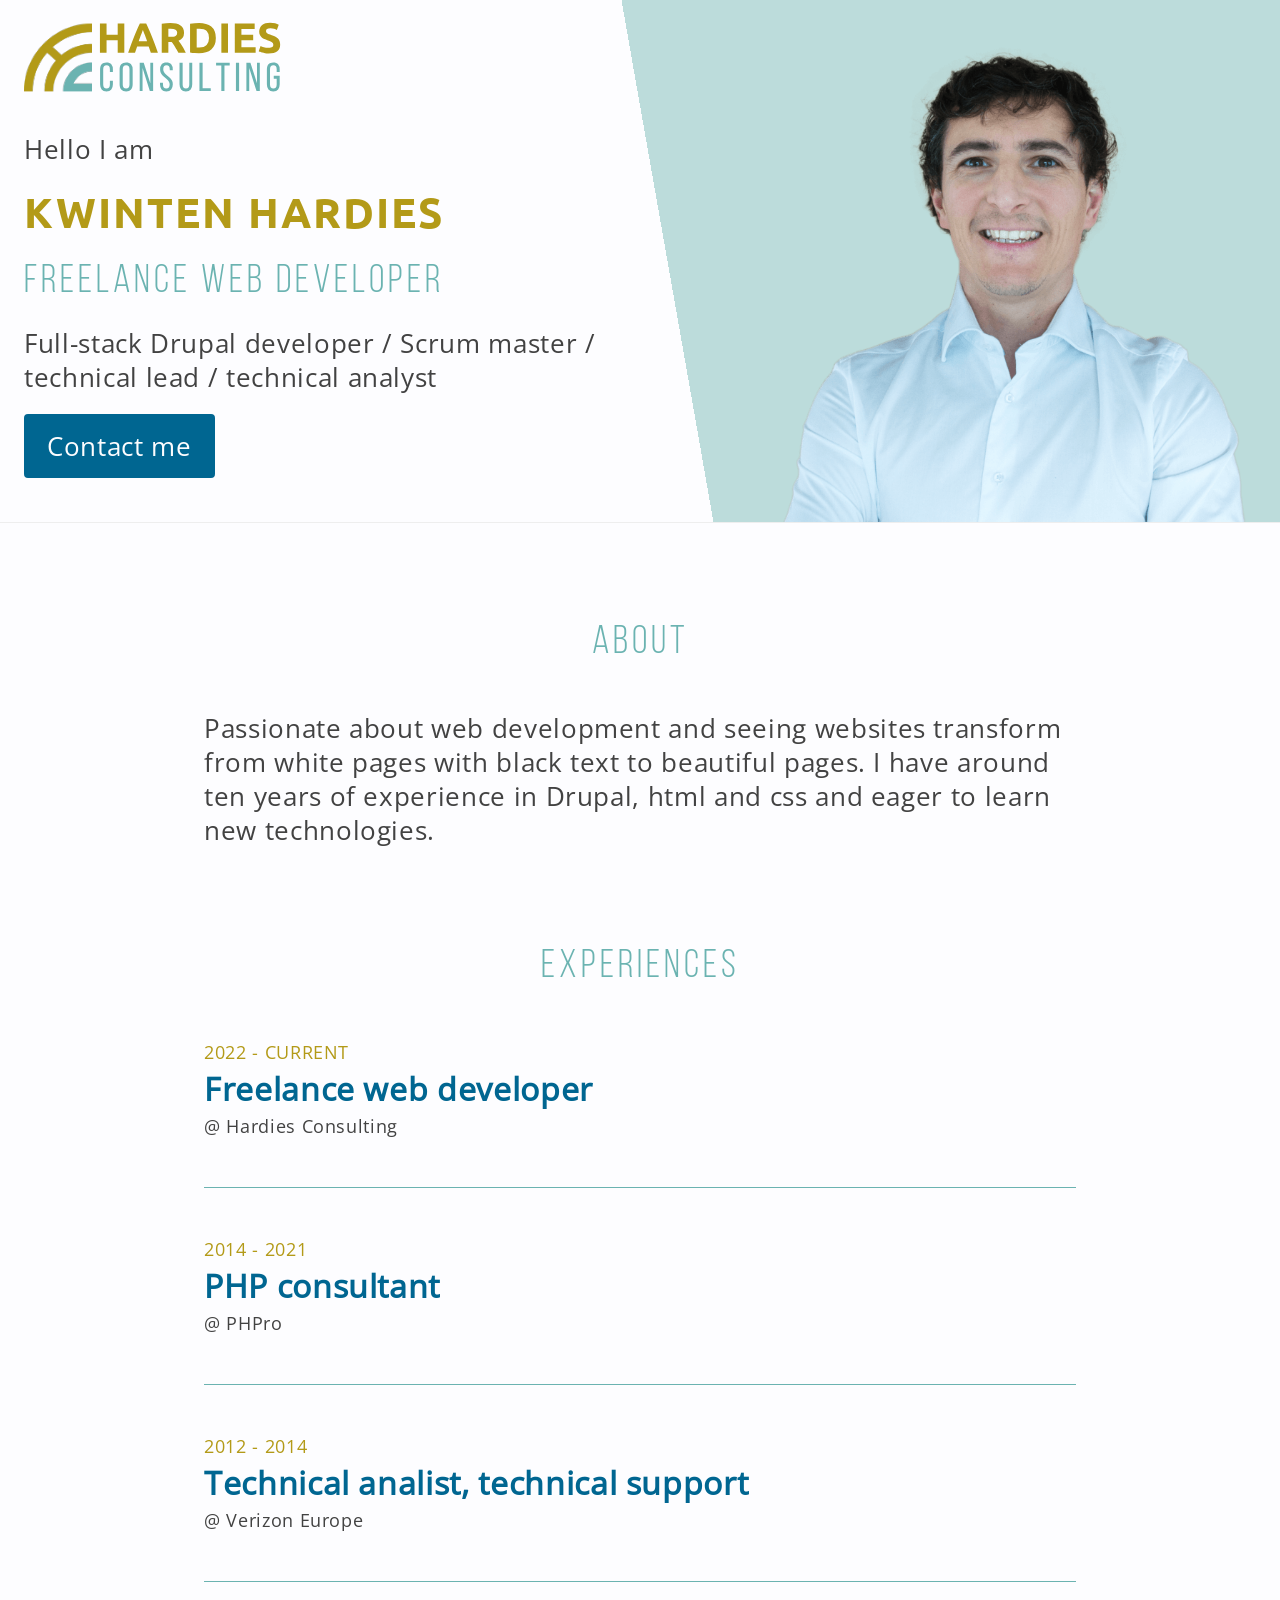
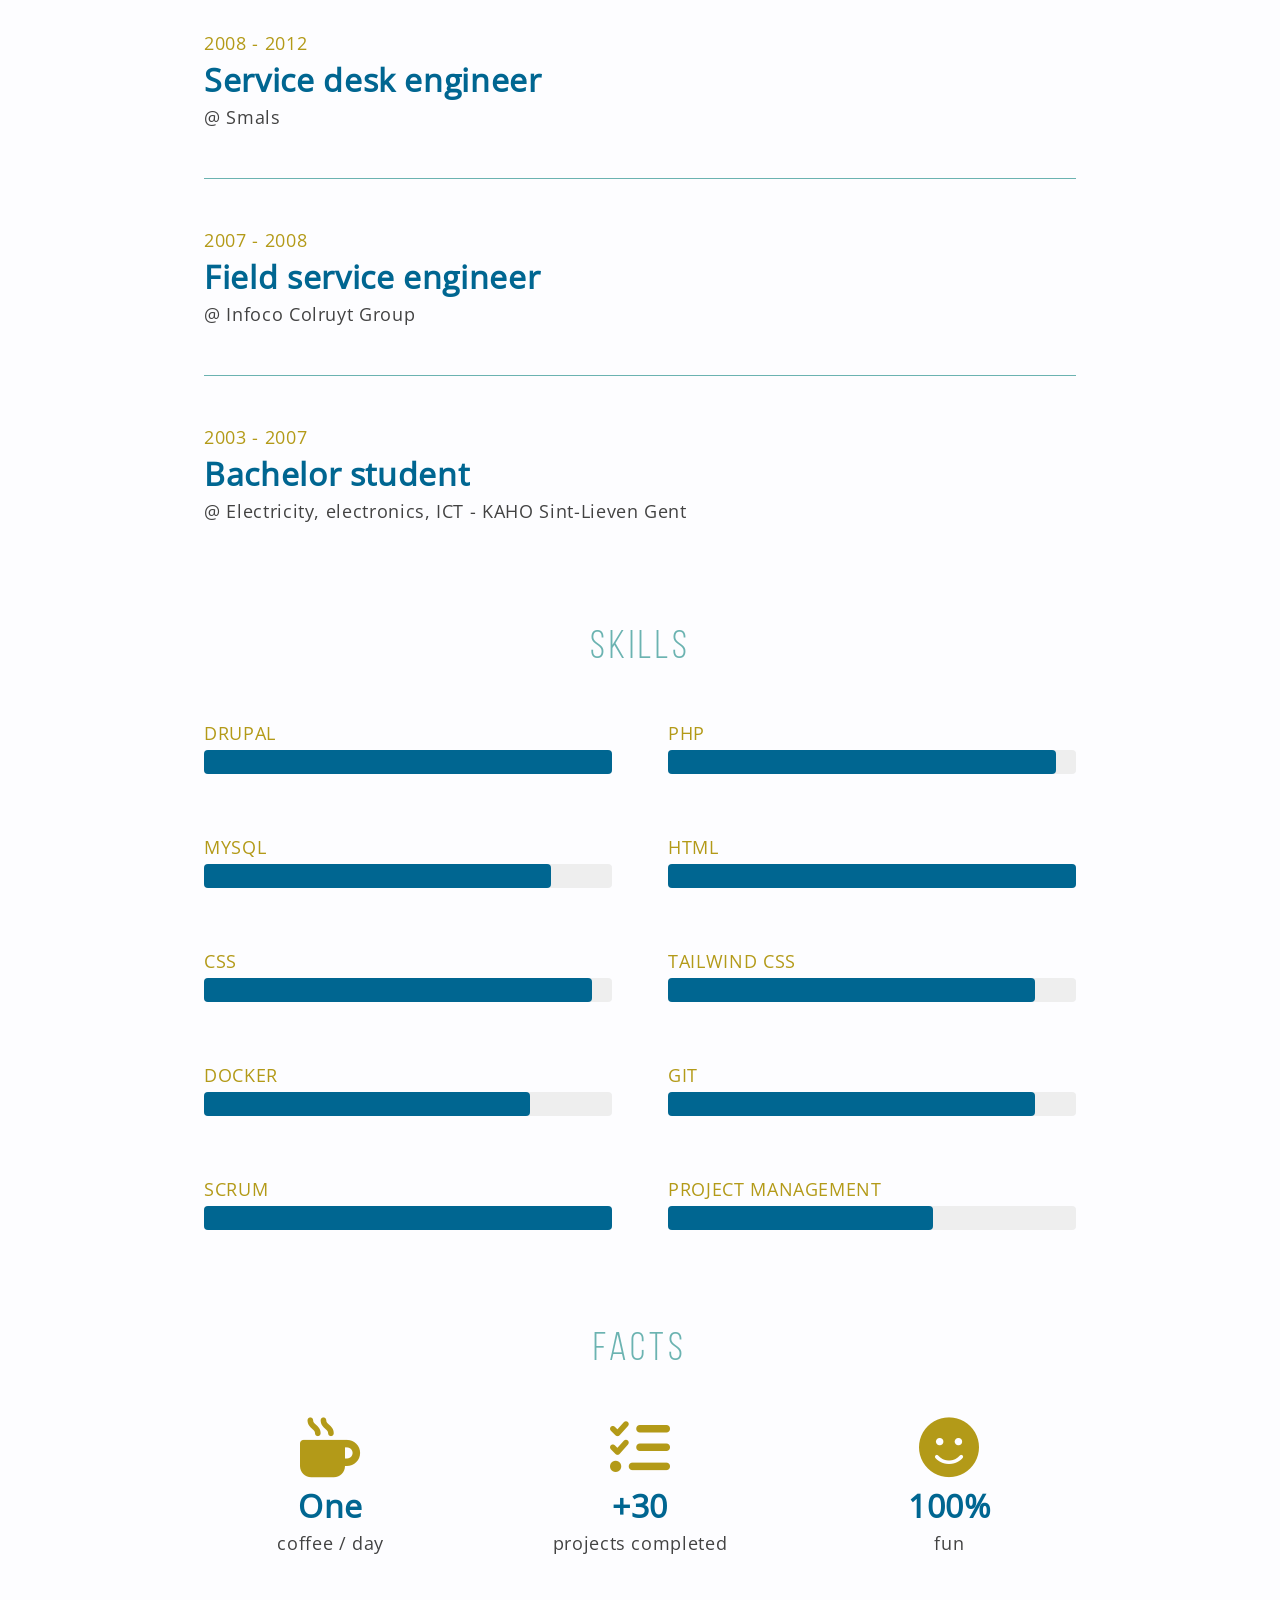
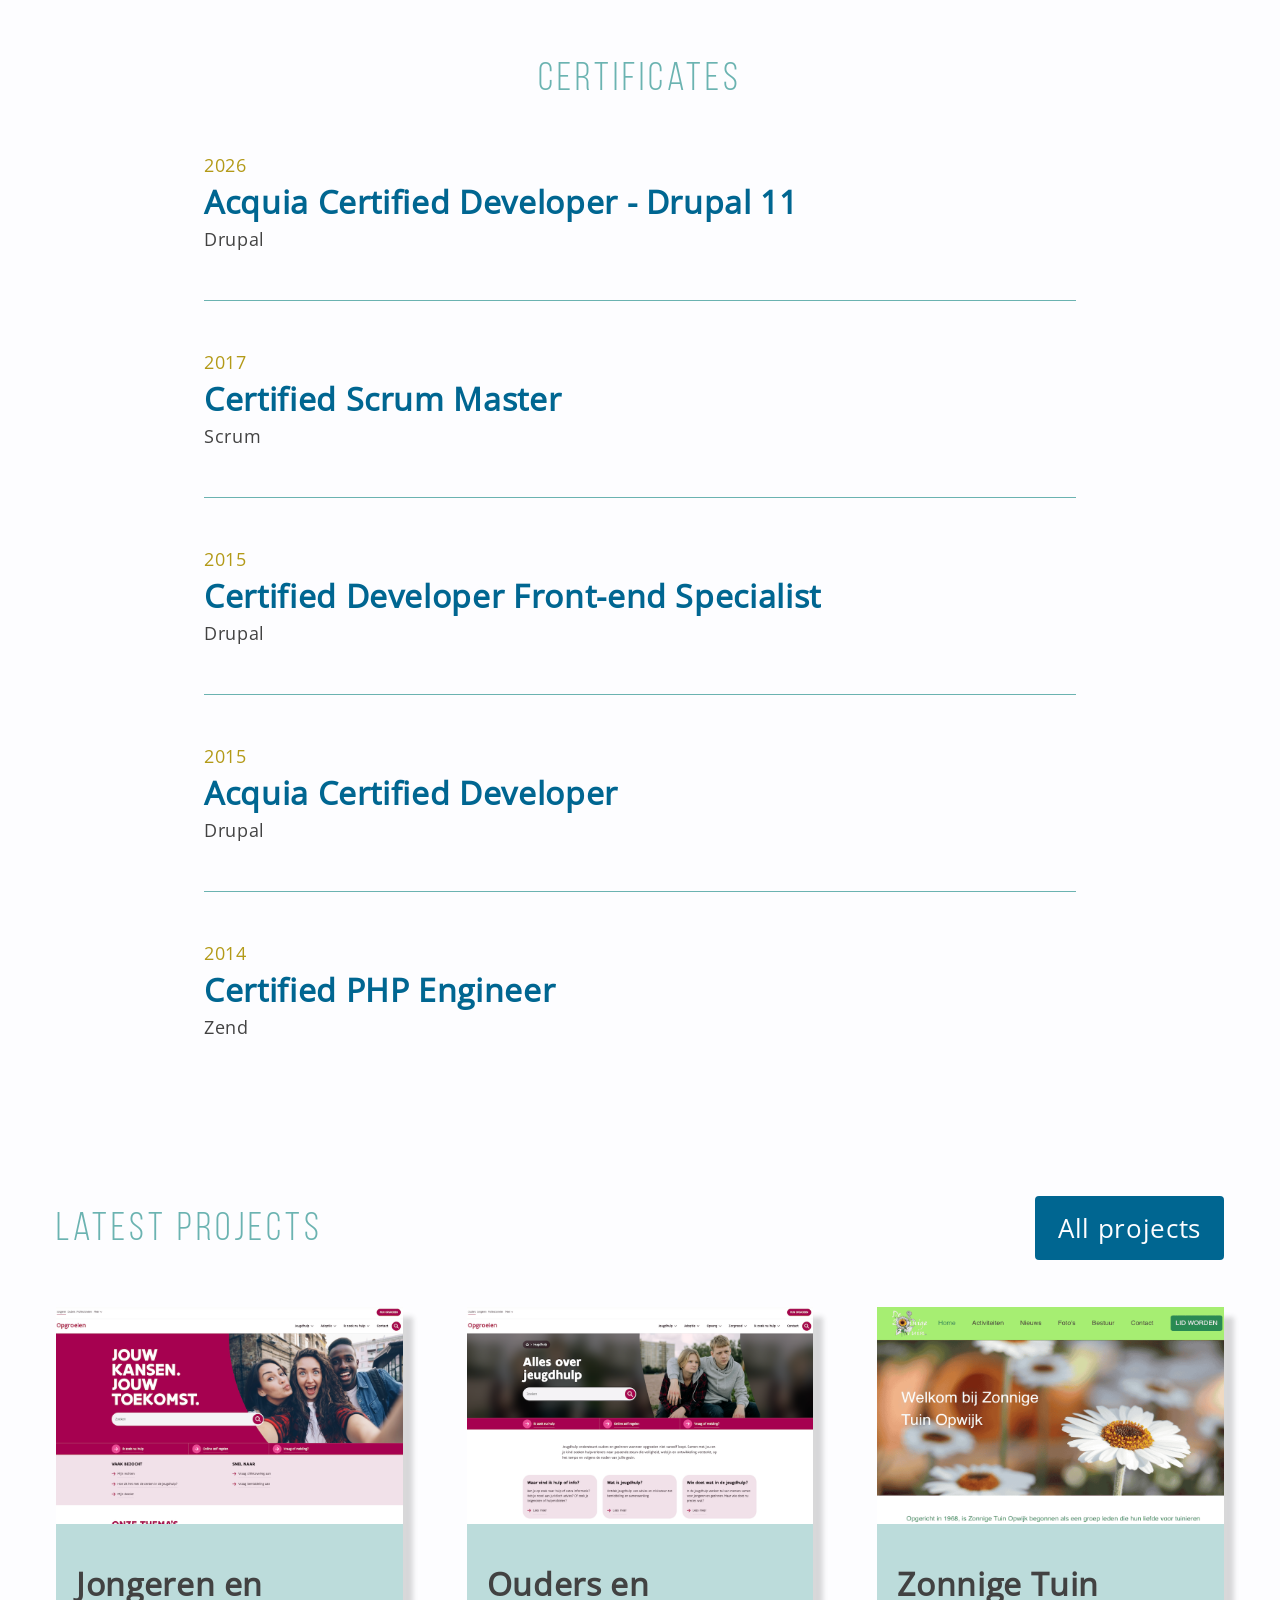
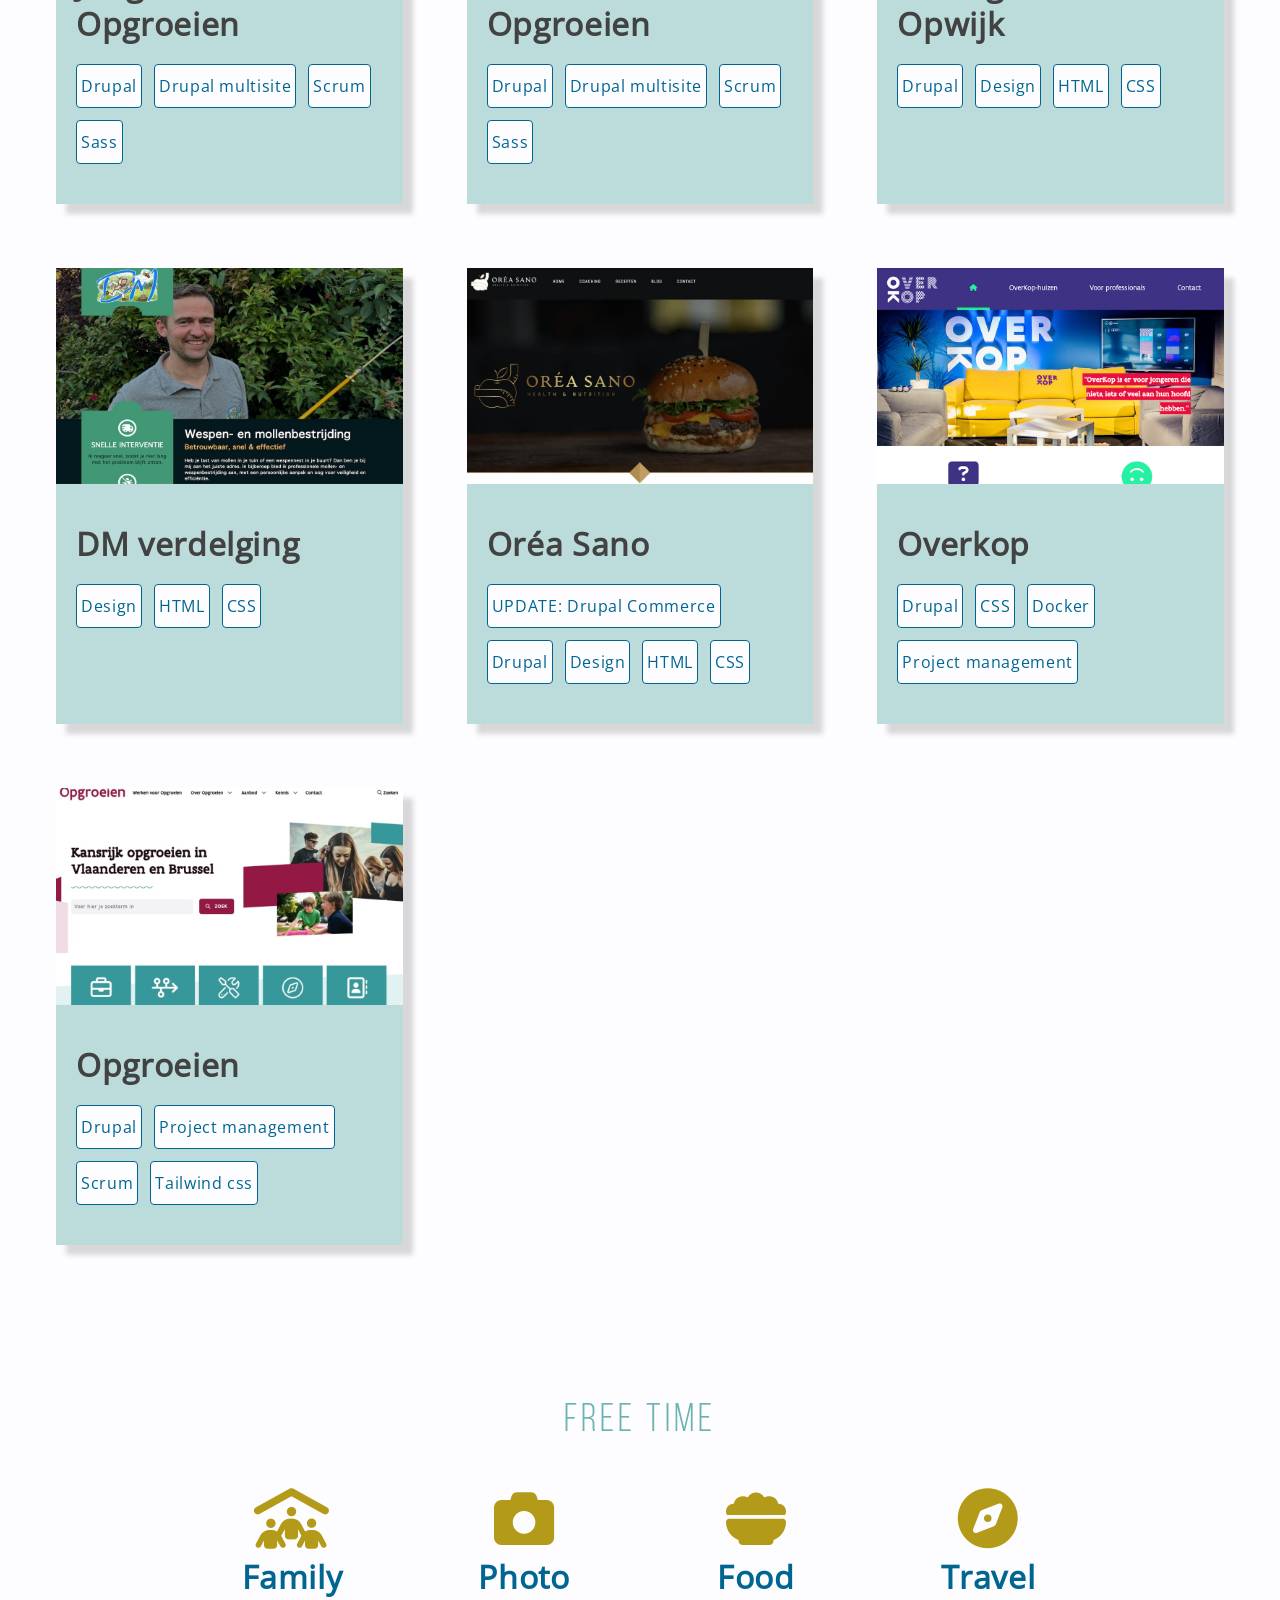
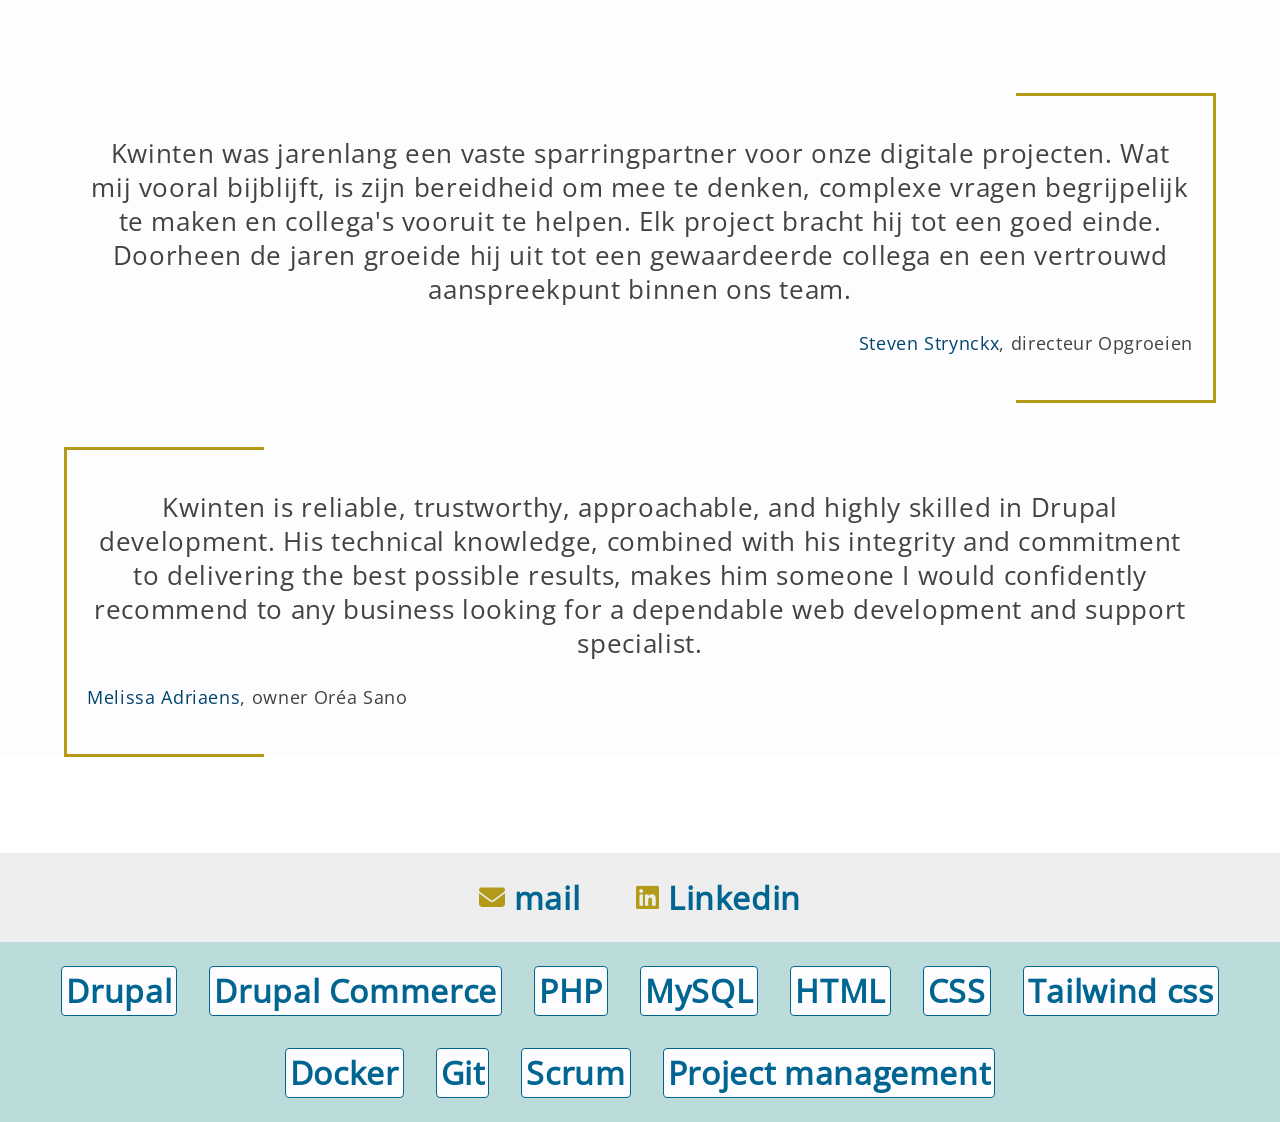
==== commit d2f5ec39: "adding scrum more in the picture" ====
--- a/index.html
+++ b/index.html
@@ -40,7 +40,7 @@
             <span> Hello I am </span>
             <h1>Kwinten Hardies</h1>
             <h2>Freelance web developer</h2>
-            <p>All-round web developer. Specialized in Drupal, but also in Scrum and project management.</p>
+            <p>Full-stack Drupal developer / Scrum master / technical lead / technical analyst</p>
             <a href="mailto:kwinten@hardiesconsulting.be" target="_blank" class="btn">Contact me</a>
           </div>
           <div class="hero-content-right">
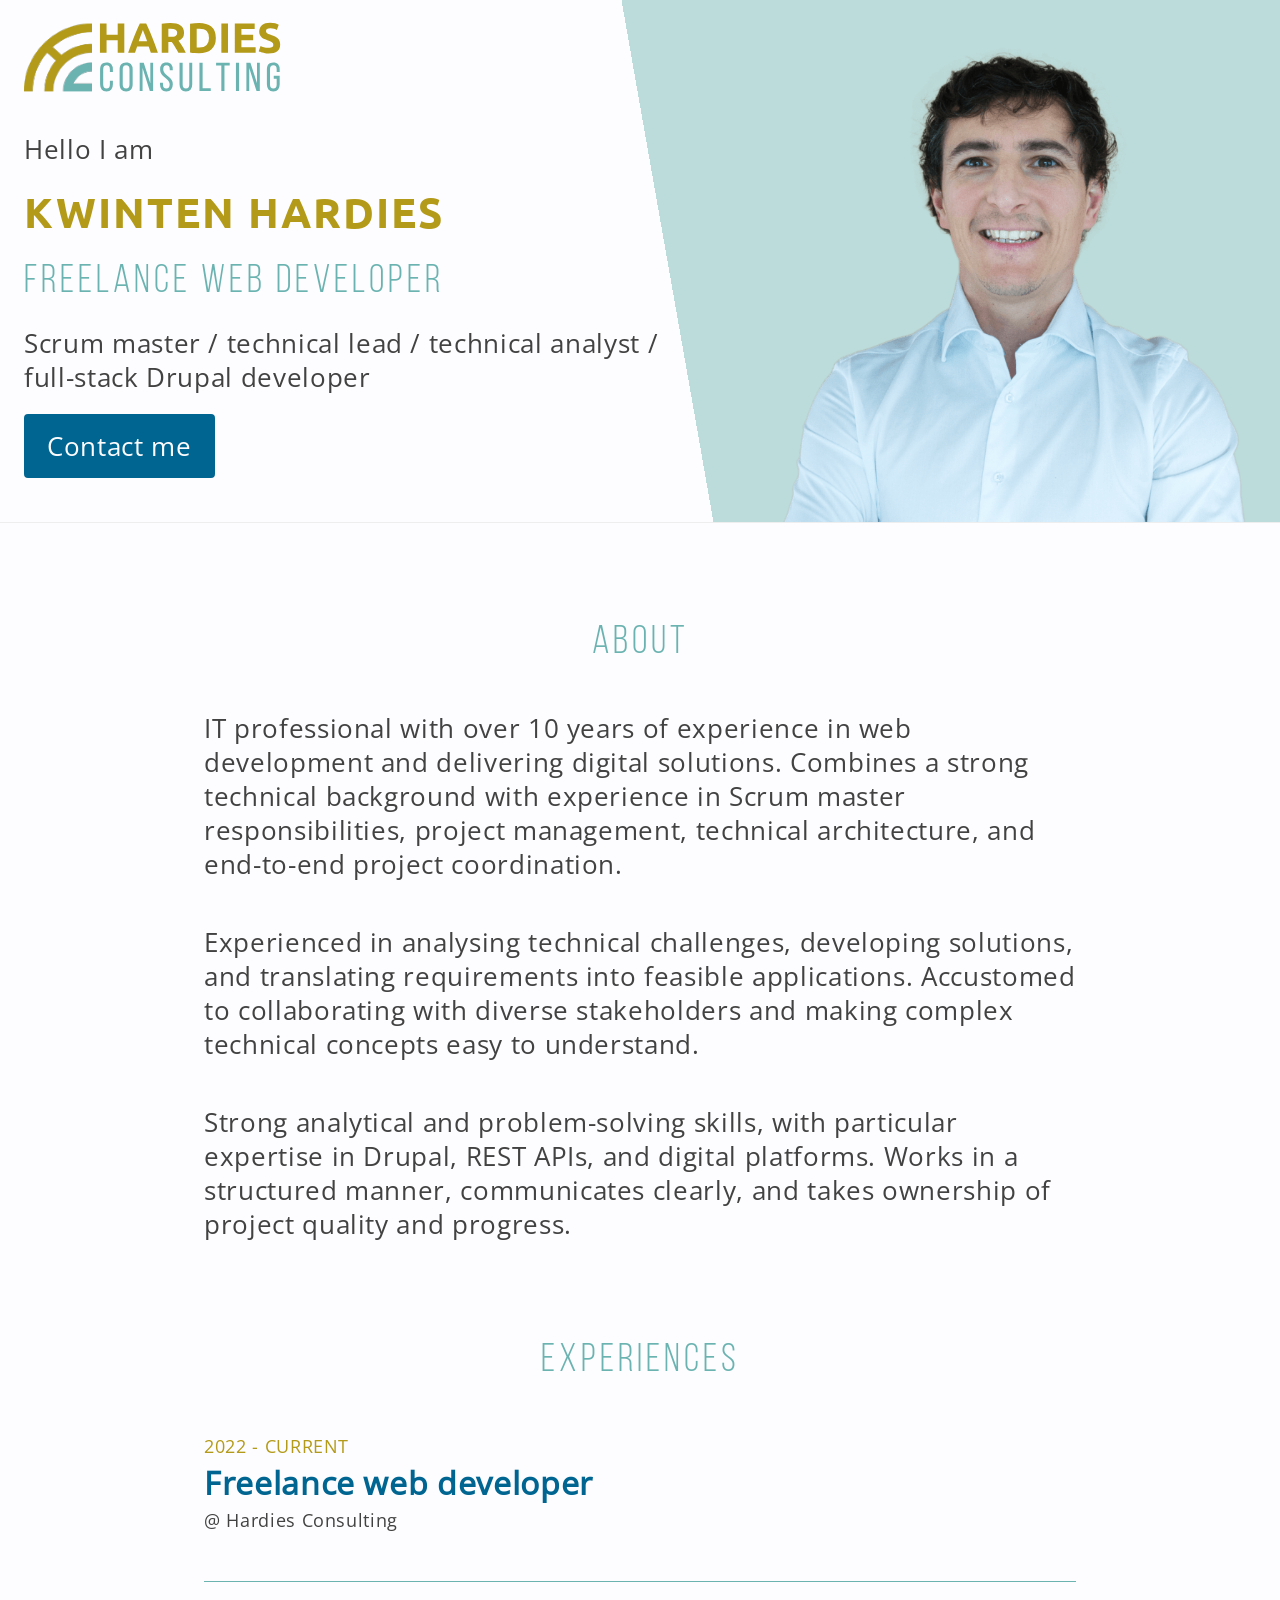
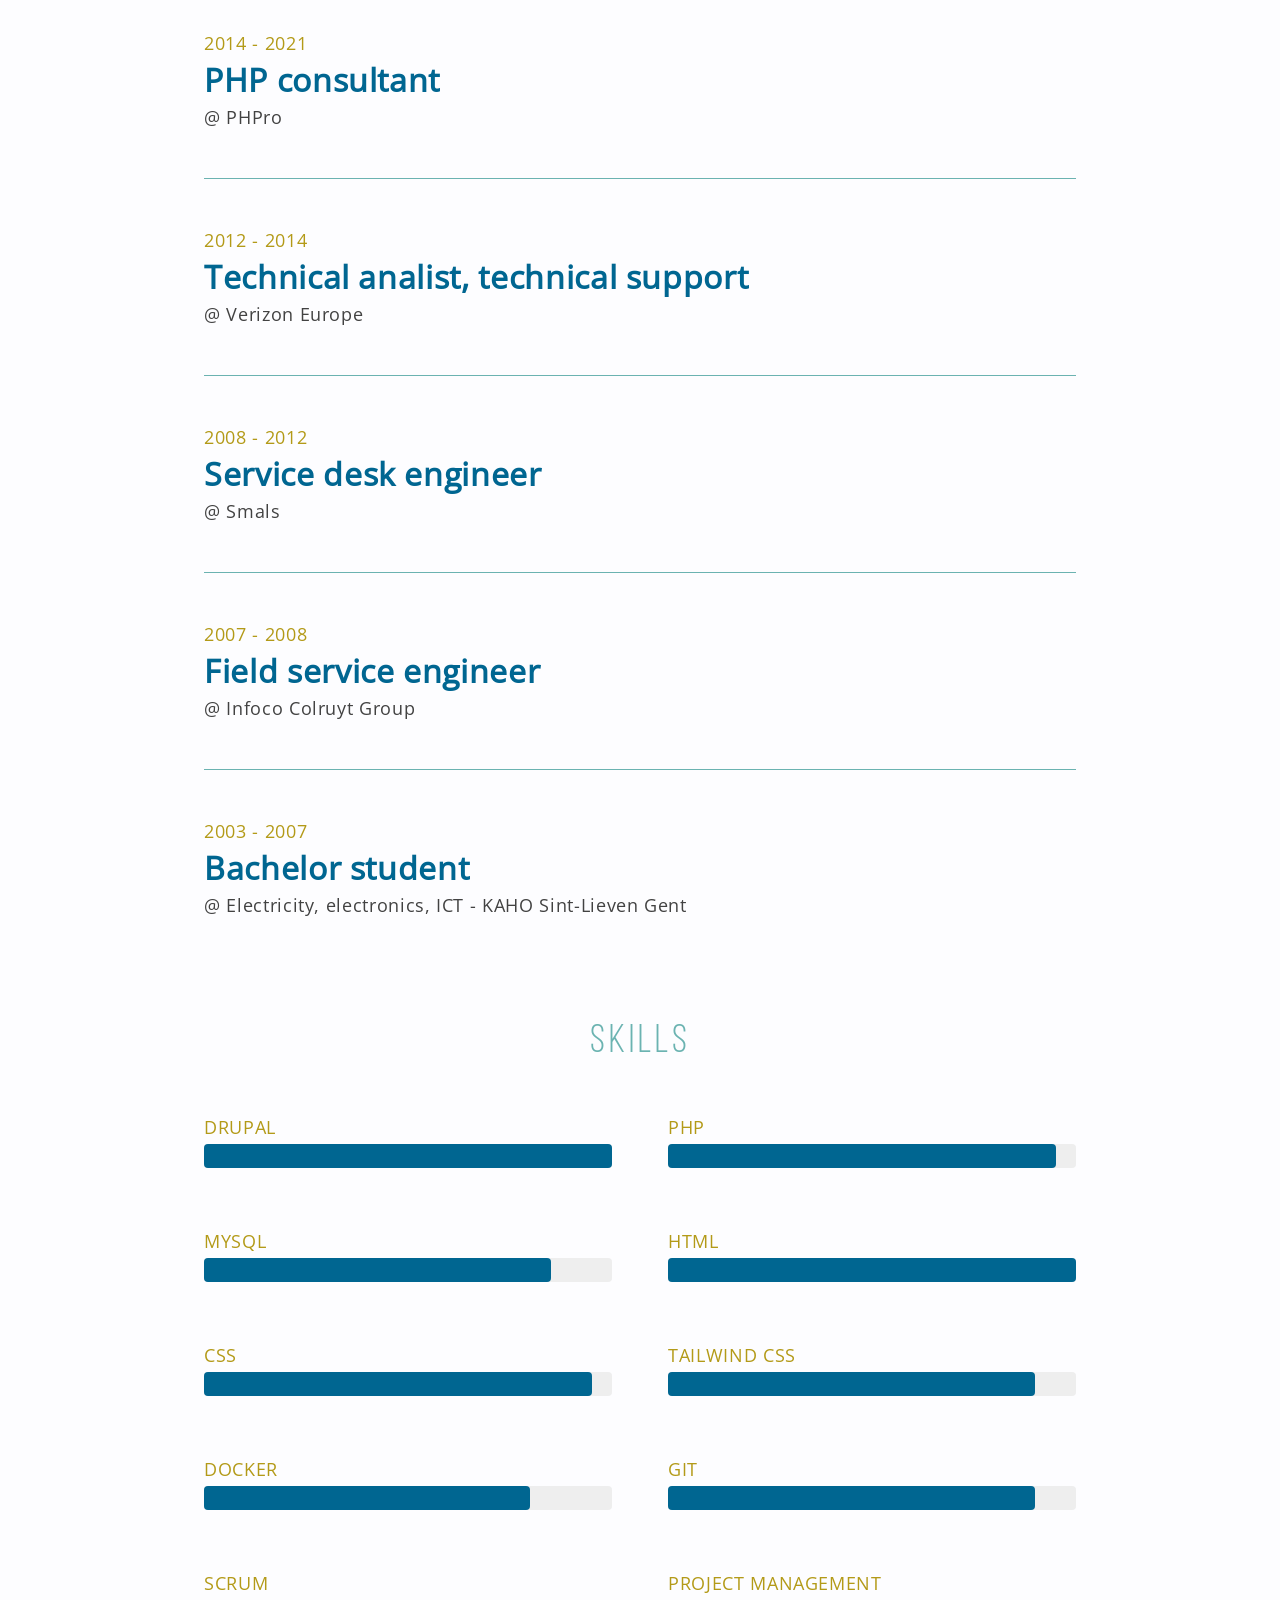
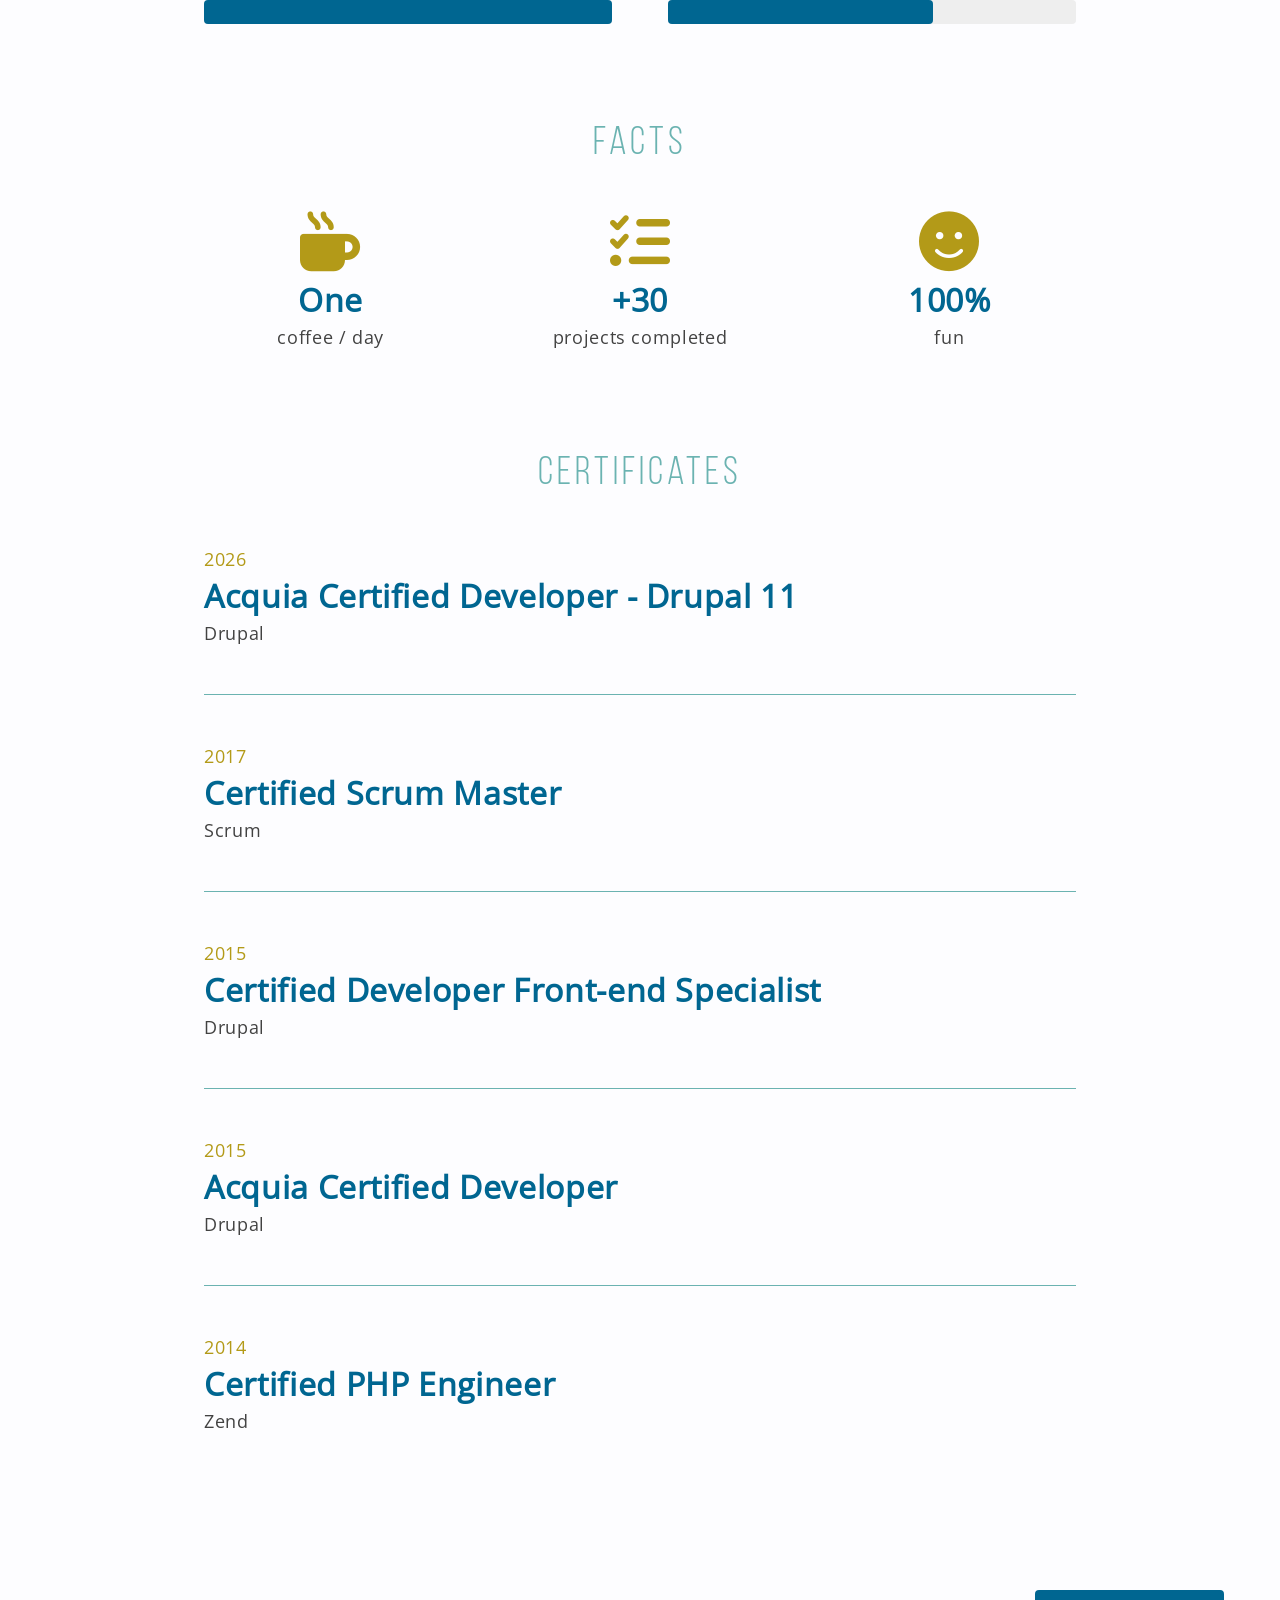
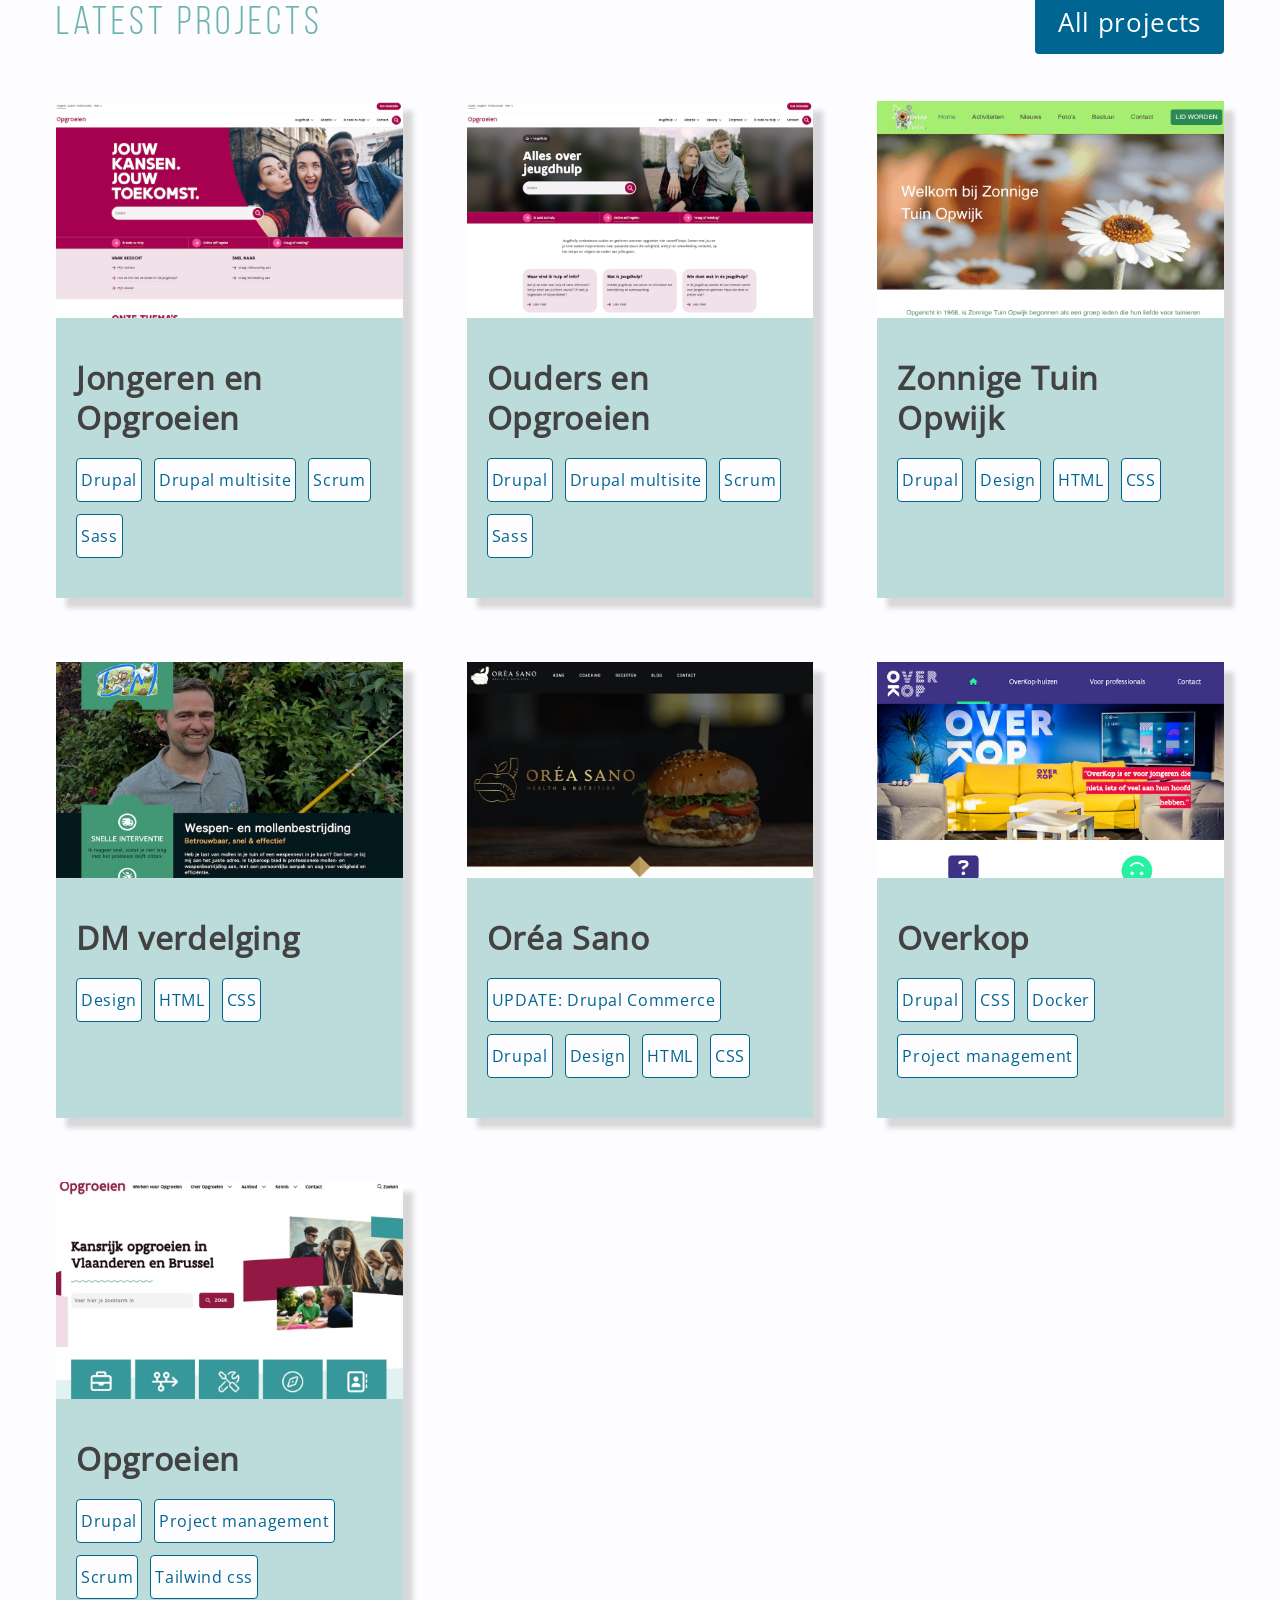
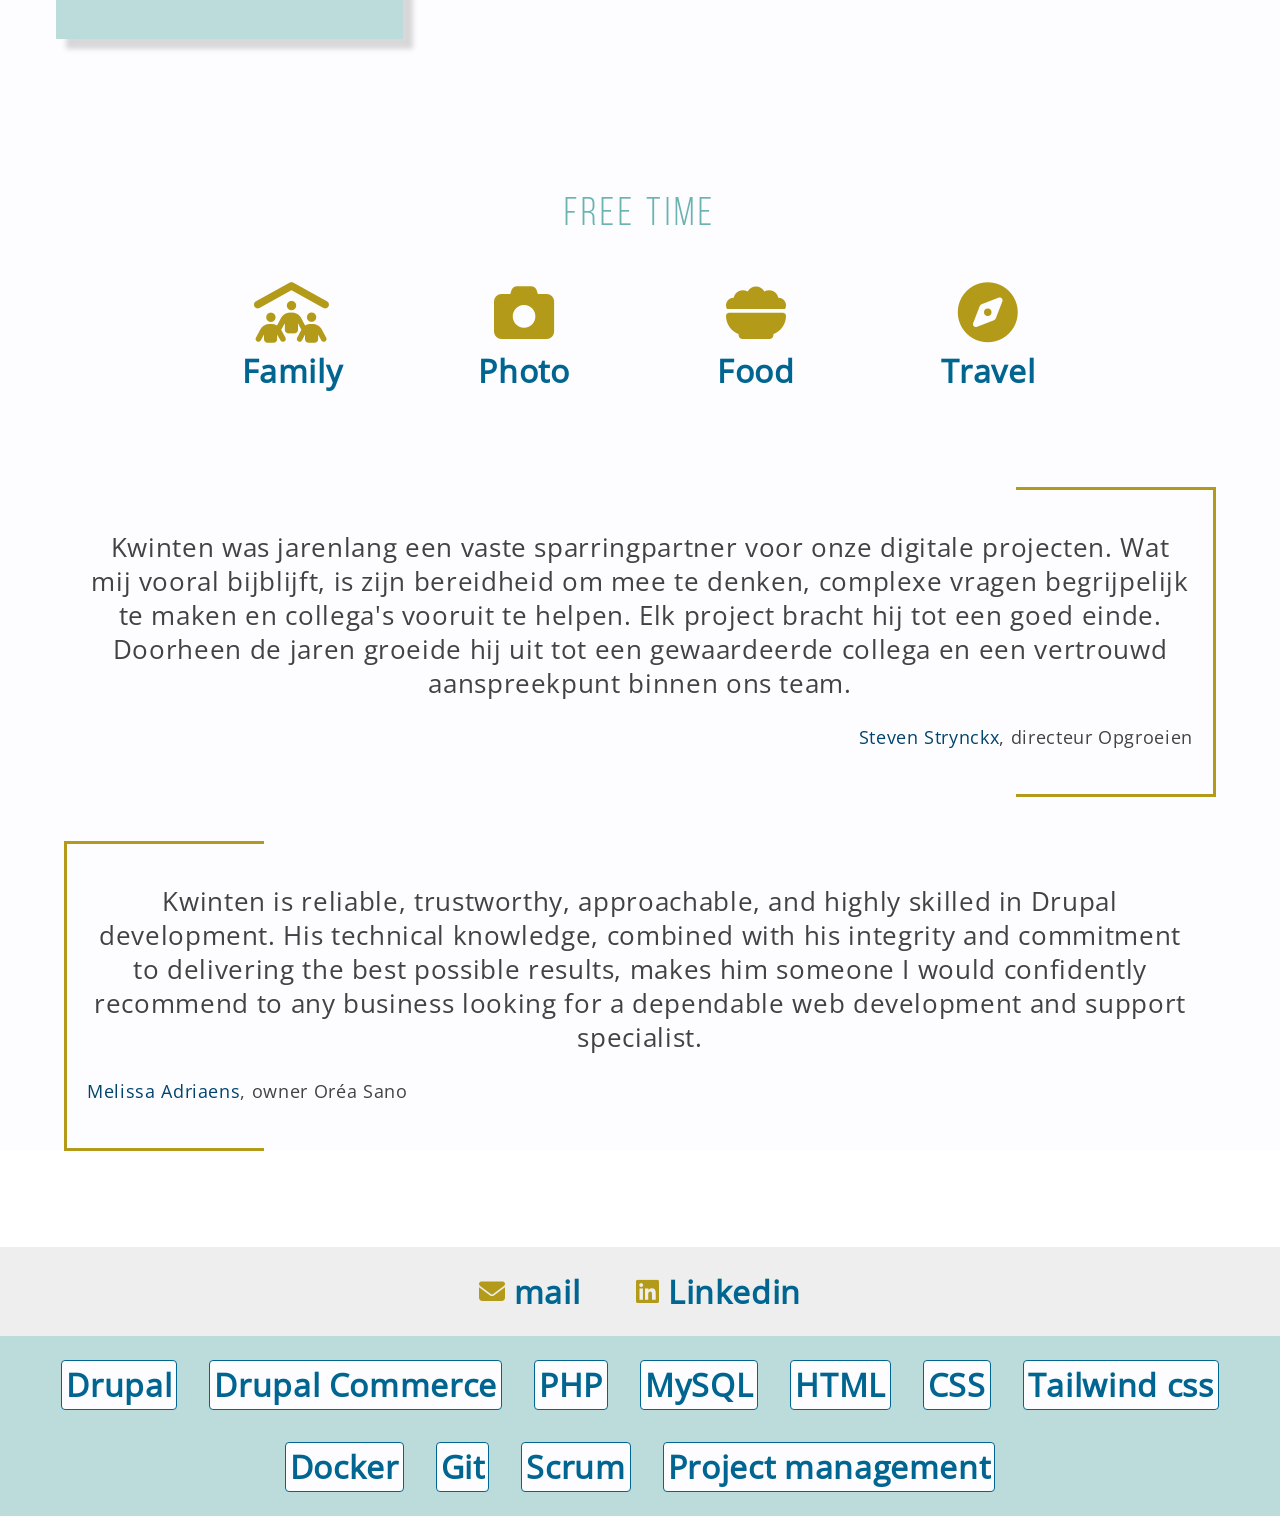
==== commit 1348b2b5: "adding more experiences" ====
--- a/index.html
+++ b/index.html
@@ -40,7 +40,7 @@
             <span> Hello I am </span>
             <h1>Kwinten Hardies</h1>
             <h2>Freelance web developer</h2>
-            <p>Full-stack Drupal developer / Scrum master / technical lead / technical analyst</p>
+            <p>Scrum master / technical lead / technical analyst / full-stack Drupal developer</p>
             <a href="mailto:kwinten@hardiesconsulting.be" target="_blank" class="btn">Contact me</a>
           </div>
           <div class="hero-content-right">
@@ -51,7 +51,9 @@
 
       <section class="about">
         <h2>About</h2>
-        <p>Passionate about web development and seeing websites transform from white pages with black text to beautiful pages. I have around ten years of experience in Drupal, html and css and eager to learn new technologies.</p>
+        <p>IT professional with over 10 years of experience in web development and delivering digital solutions. Combines a strong technical background with experience in Scrum master responsibilities, project management, technical architecture, and end-to-end project coordination.</p>
+        <p>Experienced in analysing technical challenges, developing solutions, and translating requirements into feasible applications. Accustomed to collaborating with diverse stakeholders and making complex technical concepts easy to understand.</p>
+        <p>Strong analytical and problem-solving skills, with particular expertise in Drupal, REST APIs, and digital platforms. Works in a structured manner, communicates clearly, and takes ownership of project quality and progress.</p>
       </section>
 
       <section class="experiences">
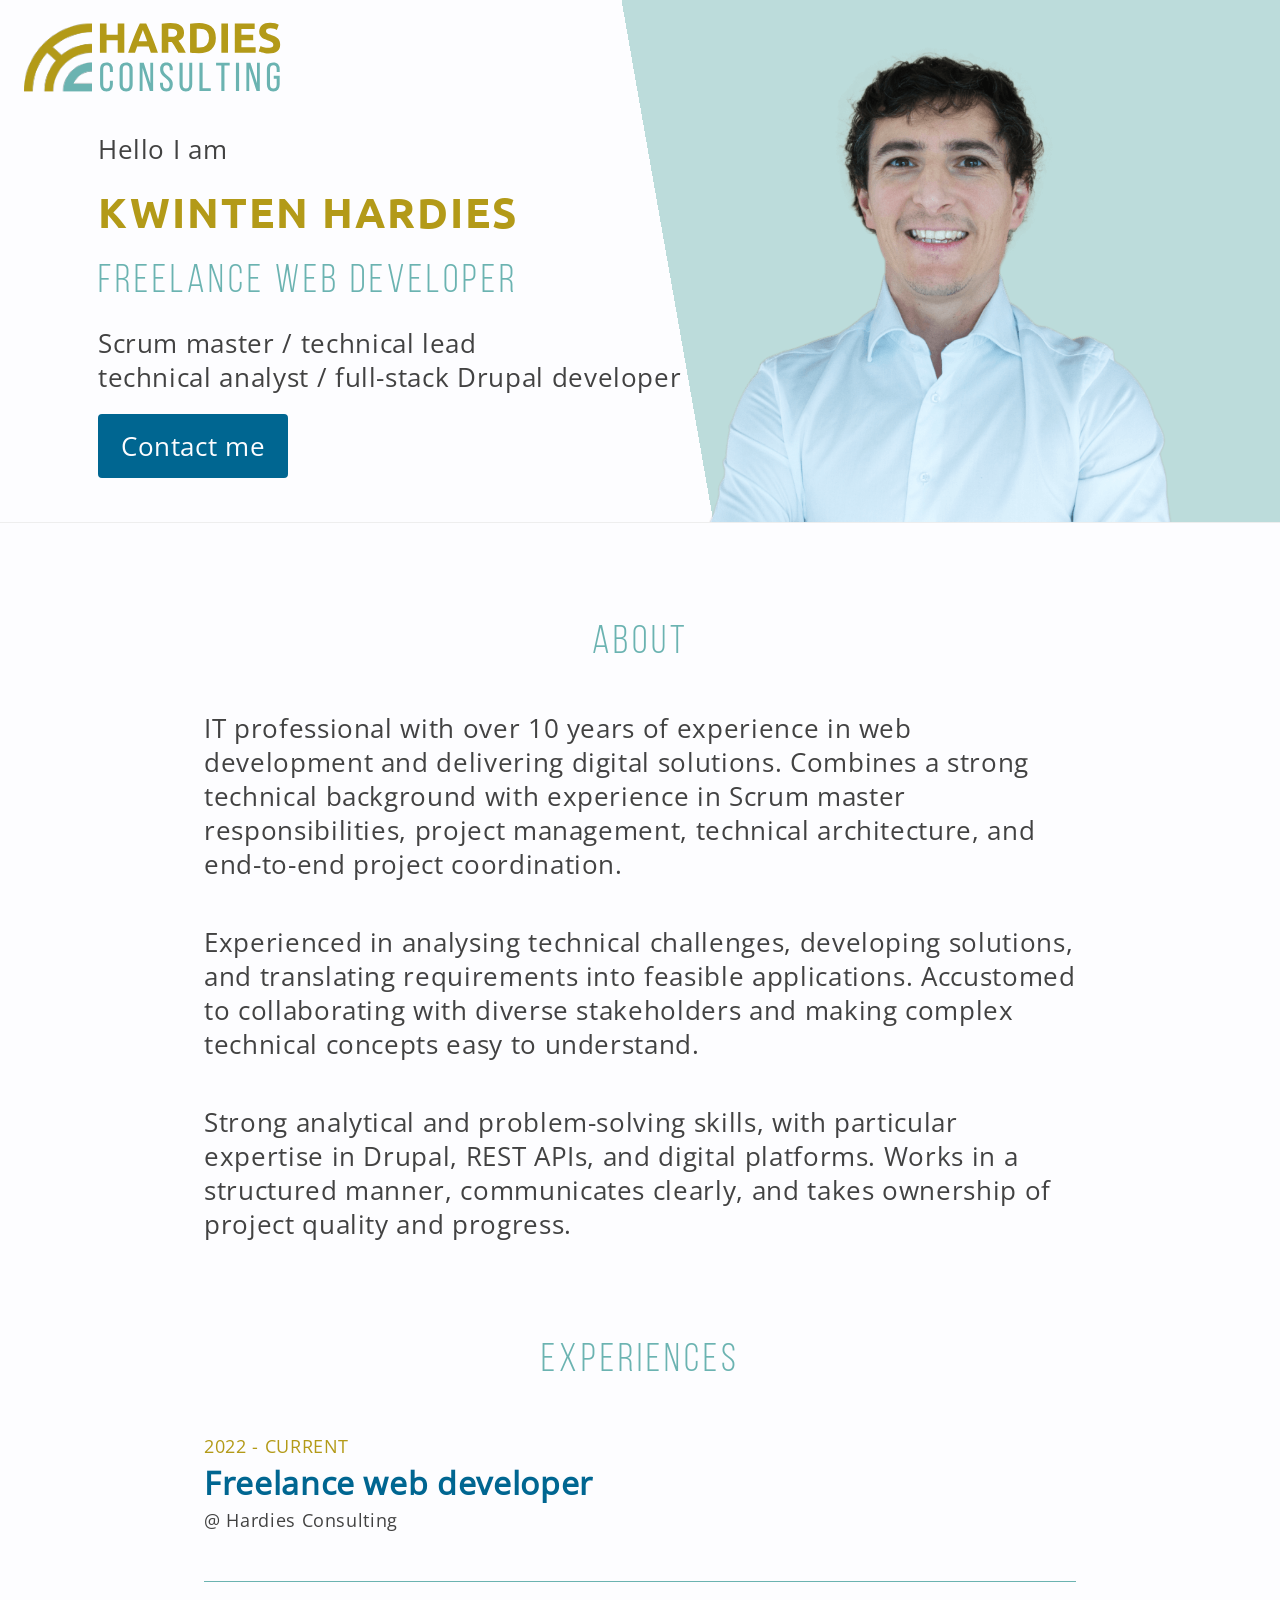
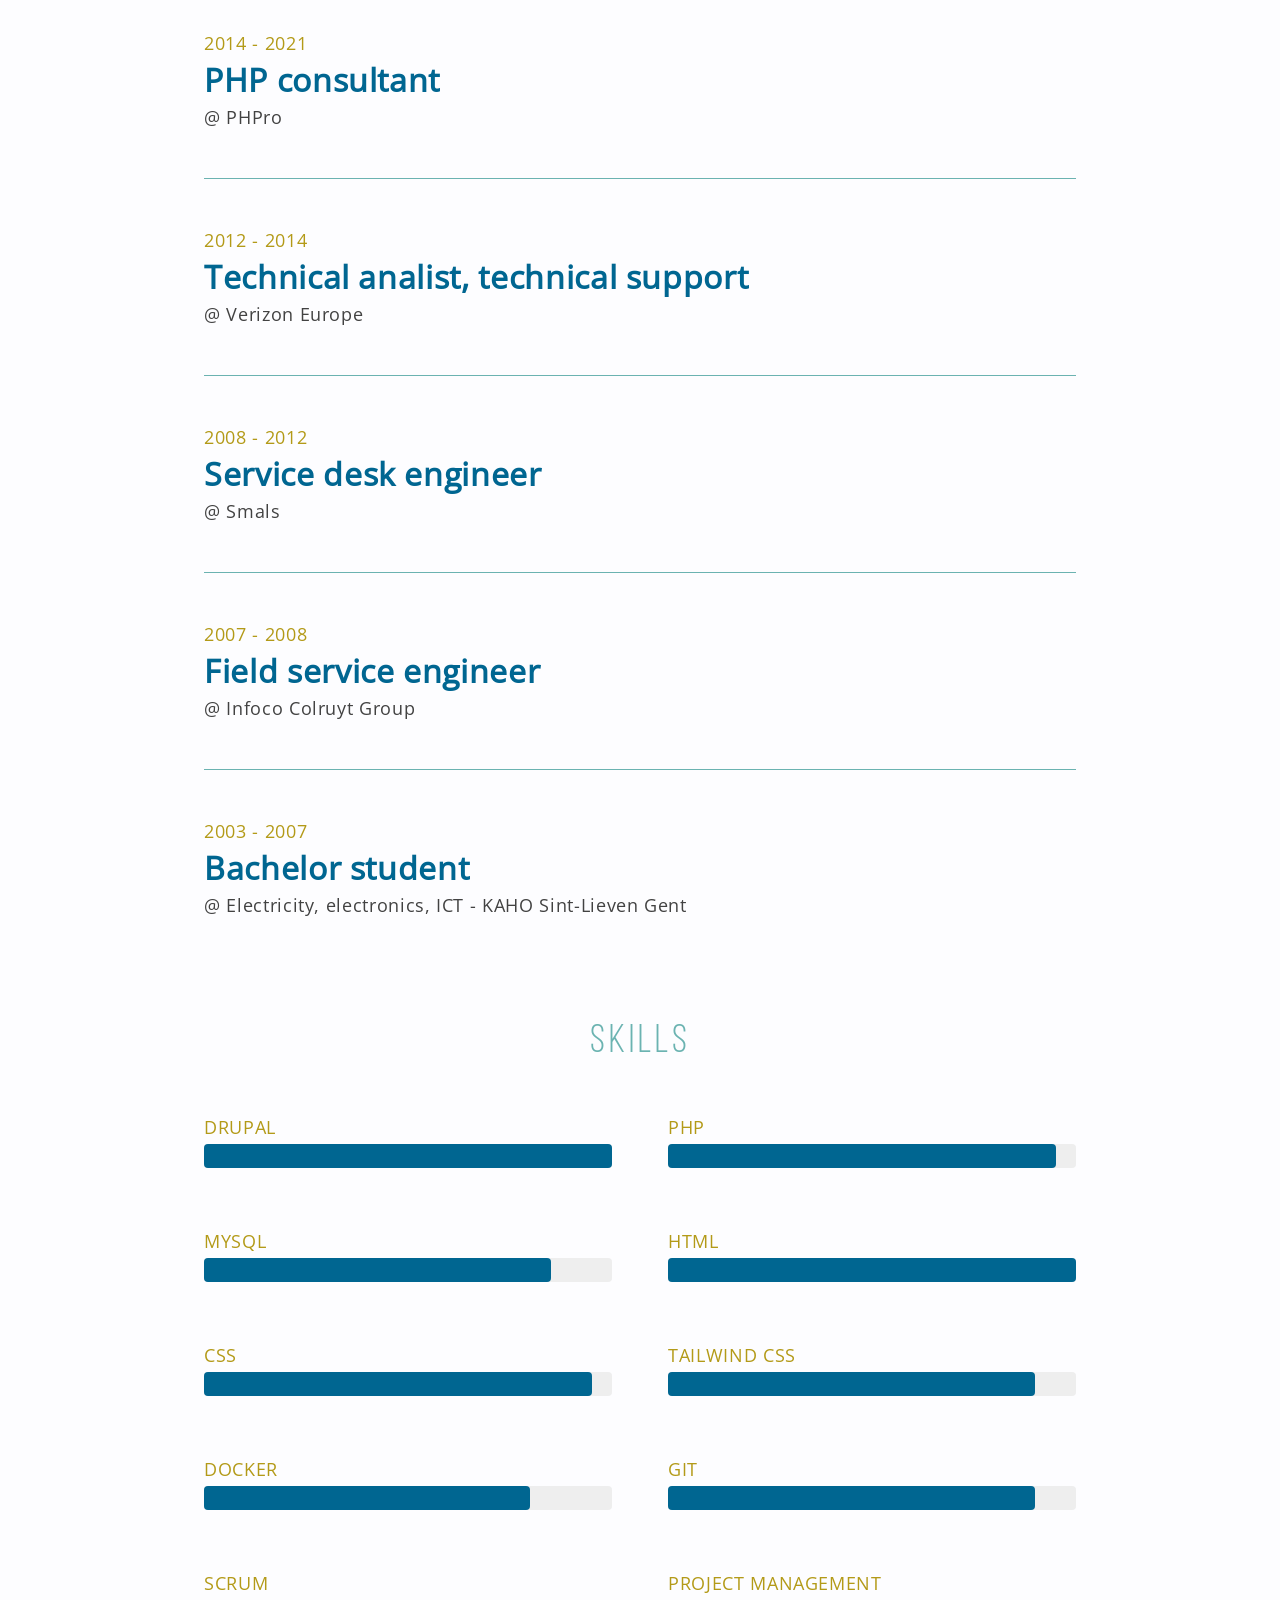
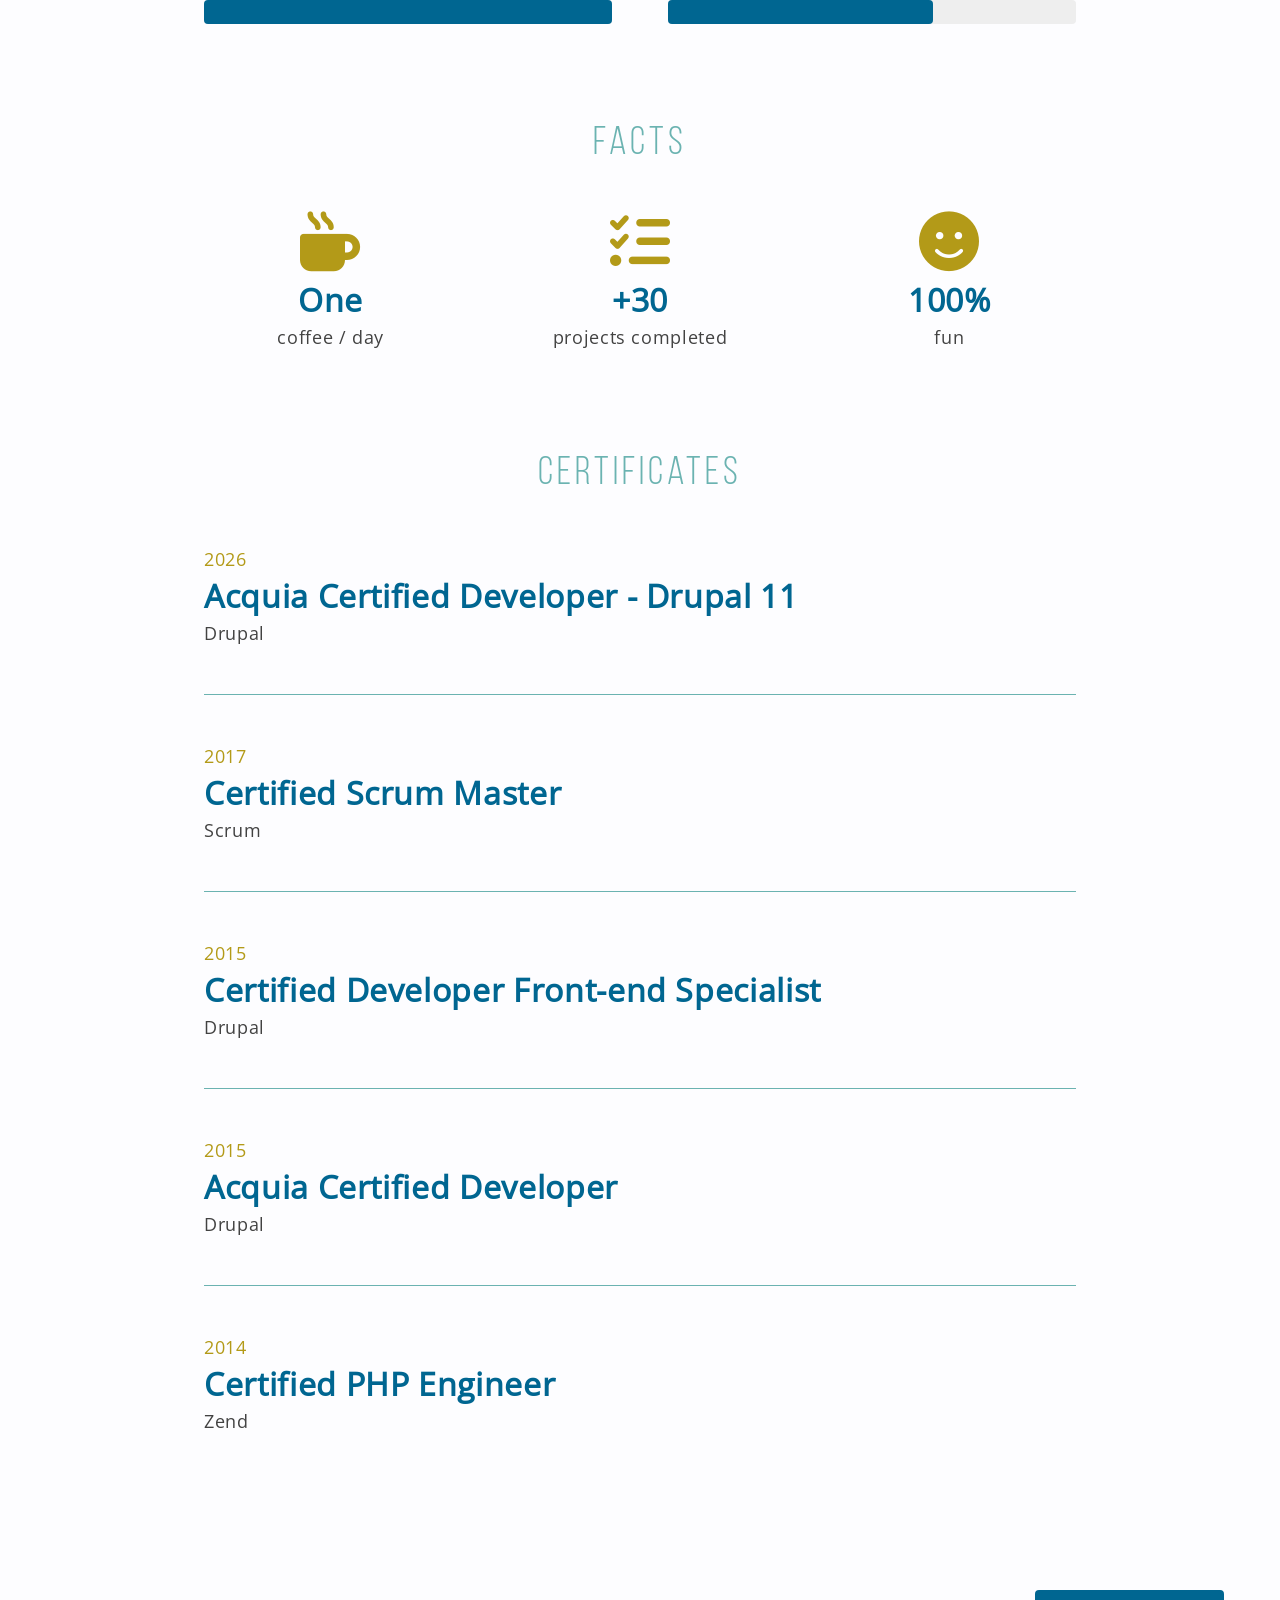
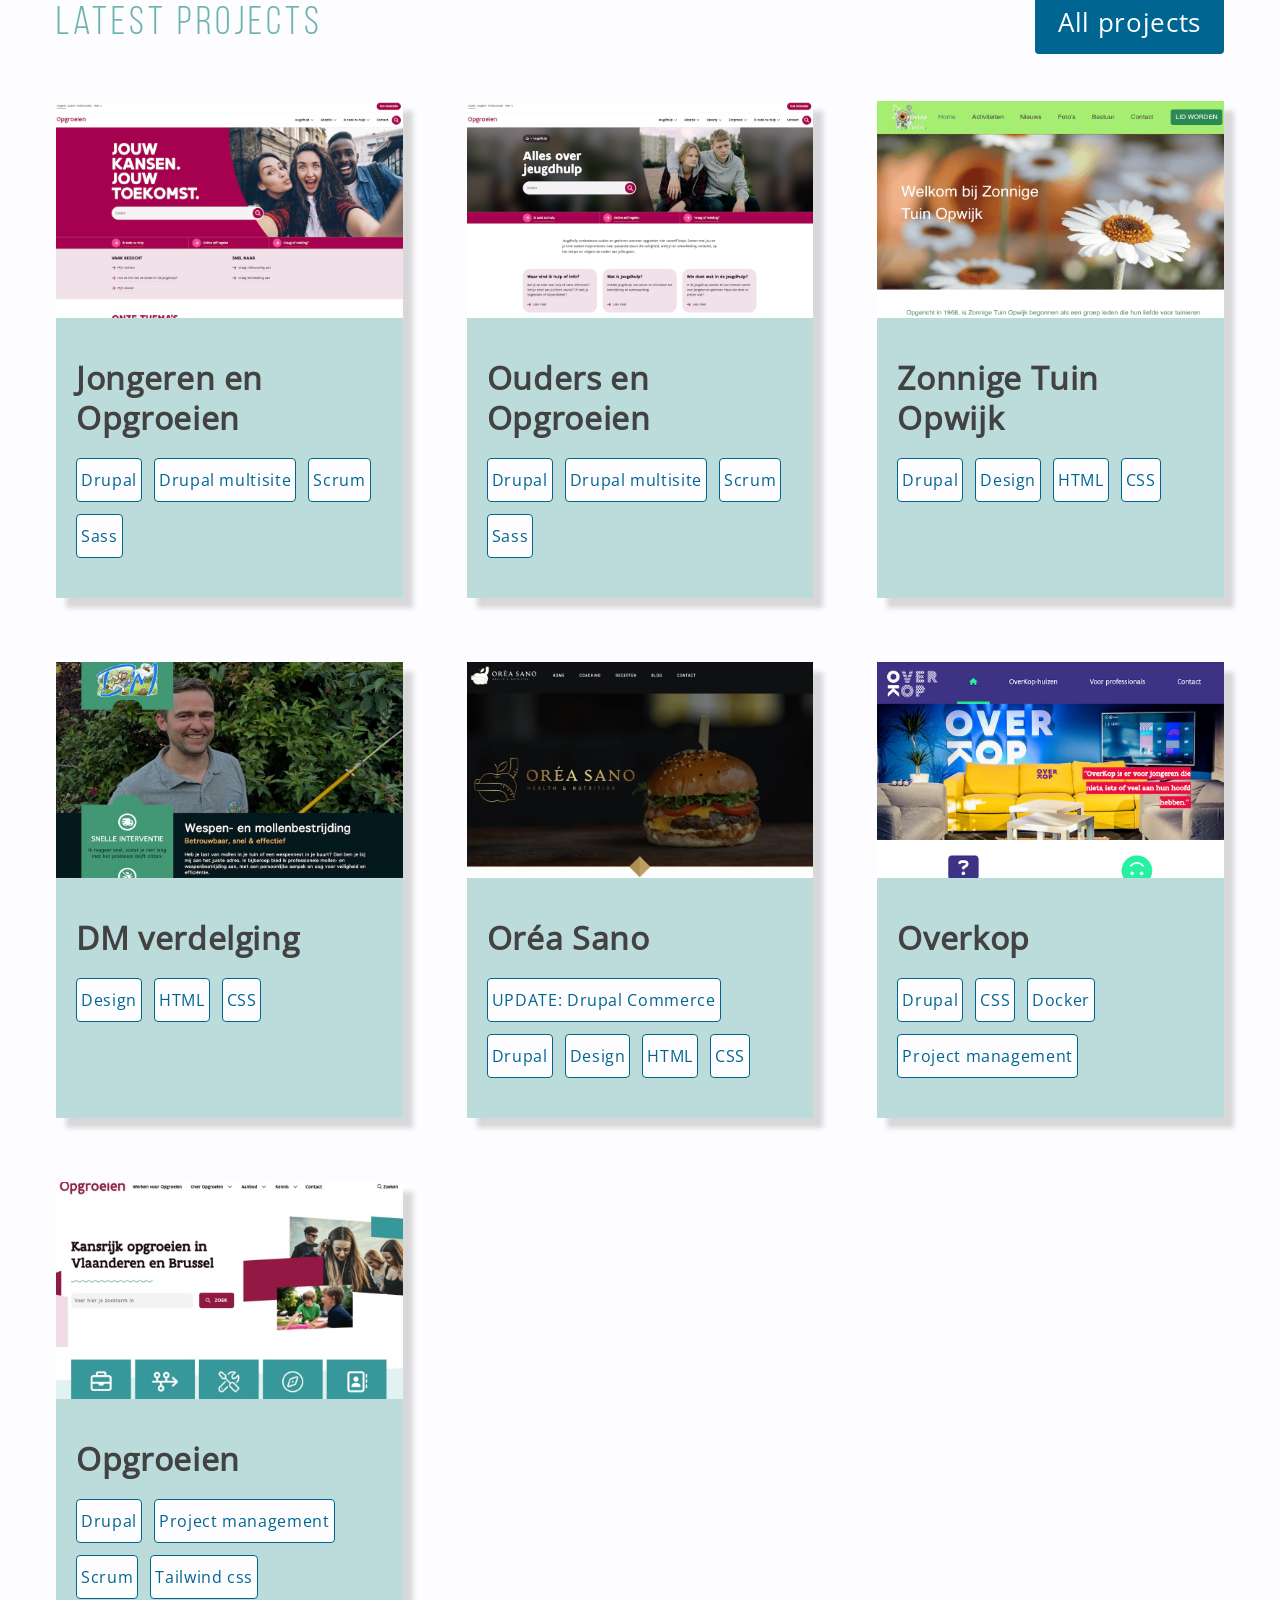
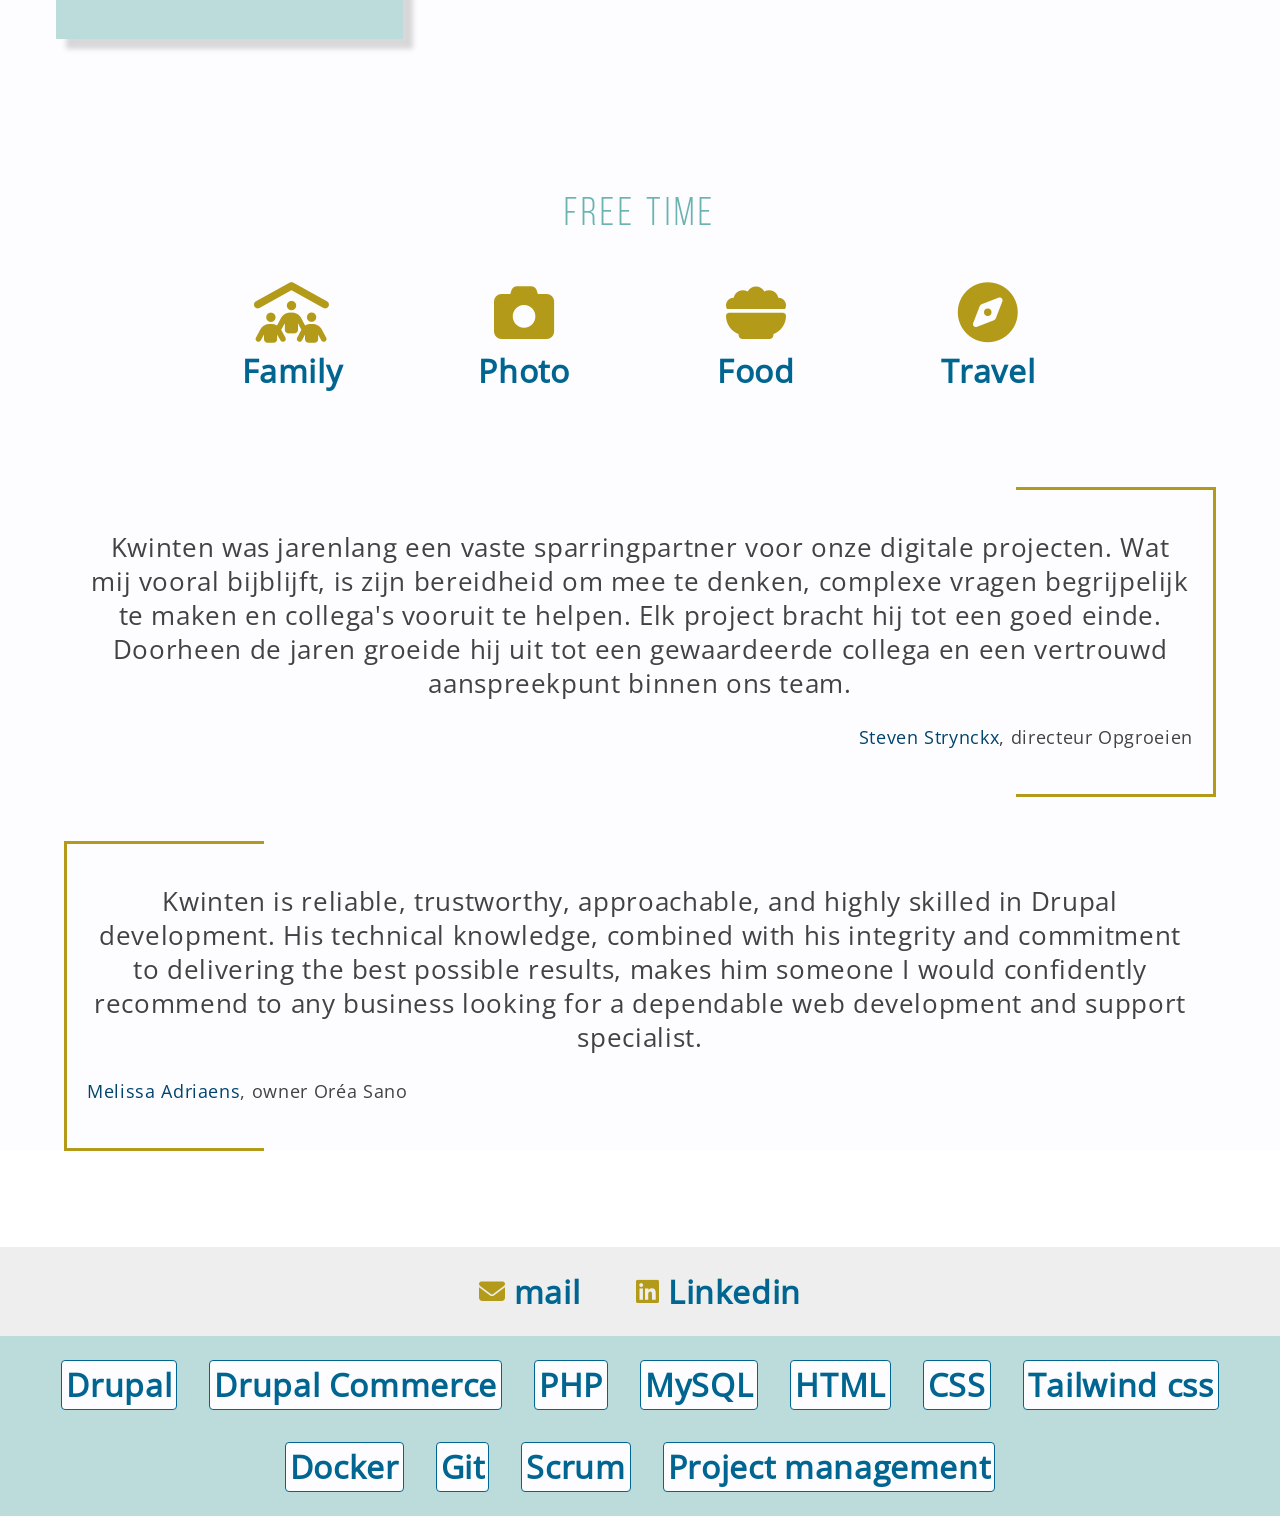
==== commit 25686c54: "adding break in expertises" ====
--- a/index.html
+++ b/index.html
@@ -40,7 +40,7 @@
             <span> Hello I am </span>
             <h1>Kwinten Hardies</h1>
             <h2>Freelance web developer</h2>
-            <p>Scrum master / technical lead / technical analyst / full-stack Drupal developer</p>
+            <p>Scrum master / technical lead <br> technical analyst / full-stack Drupal developer</p>
             <a href="mailto:kwinten@hardiesconsulting.be" target="_blank" class="btn">Contact me</a>
           </div>
           <div class="hero-content-right">
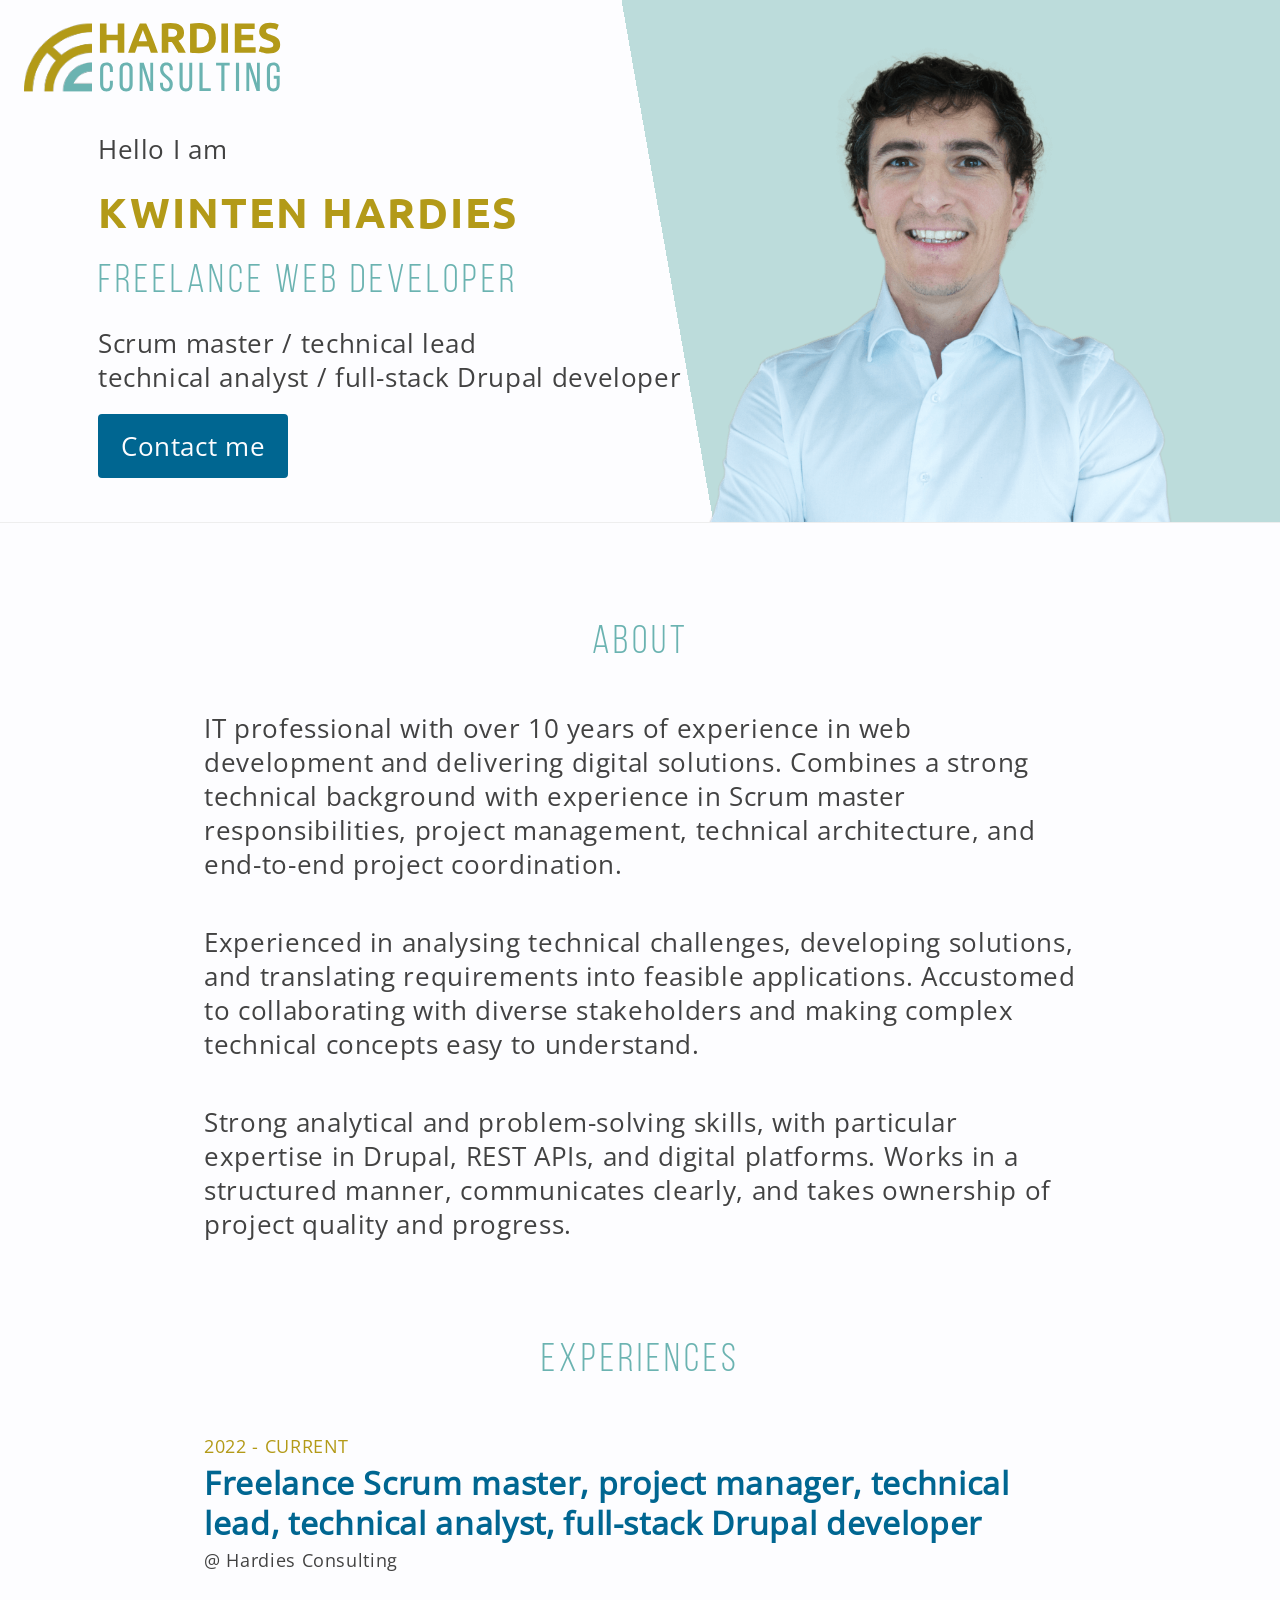
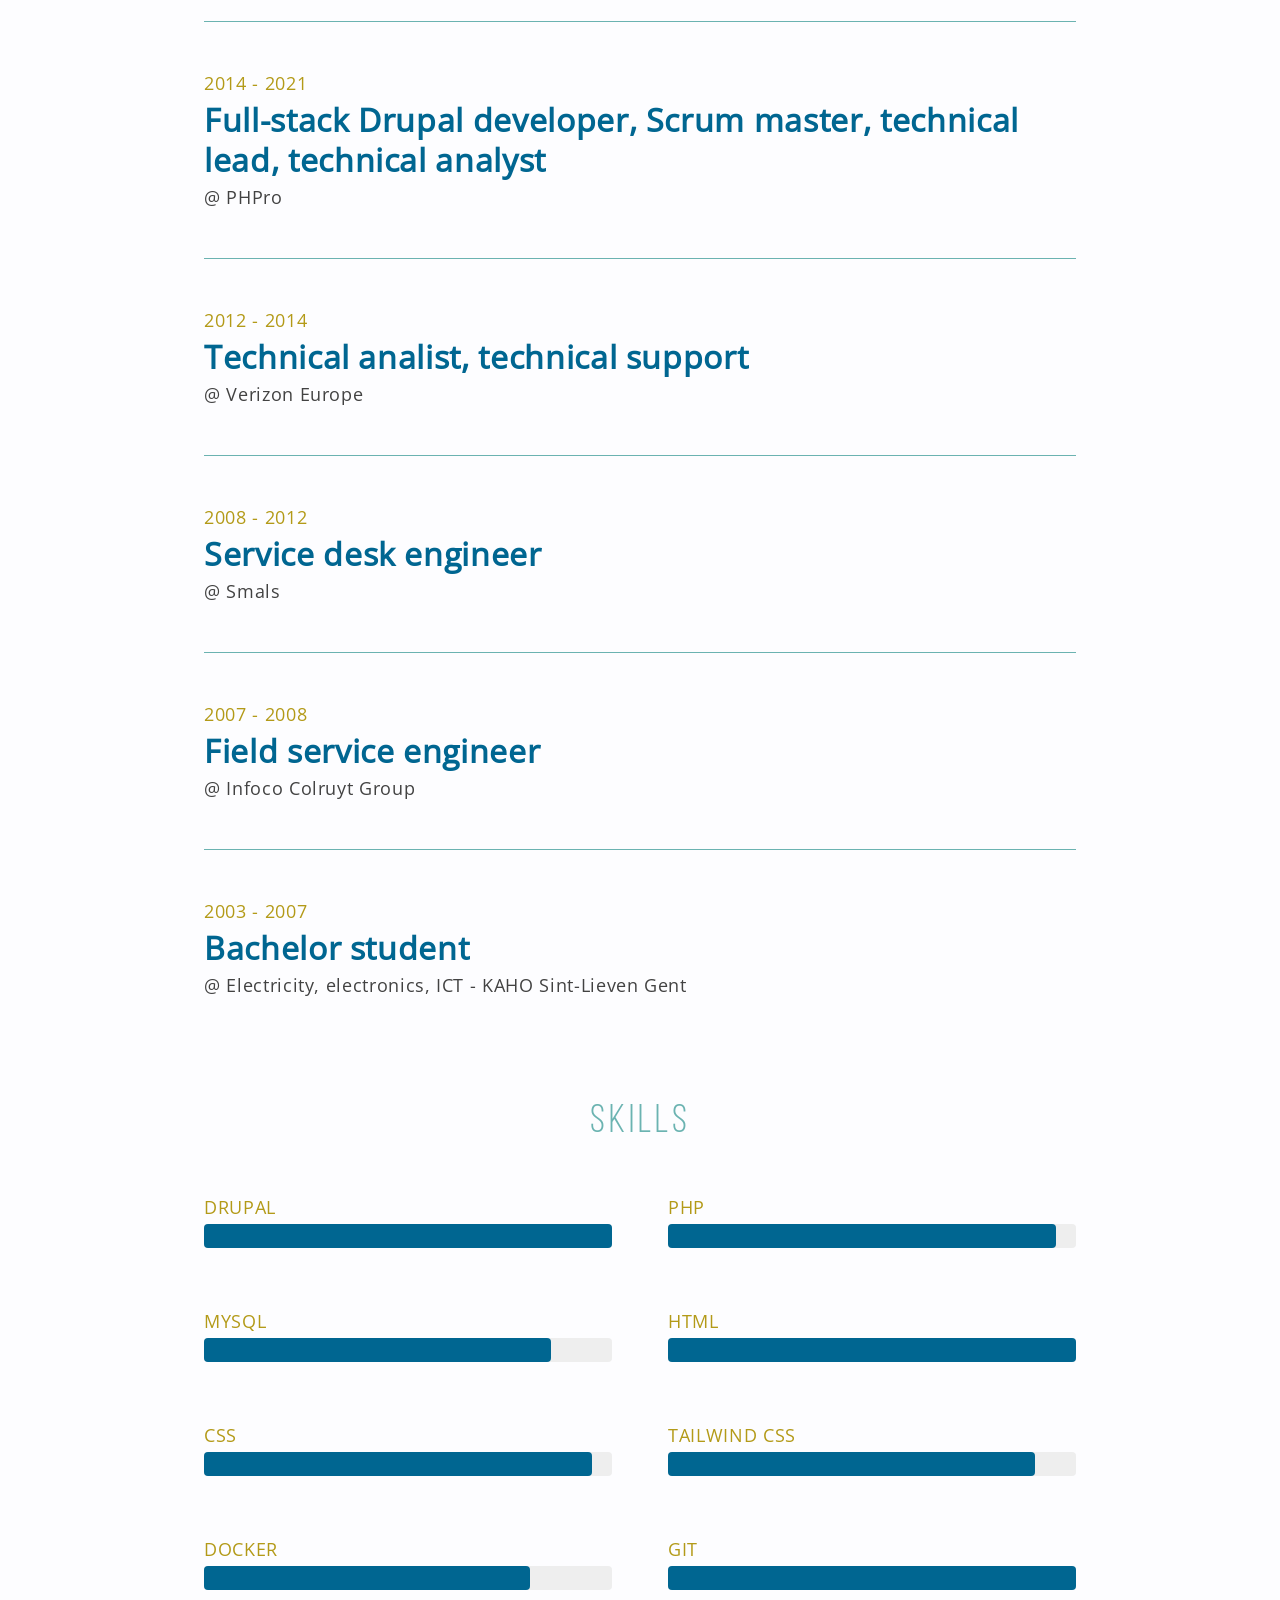
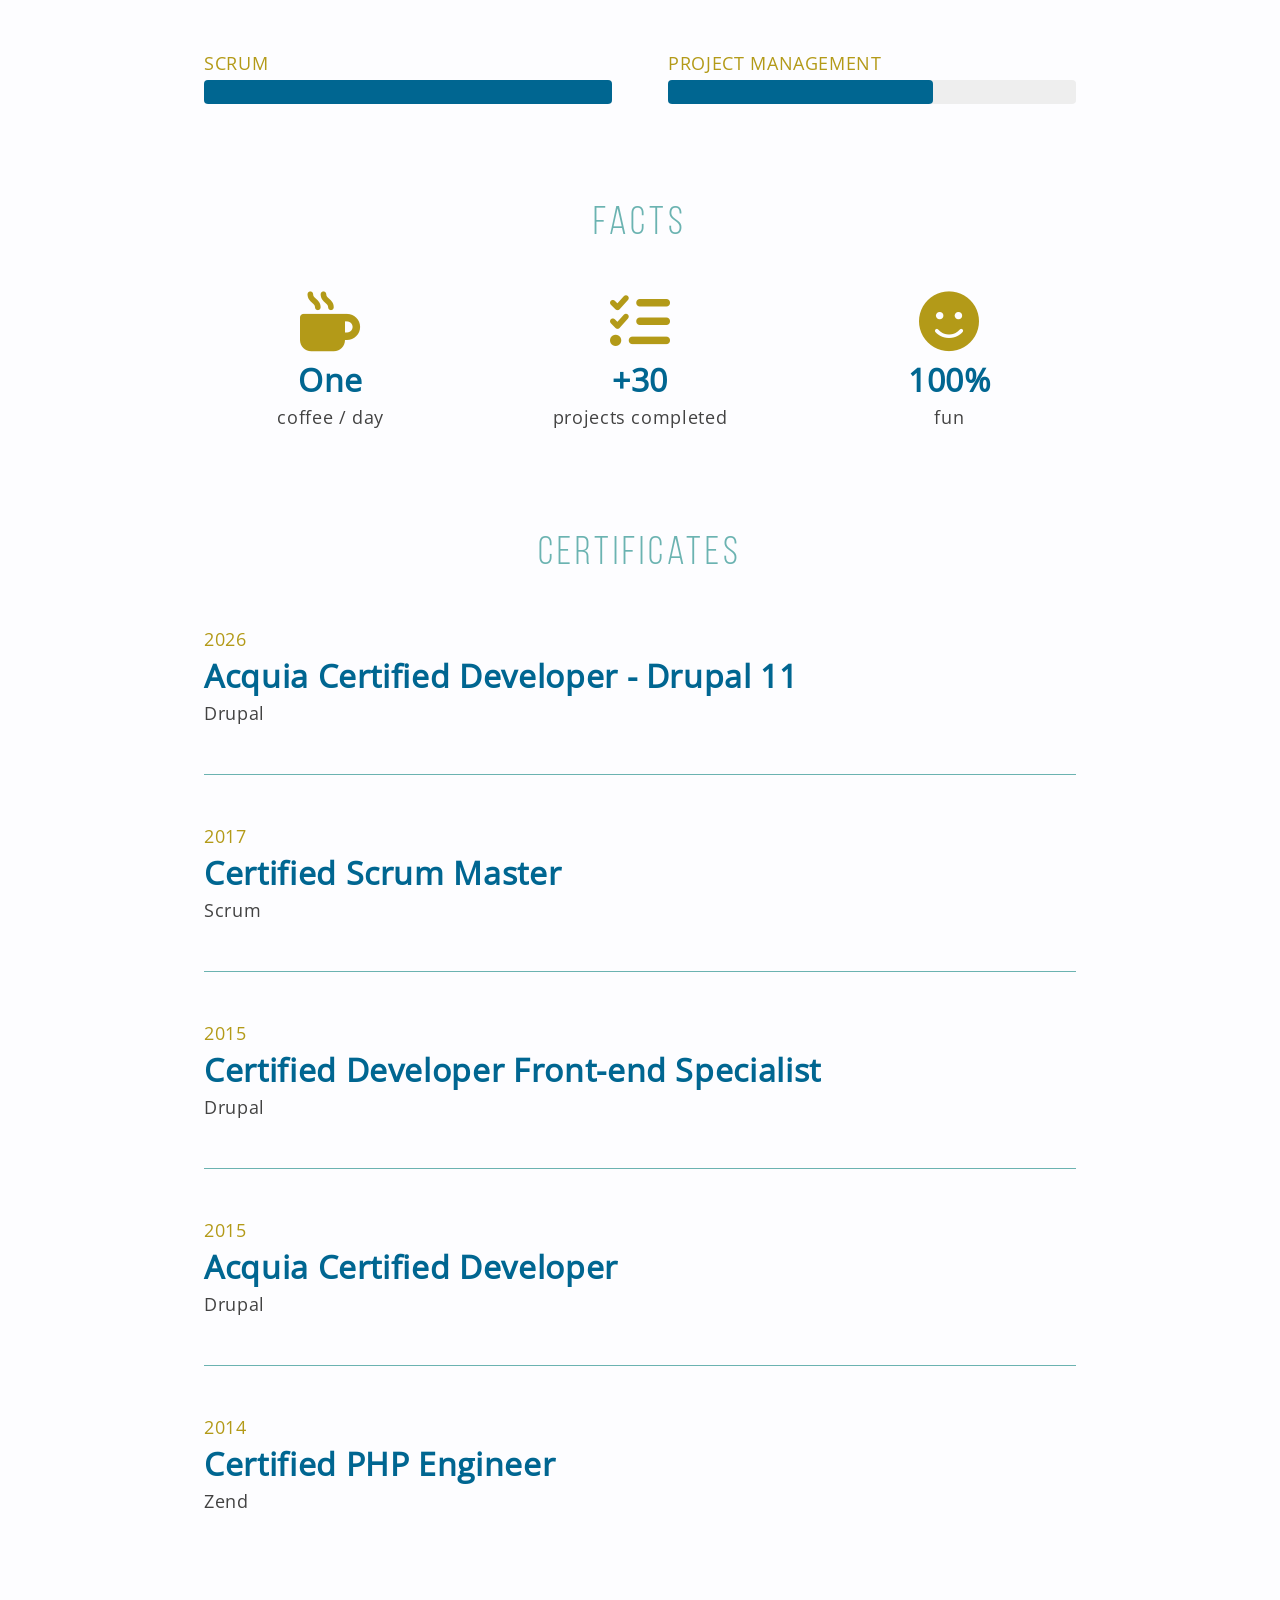
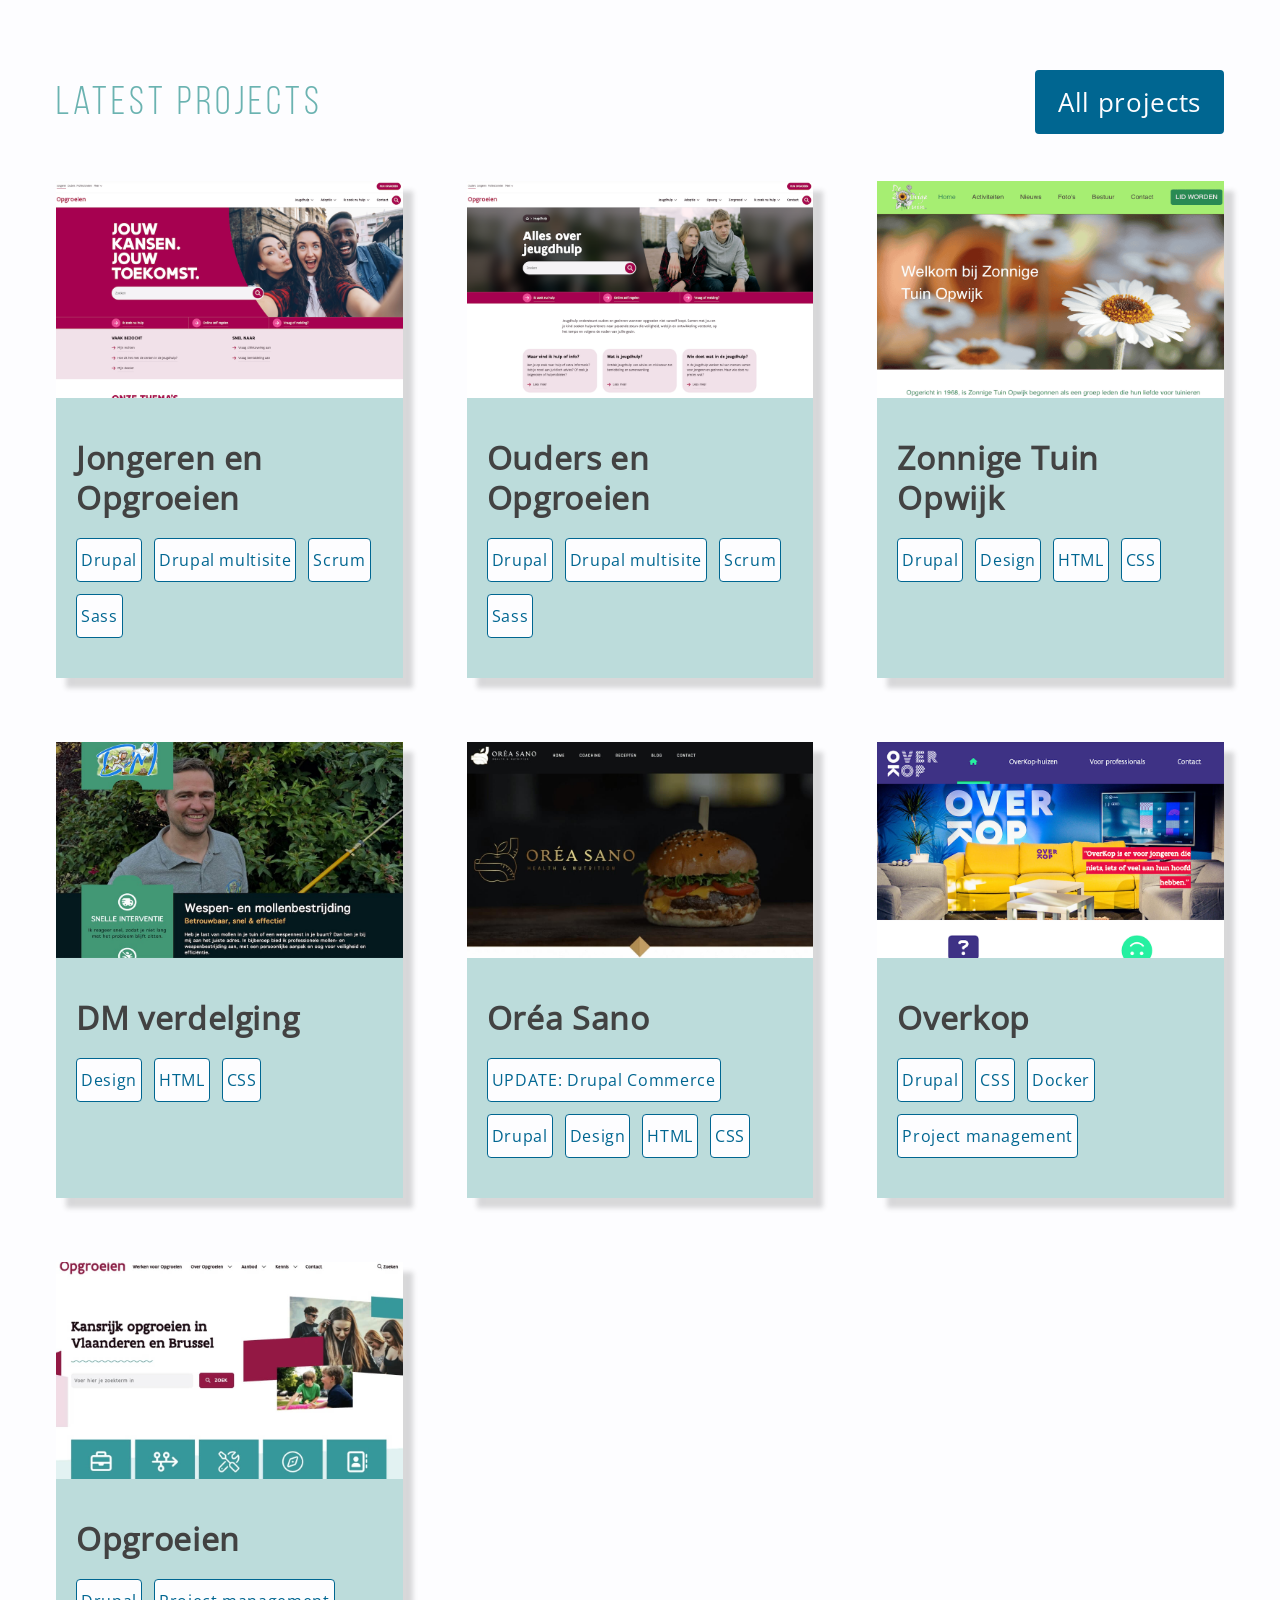
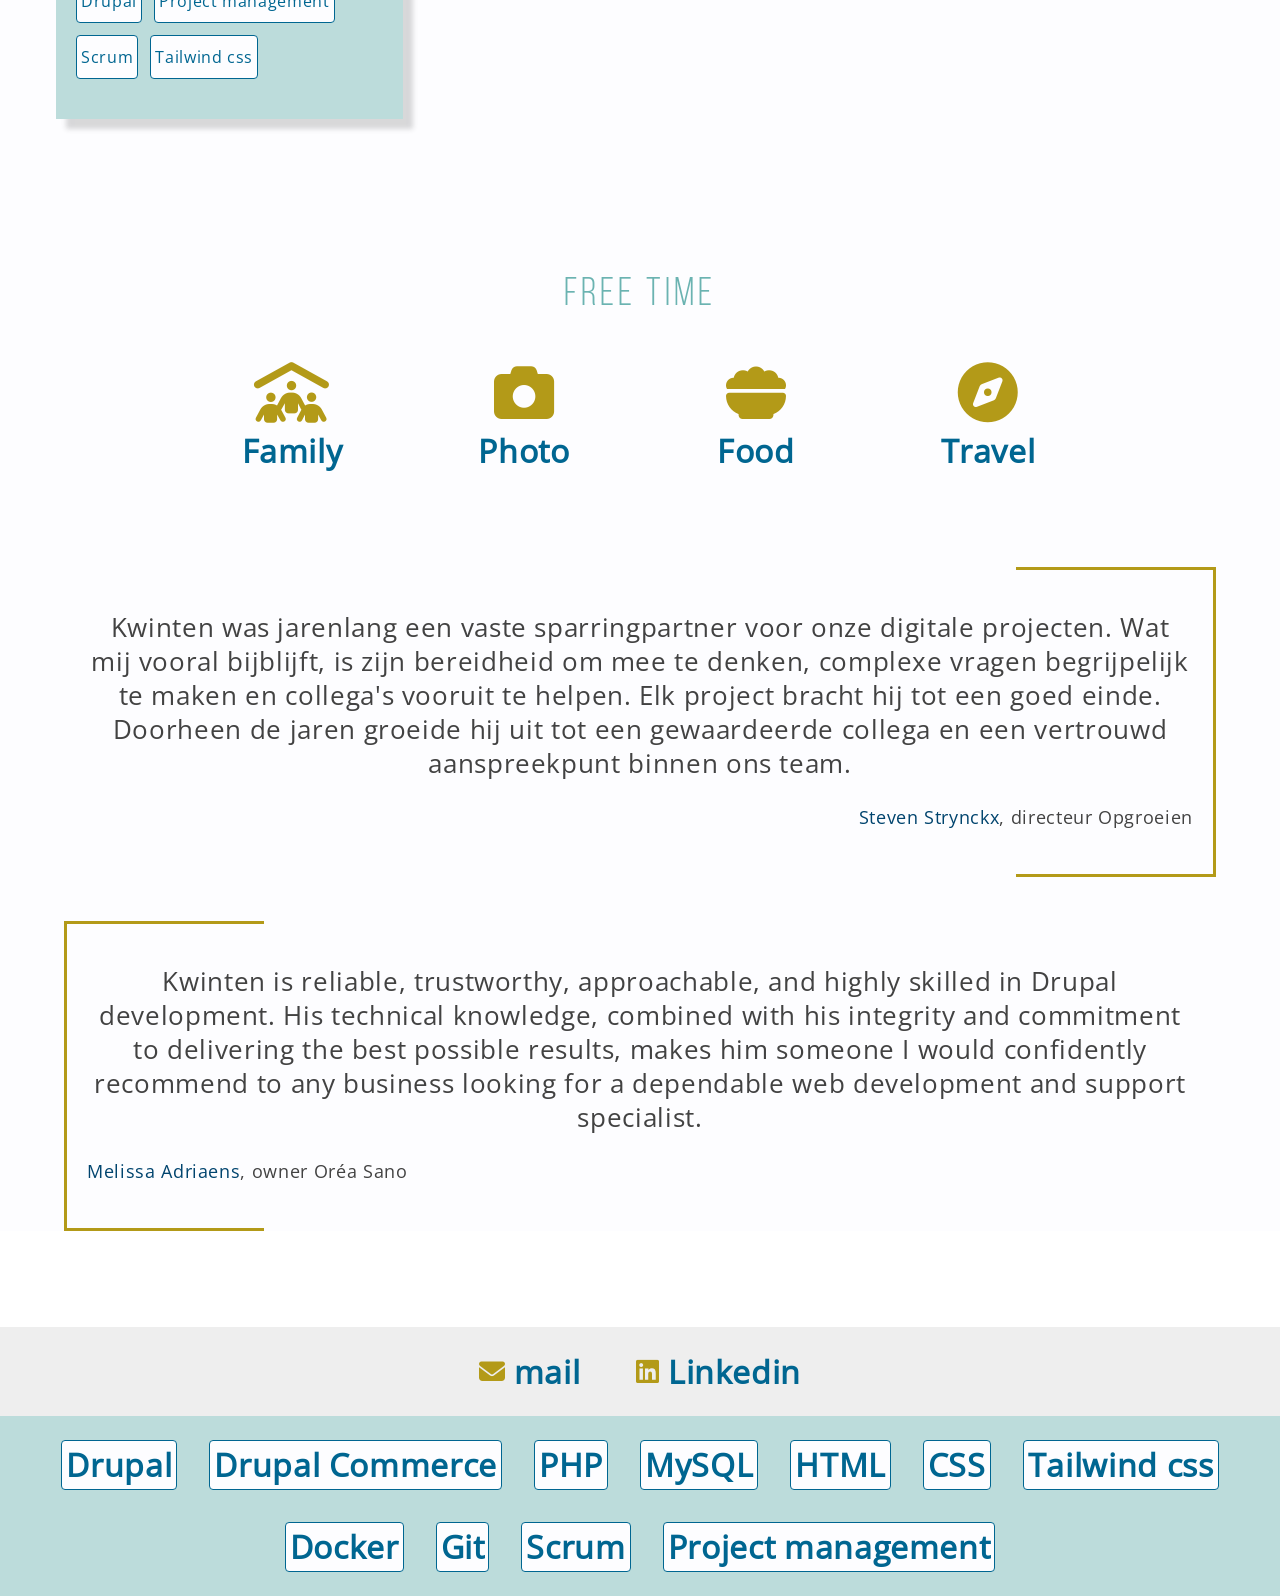
==== commit 17658071: "scrum in projects" ====
--- a/index.html
+++ b/index.html
@@ -61,12 +61,12 @@
         <ul>
           <li>
             <div class="when">2022 - current</div>
-            <h3>Freelance web developer</h3>
+            <h3>Freelance Scrum master, project manager, technical lead, technical analyst, full-stack Drupal developer</h3>
             <div class="where">@ Hardies Consulting</div>
           </li>
           <li>
             <div class="when">2014 - 2021</div>
-            <h3>PHP consultant</h3>
+            <h3>Full-stack Drupal developer, Scrum master, technical lead, technical analyst</h3>
             <div class="where">@ PHPro</div>
           </li>
           <li>
@@ -140,7 +140,7 @@
           <li>
             <div class="when">Git</div>
             <div class="meter">
-              <div class="meter-value" style="width: 90%"></div>
+              <div class="meter-value" style="width: 100%"></div>
             </div>
           </li>
           <li>
